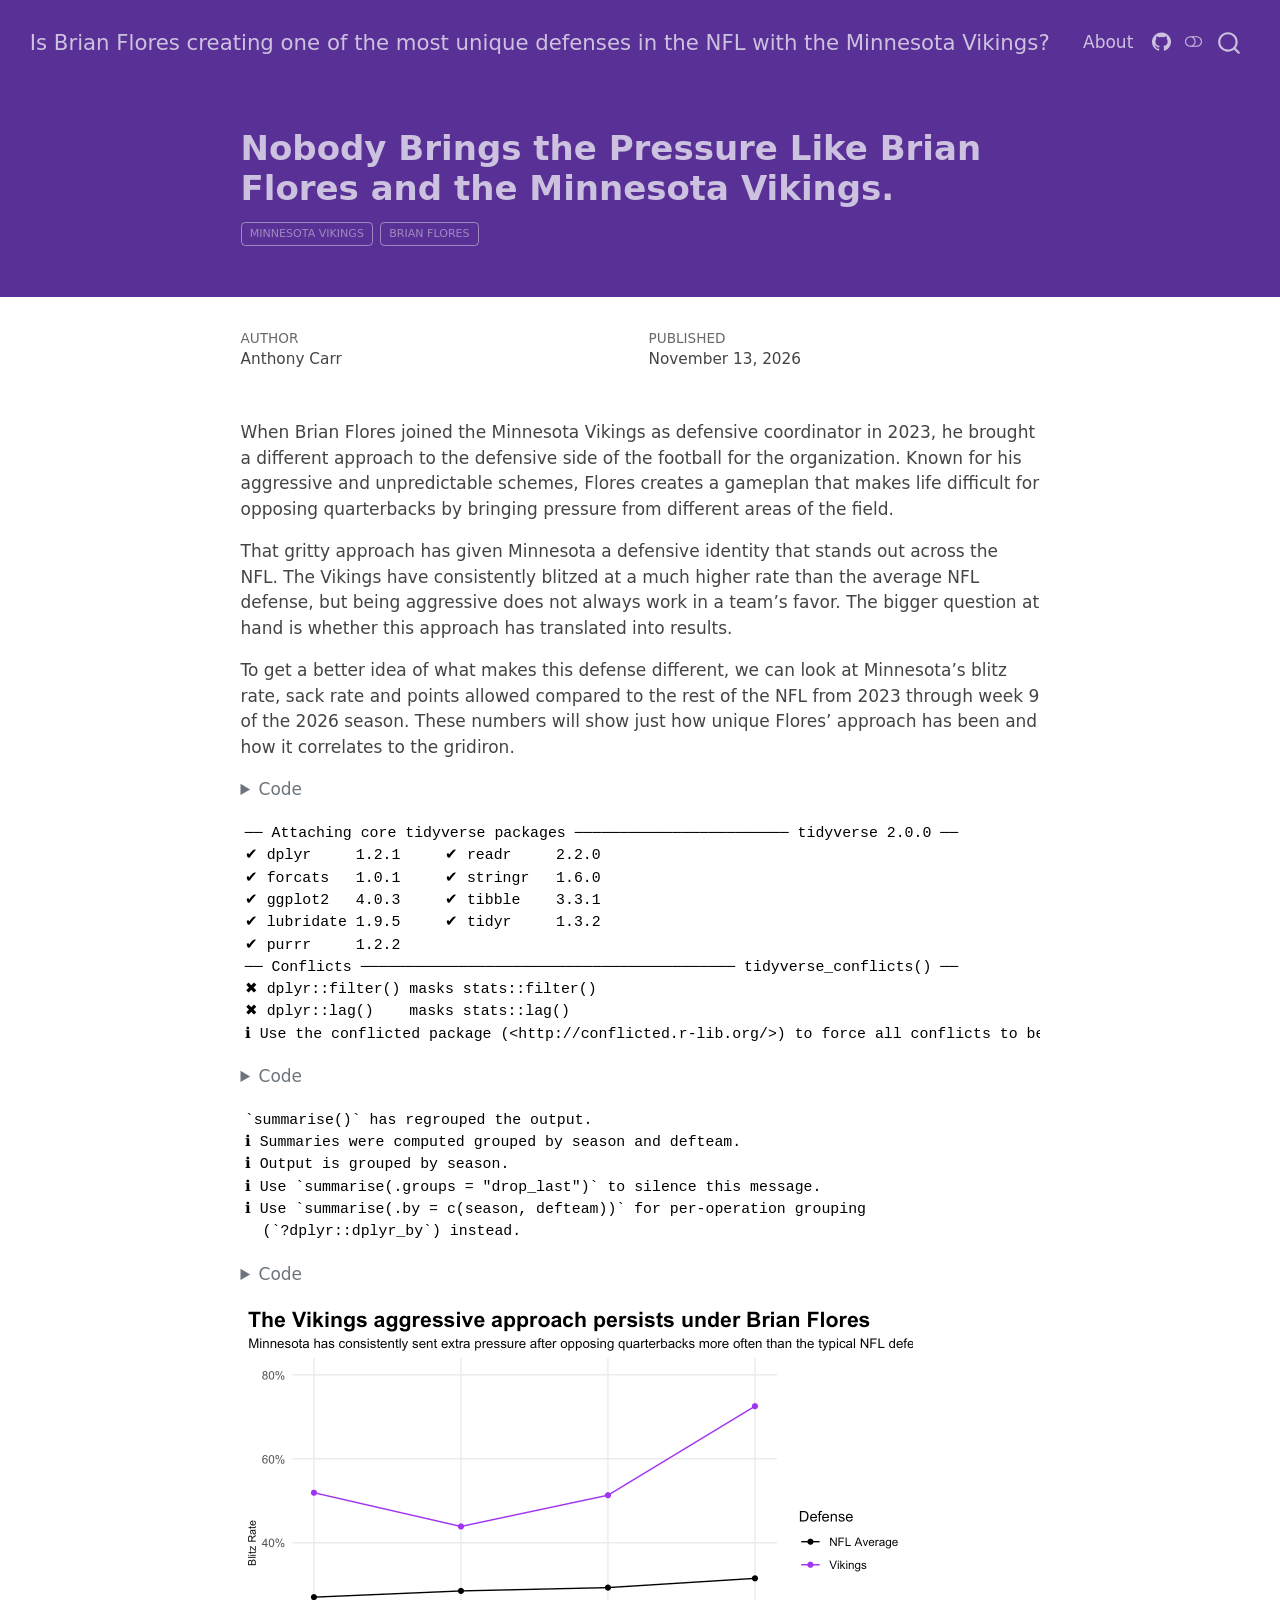
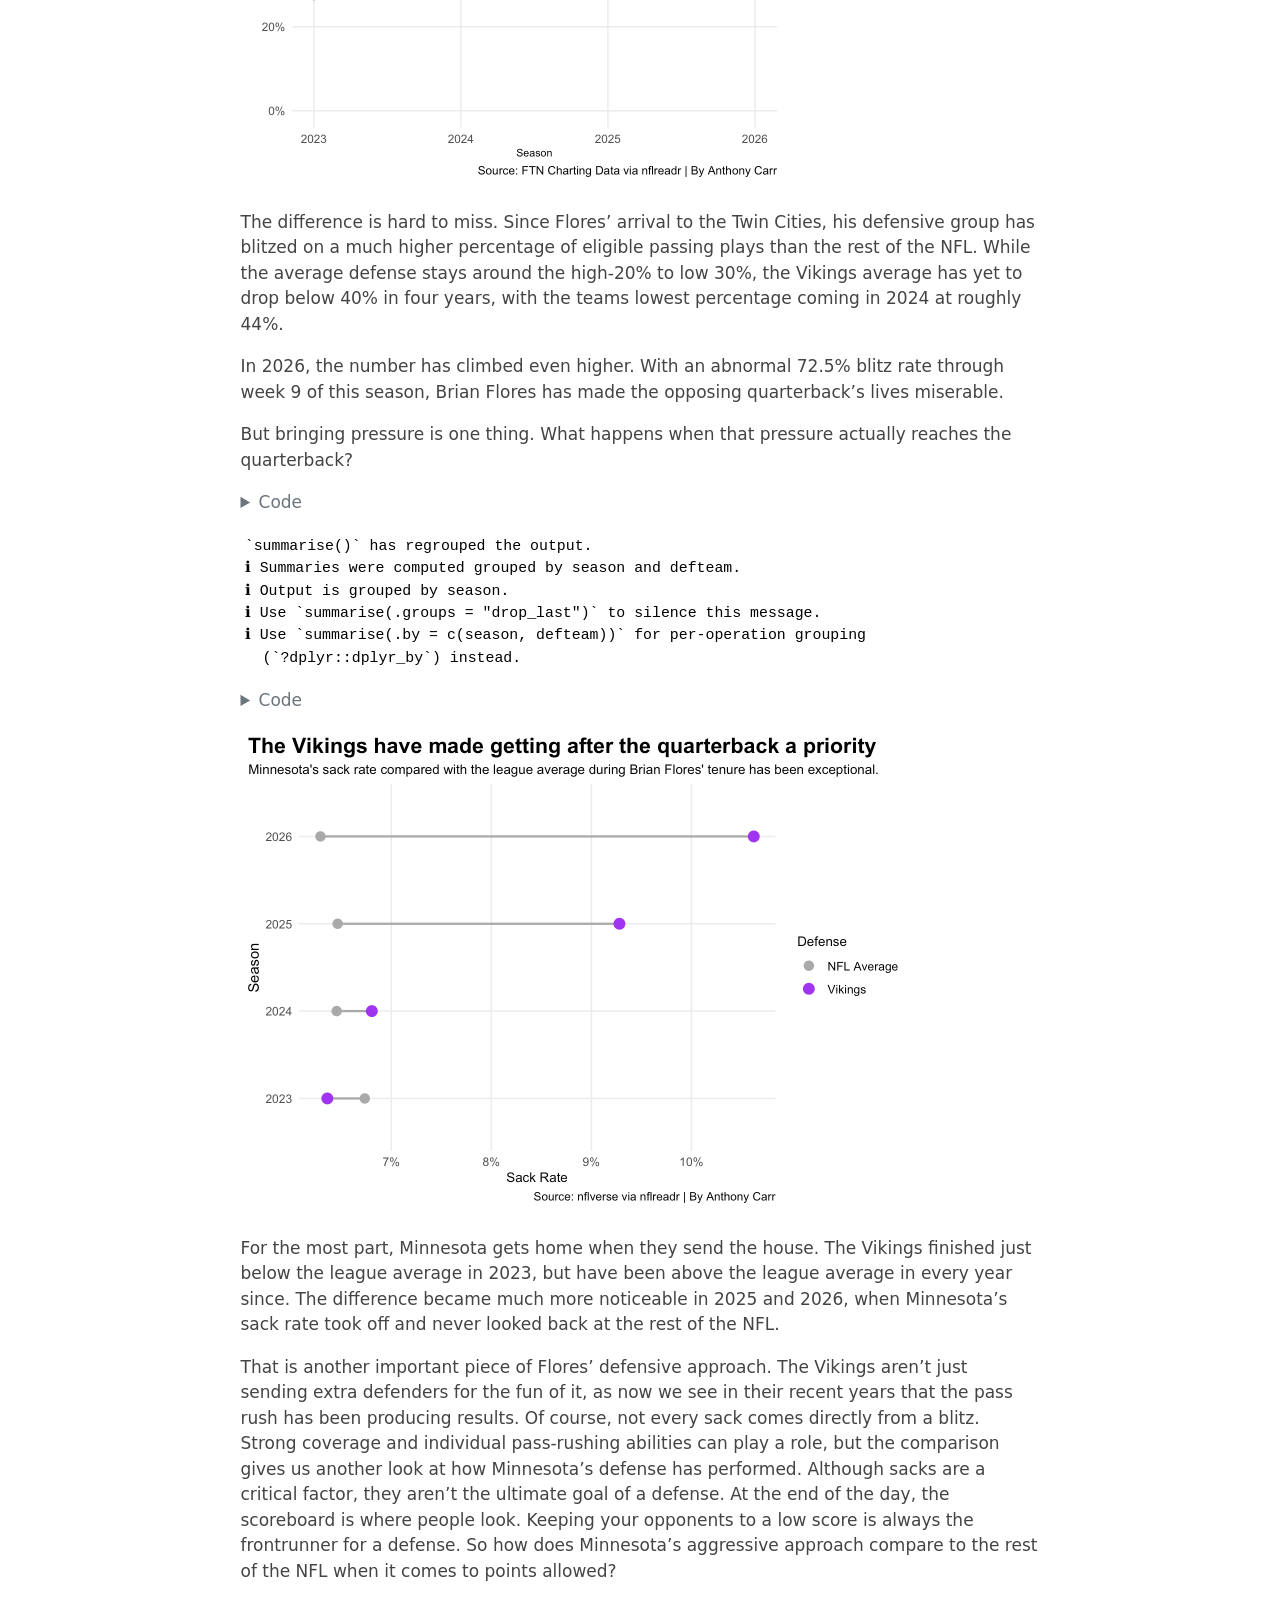
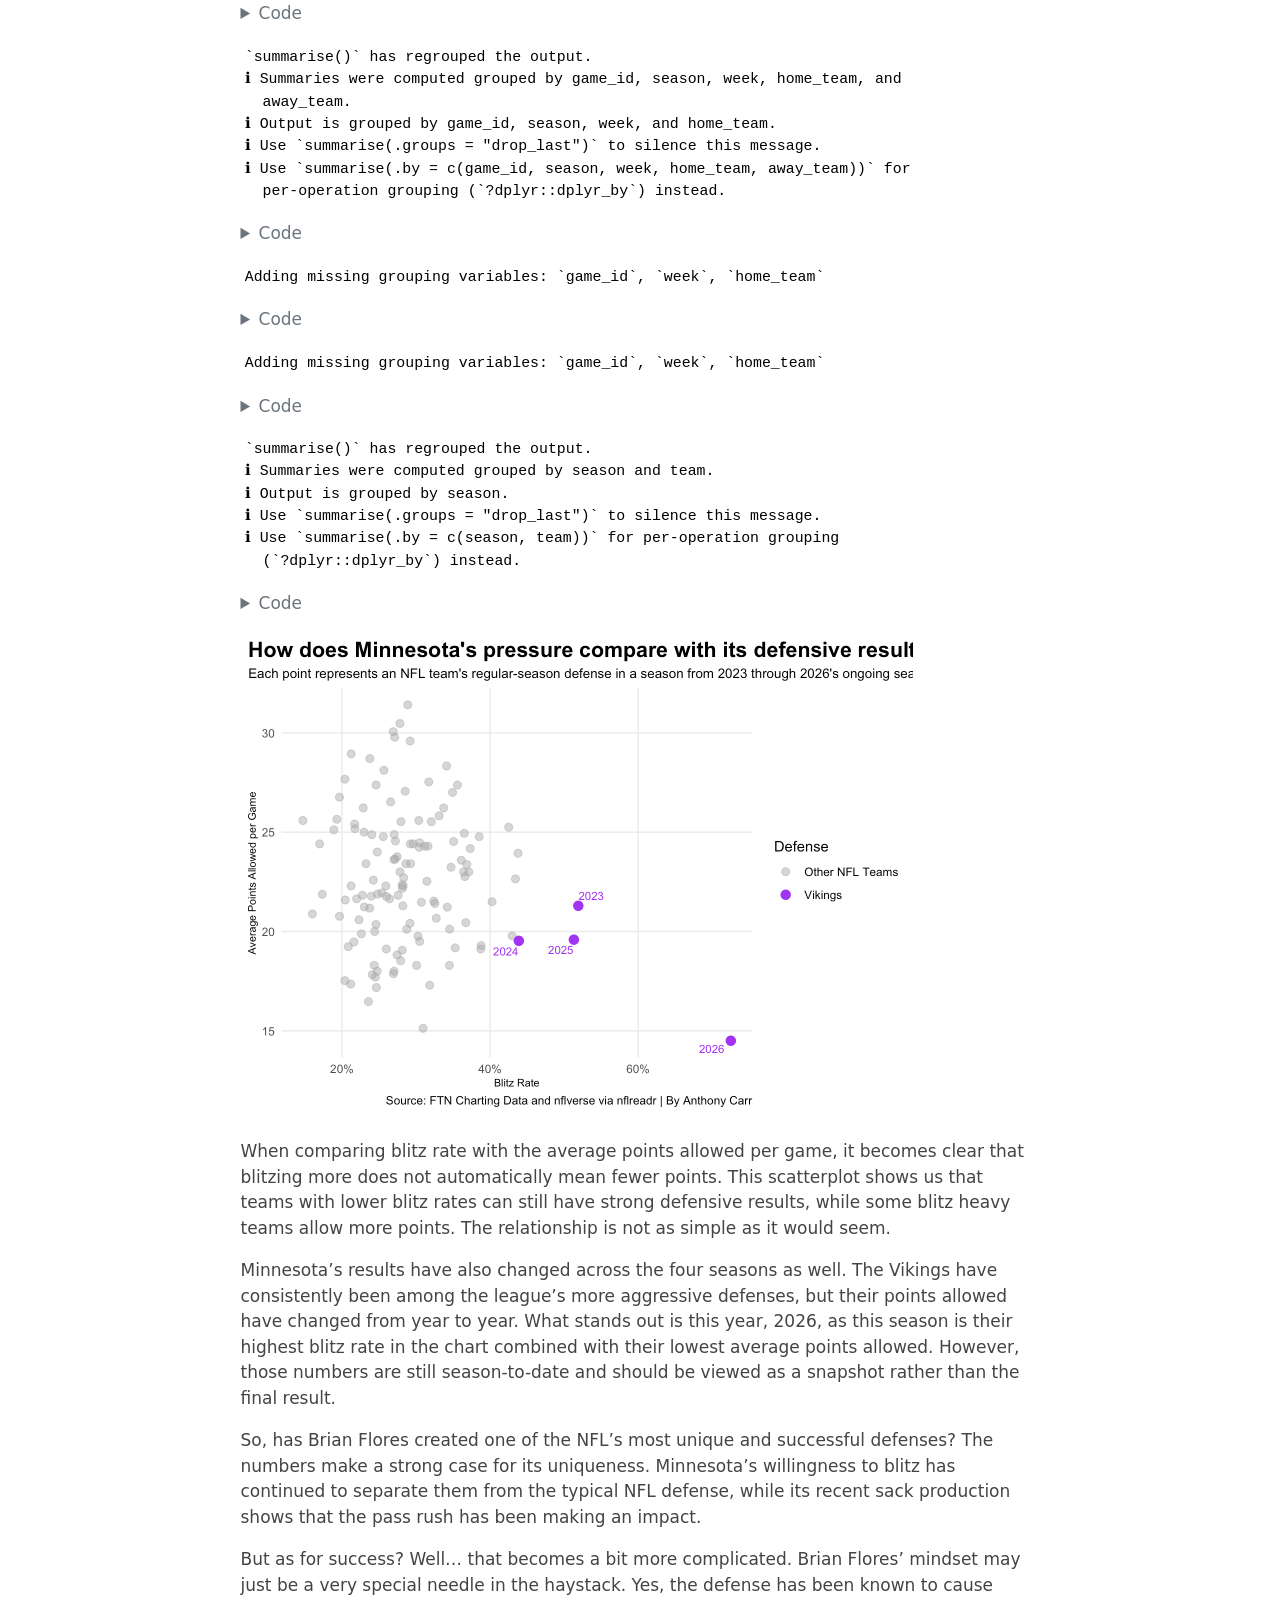
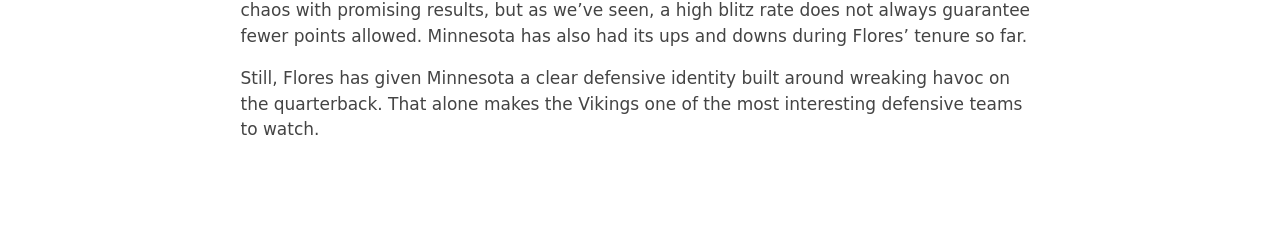
==== posts/minnesota-vikings-football-brianflores-defense-nfl/index.html @ 9becc153 "T" ====
<!DOCTYPE html>
<html xmlns="http://www.w3.org/1999/xhtml" lang="en" xml:lang="en"><head>

<meta charset="utf-8">
<meta name="generator" content="quarto-1.11.9">

<meta name="viewport" content="width=device-width, initial-scale=1.0, user-scalable=yes">

<meta name="author" content="Anthony Carr">
<meta name="dcterms.date" content="2026-11-13">

<title>Nobody Brings the Pressure Like Brian Flores and the Minnesota Vikings. – Is Brian Flores creating one of the most unique defenses in the NFL with the Minnesota Vikings?</title>
<style>
/* Default styles provided by pandoc.
** See https://pandoc.org/MANUAL.html#variables-for-html for config info.
*/
span.smallcaps{font-variant: small-caps;}
div.columns{display: flex; gap: 1.5em;}
div.column{flex: auto;}
@media screen {
div.columns{gap: min(4vw, 1.5em);}
div.column{overflow-x: auto;}
}
div.hanging-indent{margin-left: 1.5em; text-indent: -1.5em;}
ul.task-list{list-style: none;}
ul.task-list li input[type="checkbox"] {
  width: 0.8em;
  margin: 0 0.8em 0.2em -1em; /* quarto-specific, see https://github.com/quarto-dev/quarto-cli/issues/4556 */ 
  vertical-align: middle;
}
/* CSS for syntax highlighting */
html { -webkit-text-size-adjust: 100%; }
pre > code.sourceCode { white-space: pre; position: relative; }
pre > code.sourceCode > span { display: inline-block; line-height: 1.25; }
pre > code.sourceCode > span:empty { height: 1.2em; }
.sourceCode { overflow: visible; }
code.sourceCode > span { color: inherit; text-decoration: inherit; }
div.sourceCode { margin: 1em 0; }
pre.sourceCode { margin: 0; }
@media screen {
div.sourceCode { overflow: auto; }
}
@media print {
pre > code.sourceCode { white-space: pre-wrap; }
pre > code.sourceCode > span { text-indent: -5em; padding-left: 5em; }
}
pre.numberSource code
  { counter-reset: source-line 0; }
pre.numberSource code > span
  { position: relative; left: -4em; counter-increment: source-line; }
pre.numberSource code > span > a:first-child::before
  { content: counter(source-line);
    position: relative; left: -1em; text-align: right; vertical-align: baseline;
    border: none; display: inline-block;
    -webkit-touch-callout: none; -webkit-user-select: none;
    -khtml-user-select: none; -moz-user-select: none;
    -ms-user-select: none; user-select: none;
    padding: 0 4px; width: 4em;
  }
pre.numberSource { margin-left: 3em;  padding-left: 4px; }
div.sourceCode
  {   }
@media screen {
pre > code.sourceCode > span > a:first-child::before { text-decoration: underline; }
}
</style>


<script src="../../site_libs/quarto-nav/quarto-nav.js"></script>
<script src="../../site_libs/quarto-nav/headroom.min.js"></script>
<script src="../../site_libs/clipboard/clipboard.min.js"></script>
<script src="../../site_libs/quarto-search/autocomplete.umd.js"></script>
<script src="../../site_libs/quarto-search/fuse.min.js"></script>
<script src="../../site_libs/quarto-search/quarto-search.js"></script>
<meta name="quarto:offset" content="../../">
<link href="../../logo.png" rel="icon" type="image/png">
<script src="../../site_libs/quarto-html/quarto.js" type="module"></script>
<script src="../../site_libs/quarto-html/tabsets/tabsets.js" type="module"></script>
<script src="../../site_libs/quarto-html/scrollable-regions/scrollable-regions.js" type="module"></script>
<script src="../../site_libs/quarto-html/popper.min.js"></script>
<script src="../../site_libs/quarto-html/tippy.umd.min.js"></script>
<script src="../../site_libs/quarto-html/anchor.min.js"></script>
<link href="../../site_libs/quarto-html/tippy.css" rel="stylesheet">
<link href="../../site_libs/quarto-html/quarto-syntax-highlighting-63b5708e65d6cd79cd7618c58d0c21e7.css" rel="stylesheet" class="quarto-color-scheme" id="quarto-text-highlighting-styles">
<link href="../../site_libs/quarto-html/quarto-syntax-highlighting-dark-447e42e69aaa9833c0ba1b986f430b20.css" rel="stylesheet" class="quarto-color-scheme quarto-color-alternate" id="quarto-text-highlighting-styles">
<link href="../../site_libs/quarto-html/quarto-syntax-highlighting-63b5708e65d6cd79cd7618c58d0c21e7.css" rel="stylesheet" class="quarto-color-scheme-extra" id="quarto-text-highlighting-styles">
<script src="../../site_libs/bootstrap/bootstrap.min.js"></script>
<link href="../../site_libs/bootstrap/bootstrap-icons.css" rel="stylesheet">
<link href="../../site_libs/bootstrap/bootstrap-3b9237864e23fa8f787f930514107125.min.css" rel="stylesheet" append-hash="true" class="quarto-color-scheme" id="quarto-bootstrap" data-mode="light">
<link href="../../site_libs/bootstrap/bootstrap-dark-5ccaa7ef69c197bf3d6020b0048d2ced.min.css" rel="stylesheet" append-hash="true" class="quarto-color-scheme quarto-color-alternate" id="quarto-bootstrap" data-mode="light">
<link href="../../site_libs/bootstrap/bootstrap-3b9237864e23fa8f787f930514107125.min.css" rel="stylesheet" append-hash="true" class="quarto-color-scheme-extra" id="quarto-bootstrap" data-mode="light">
<script id="quarto-search-options" type="application/json">{
  "location": "navbar",
  "copy-button": false,
  "collapse-after": 3,
  "panel-placement": "end",
  "type": "overlay",
  "limit": 50,
  "keyboard-shortcut": [
    "f",
    "/",
    "s"
  ],
  "show-item-context": false,
  "language": {
    "search-no-results-text": "No results",
    "search-matching-documents-text": "matching documents",
    "search-copy-link-title": "Copy link to search",
    "search-hide-matches-text": "Hide additional matches",
    "search-more-match-text": "more match in this document",
    "search-more-matches-text": "more matches in this document",
    "search-clear-button-title": "Clear",
    "search-text-placeholder": "",
    "search-detached-cancel-button-title": "Cancel",
    "search-submit-button-title": "Submit",
    "search-label": "Search"
  }
}</script>


<link rel="stylesheet" href="../../styles.css">
</head>

<body class="nav-fixed fullcontent quarto-light"><a id="quarto-skip-link" class="visually-hidden-focusable" href="#quarto-document-content">Skip to main content</a><script id="quarto-html-before-body" type="application/javascript">
    const toggleBodyColorMode = (bsSheetEl) => {
      const mode = bsSheetEl.getAttribute("data-mode");
      const bodyEl = window.document.querySelector("body");
      if (mode === "dark") {
        bodyEl.classList.add("quarto-dark");
        bodyEl.classList.remove("quarto-light");
      } else {
        bodyEl.classList.add("quarto-light");
        bodyEl.classList.remove("quarto-dark");
      }
    }
    const toggleBodyColorPrimary = () => {
      const bsSheetEl = window.document.querySelector("link#quarto-bootstrap:not([rel=disabled-stylesheet])");
      if (bsSheetEl) {
        toggleBodyColorMode(bsSheetEl);
      }
    }
    const setColorSchemeToggle = (alternate) => {
      const toggles = window.document.querySelectorAll('.quarto-color-scheme-toggle');
      for (let i=0; i < toggles.length; i++) {
        const toggle = toggles[i];
        if (toggle) {
          toggle.setAttribute("aria-checked", alternate ? "true" : "false");
          if (alternate) {
            toggle.classList.add("alternate");
          } else {
            toggle.classList.remove("alternate");
          }
        }
      }
    };
    const toggleColorMode = (alternate) => {
      // Switch the stylesheets
      const primaryStylesheets = window.document.querySelectorAll('link.quarto-color-scheme:not(.quarto-color-alternate)');
      const alternateStylesheets = window.document.querySelectorAll('link.quarto-color-scheme.quarto-color-alternate');
      manageTransitions('#quarto-margin-sidebar .nav-link', false);
      if (alternate) {
        // note: dark is layered on light, we don't disable primary!
        enableStylesheet(alternateStylesheets);
        for (const sheetNode of alternateStylesheets) {
          if (sheetNode.id === "quarto-bootstrap") {
            toggleBodyColorMode(sheetNode);
          }
        }
      } else {
        disableStylesheet(alternateStylesheets);
        enableStylesheet(primaryStylesheets)
        toggleBodyColorPrimary();
      }
      manageTransitions('#quarto-margin-sidebar .nav-link', true);
      // Switch the toggles
      setColorSchemeToggle(alternate)
    }
    // Hack to workaround the fact that safari doesn't
    // properly recolor the scrollbar when toggling (#1455).
    // Not run on load: stylesheets are set before first paint there, and
    // scrolling would undo the scroll to a URL fragment (#14973).
    // The one pixel nudge keeps the reader where they were.
    const refreshSafariScrollbar = () => {
      if (navigator.userAgent.indexOf('Safari') > 0 && navigator.userAgent.indexOf('Chrome') == -1) {
        manageTransitions("body", false);
        const scrollY = window.scrollY;
        window.scrollTo(0, scrollY > 0 ? scrollY - 1 : 1);
        setTimeout(() => {
          window.scrollTo(0, scrollY);
          manageTransitions("body", true);
        }, 40);
      }
    }
    const disableStylesheet = (stylesheets) => {
      for (let i=0; i < stylesheets.length; i++) {
        const stylesheet = stylesheets[i];
        stylesheet.rel = 'disabled-stylesheet';
      }
    }
    const enableStylesheet = (stylesheets) => {
      for (let i=0; i < stylesheets.length; i++) {
        const stylesheet = stylesheets[i];
        if(stylesheet.rel !== 'stylesheet') { // for Chrome, which will still FOUC without this check
          stylesheet.rel = 'stylesheet';
        }
      }
    }
    const manageTransitions = (selector, allowTransitions) => {
      const els = window.document.querySelectorAll(selector);
      for (let i=0; i < els.length; i++) {
        const el = els[i];
        if (allowTransitions) {
          el.classList.remove('notransition');
        } else {
          el.classList.add('notransition');
        }
      }
    }
    const isFileUrl = () => {
      return window.location.protocol === 'file:';
    }
    const hasAlternateSentinel = () => {
      let styleSentinel = getColorSchemeSentinel();
      if (styleSentinel !== null) {
        return styleSentinel === "alternate";
      } else {
        return false;
      }
    }
    const setStyleSentinel = (alternate) => {
      const value = alternate ? "alternate" : "default";
      if (!isFileUrl()) {
        window.localStorage.setItem("quarto-color-scheme", value);
      } else {
        localAlternateSentinel = value;
      }
    }
    const getColorSchemeSentinel = () => {
      if (!isFileUrl()) {
        const storageValue = window.localStorage.getItem("quarto-color-scheme");
        return storageValue != null ? storageValue : localAlternateSentinel;
      } else {
        return localAlternateSentinel;
      }
    }
    const toggleGiscusIfUsed = (isAlternate, darkModeDefault) => {
      const baseTheme = document.querySelector('#giscus-base-theme')?.value ?? 'light';
      const alternateTheme = document.querySelector('#giscus-alt-theme')?.value ?? 'dark';
      let newTheme = '';
      if(authorPrefersDark) {
        newTheme = isAlternate ? baseTheme : alternateTheme;
      } else {
        newTheme = isAlternate ? alternateTheme : baseTheme;
      }
      const changeGiscusTheme = () => {
        // From: https://github.com/giscus/giscus/issues/336
        const sendMessage = (message) => {
          const iframe = document.querySelector('iframe.giscus-frame');
          if (!iframe) return;
          iframe.contentWindow.postMessage({ giscus: message }, 'https://giscus.app');
        }
        sendMessage({
          setConfig: {
            theme: newTheme
          }
        });
      }
      const isGiscussLoaded = window.document.querySelector('iframe.giscus-frame') !== null;
      if (isGiscussLoaded) {
        changeGiscusTheme();
      }
    };
    const authorPrefersDark = false;
    const darkModeDefault = authorPrefersDark;
      document.querySelector('link#quarto-text-highlighting-styles.quarto-color-scheme-extra').rel = 'disabled-stylesheet';
      document.querySelector('link#quarto-bootstrap.quarto-color-scheme-extra').rel = 'disabled-stylesheet';
    let localAlternateSentinel = darkModeDefault ? 'alternate' : 'default';
    // Dark / light mode switch
    window.quartoToggleColorScheme = () => {
      // Read the current dark / light value
      let toAlternate = !hasAlternateSentinel();
      toggleColorMode(toAlternate);
      refreshSafariScrollbar();
      setStyleSentinel(toAlternate);
      toggleGiscusIfUsed(toAlternate, darkModeDefault);
      window.dispatchEvent(new Event('resize'));
    };
    // Switch to dark mode if need be
    if (hasAlternateSentinel()) {
      toggleColorMode(true);
    } else {
      toggleColorMode(false);
    }
  </script>

<div id="quarto-search-results"></div>
  <header id="quarto-header" class="headroom fixed-top quarto-banner">
    <nav class="navbar navbar-expand-lg " data-bs-theme="dark" aria-label="Site">
      <div class="navbar-container container-fluid">
      <div class="navbar-brand-container mx-auto">
    <a class="navbar-brand" href="../../index.html">
    <span class="navbar-title">Is Brian Flores creating one of the most unique defenses in the NFL with the Minnesota Vikings?</span>
    </a>
  </div>
          <button class="navbar-toggler" type="button" data-bs-toggle="collapse" data-bs-target="#navbarCollapse" aria-controls="navbarCollapse" aria-expanded="false" aria-label="Toggle navigation" onclick="if (window.quartoToggleHeadroom) { window.quartoToggleHeadroom(); }">
  <span class="navbar-toggler-icon"></span>
</button>
          <div class="collapse navbar-collapse" id="navbarCollapse">
            <ul class="navbar-nav navbar-nav-scroll ms-auto">
  <li class="nav-item">
    <a class="nav-link" href="../../about.html"> 
<span class="menu-text">About</span></a>
  </li>  
  <li class="nav-item compact">
    <a class="nav-link" href="https://github.com/anthonycarr4"> <i class="bi bi-github" role="img">
</i> 
<span class="menu-text"></span></a>
  </li>  
</ul>
          </div> <!-- /navcollapse -->
            <div class="quarto-navbar-tools">
  <button type="button" role="switch" aria-checked="false" class="quarto-color-scheme-toggle quarto-navigation-tool  px-1" onclick="window.quartoToggleColorScheme(); return false;" title="Toggle dark mode" aria-label="Toggle dark mode"><i class="bi"></i></button>
</div>
            <div id="quarto-search" class="" title="Search"></div>
      </div> <!-- /container-fluid -->
    </nav>
</header>
<!-- content -->
<header id="title-block-header" class="quarto-title-block default page-columns page-full">
  <div class="quarto-title-banner page-columns page-full">
    <div class="quarto-title column-body">
      <h1 class="title">Nobody Brings the Pressure Like Brian Flores and the Minnesota Vikings.</h1>
                                <div class="quarto-categories">
                <div class="quarto-category">Minnesota Vikings</div>
                <div class="quarto-category">Brian Flores</div>
              </div>
                  </div>
  </div>
    
  
  <div class="quarto-title-meta">

      <div>
      <div class="quarto-title-meta-heading">Author</div>
      <div class="quarto-title-meta-contents">
               <p>Anthony Carr </p>
            </div>
    </div>
      
      <div>
      <div class="quarto-title-meta-heading">Published</div>
      <div class="quarto-title-meta-contents">
        <p class="date">November 13, 2026</p>
      </div>
    </div>
    
      
    </div>
    
  
  </header><div id="quarto-content" class="quarto-container page-columns page-rows-contents page-layout-article page-navbar">
<!-- sidebar -->
<!-- margin-sidebar -->
    
<!-- main -->
<main class="content quarto-banner-title-block" id="quarto-document-content" tabindex="-1">






<p>When Brian Flores joined the Minnesota Vikings as defensive coordinator in 2023, he brought a different approach to the defensive side of the football for the organization. Known for his aggressive and unpredictable schemes, Flores creates a gameplan that makes life difficult for opposing quarterbacks by bringing pressure from different areas of the field.</p>
<p>That gritty approach has given Minnesota a defensive identity that stands out across the NFL. The Vikings have consistently blitzed at a much higher rate than the average NFL defense, but being aggressive does not always work in a team’s favor. The bigger question at hand is whether this approach has translated into results.</p>
<p>To get a better idea of what makes this defense different, we can look at Minnesota’s blitz rate, sack rate and points allowed compared to the rest of the NFL from 2023 through week 9 of the 2026 season. These numbers will show just how unique Flores’ approach has been and how it correlates to the gridiron.</p>
<div class="cell">
<details class="code-fold">
<summary>Code</summary>
<div class="code-copy-outer-scaffold"><div class="sourceCode cell-code" id="cb1"><pre class="sourceCode r code-with-copy"><code class="sourceCode r"><span id="cb1-1"><a href="#cb1-1" aria-hidden="true" tabindex="-1"></a><span class="fu">library</span>(tidyverse)</span></code></pre></div><button title="Copy to Clipboard" class="code-copy-button"><i class="bi"></i></button></div>
</details>
<div class="cell-output cell-output-stderr">
<pre><code>── Attaching core tidyverse packages ──────────────────────── tidyverse 2.0.0 ──
✔ dplyr     1.2.1     ✔ readr     2.2.0
✔ forcats   1.0.1     ✔ stringr   1.6.0
✔ ggplot2   4.0.3     ✔ tibble    3.3.1
✔ lubridate 1.9.5     ✔ tidyr     1.3.2
✔ purrr     1.2.2     
── Conflicts ────────────────────────────────────────── tidyverse_conflicts() ──
✖ dplyr::filter() masks stats::filter()
✖ dplyr::lag()    masks stats::lag()
ℹ Use the conflicted package (&lt;http://conflicted.r-lib.org/&gt;) to force all conflicts to become errors</code></pre>
</div>
<details class="code-fold">
<summary>Code</summary>
<div class="code-copy-outer-scaffold"><div class="sourceCode cell-code" id="cb3"><pre class="sourceCode r code-with-copy"><code class="sourceCode r"><span id="cb3-1"><a href="#cb3-1" aria-hidden="true" tabindex="-1"></a><span class="fu">library</span>(nflreadr)</span>
<span id="cb3-2"><a href="#cb3-2" aria-hidden="true" tabindex="-1"></a><span class="fu">library</span>(ggrepel)</span>
<span id="cb3-3"><a href="#cb3-3" aria-hidden="true" tabindex="-1"></a></span>
<span id="cb3-4"><a href="#cb3-4" aria-hidden="true" tabindex="-1"></a>ftn <span class="ot">&lt;-</span> <span class="fu">load_ftn_charting</span>(<span class="at">seasons =</span> <span class="dv">2023</span><span class="sc">:</span><span class="dv">2026</span>)</span>
<span id="cb3-5"><a href="#cb3-5" aria-hidden="true" tabindex="-1"></a>pbp <span class="ot">&lt;-</span> <span class="fu">load_pbp</span>(<span class="dv">2023</span><span class="sc">:</span><span class="dv">2026</span>)</span>
<span id="cb3-6"><a href="#cb3-6" aria-hidden="true" tabindex="-1"></a></span>
<span id="cb3-7"><a href="#cb3-7" aria-hidden="true" tabindex="-1"></a>ftn_pbp <span class="ot">&lt;-</span> ftn <span class="sc">|&gt;</span></span>
<span id="cb3-8"><a href="#cb3-8" aria-hidden="true" tabindex="-1"></a>  <span class="fu">inner_join</span>(</span>
<span id="cb3-9"><a href="#cb3-9" aria-hidden="true" tabindex="-1"></a>    pbp <span class="sc">|&gt;</span></span>
<span id="cb3-10"><a href="#cb3-10" aria-hidden="true" tabindex="-1"></a>      <span class="fu">select</span>(</span>
<span id="cb3-11"><a href="#cb3-11" aria-hidden="true" tabindex="-1"></a>        game_id, play_id, season_type,</span>
<span id="cb3-12"><a href="#cb3-12" aria-hidden="true" tabindex="-1"></a>        posteam, defteam,</span>
<span id="cb3-13"><a href="#cb3-13" aria-hidden="true" tabindex="-1"></a>        pass_attempt, sack, qb_scramble</span>
<span id="cb3-14"><a href="#cb3-14" aria-hidden="true" tabindex="-1"></a>      ),</span>
<span id="cb3-15"><a href="#cb3-15" aria-hidden="true" tabindex="-1"></a>    <span class="at">by =</span> <span class="fu">c</span>(</span>
<span id="cb3-16"><a href="#cb3-16" aria-hidden="true" tabindex="-1"></a>      <span class="st">"nflverse_game_id"</span> <span class="ot">=</span> <span class="st">"game_id"</span>,</span>
<span id="cb3-17"><a href="#cb3-17" aria-hidden="true" tabindex="-1"></a>      <span class="st">"nflverse_play_id"</span> <span class="ot">=</span> <span class="st">"play_id"</span></span>
<span id="cb3-18"><a href="#cb3-18" aria-hidden="true" tabindex="-1"></a>    )</span>
<span id="cb3-19"><a href="#cb3-19" aria-hidden="true" tabindex="-1"></a>  )</span>
<span id="cb3-20"><a href="#cb3-20" aria-hidden="true" tabindex="-1"></a></span>
<span id="cb3-21"><a href="#cb3-21" aria-hidden="true" tabindex="-1"></a>eligible_plays <span class="ot">&lt;-</span> ftn_pbp <span class="sc">|&gt;</span></span>
<span id="cb3-22"><a href="#cb3-22" aria-hidden="true" tabindex="-1"></a>  <span class="fu">filter</span>(</span>
<span id="cb3-23"><a href="#cb3-23" aria-hidden="true" tabindex="-1"></a>    season_type <span class="sc">==</span> <span class="st">"REG"</span>,</span>
<span id="cb3-24"><a href="#cb3-24" aria-hidden="true" tabindex="-1"></a>    pass_attempt <span class="sc">==</span> <span class="dv">1</span> <span class="sc">|</span> sack <span class="sc">==</span> <span class="dv">1</span> <span class="sc">|</span> qb_scramble <span class="sc">==</span> <span class="dv">1</span>,</span>
<span id="cb3-25"><a href="#cb3-25" aria-hidden="true" tabindex="-1"></a>    <span class="fu">is.na</span>(n_blitzers) <span class="sc">|</span> n_blitzers <span class="sc">&lt;=</span> <span class="dv">11</span></span>
<span id="cb3-26"><a href="#cb3-26" aria-hidden="true" tabindex="-1"></a>  )</span>
<span id="cb3-27"><a href="#cb3-27" aria-hidden="true" tabindex="-1"></a></span>
<span id="cb3-28"><a href="#cb3-28" aria-hidden="true" tabindex="-1"></a>blitz_team_season <span class="ot">&lt;-</span> eligible_plays <span class="sc">|&gt;</span></span>
<span id="cb3-29"><a href="#cb3-29" aria-hidden="true" tabindex="-1"></a>  <span class="fu">group_by</span>(season, defteam) <span class="sc">|&gt;</span></span>
<span id="cb3-30"><a href="#cb3-30" aria-hidden="true" tabindex="-1"></a>  <span class="fu">summarise</span>(</span>
<span id="cb3-31"><a href="#cb3-31" aria-hidden="true" tabindex="-1"></a>    <span class="at">eligible_plays =</span> <span class="fu">n</span>(),</span>
<span id="cb3-32"><a href="#cb3-32" aria-hidden="true" tabindex="-1"></a>    <span class="at">known_blitz_plays =</span> <span class="fu">sum</span>(<span class="sc">!</span><span class="fu">is.na</span>(n_blitzers)),</span>
<span id="cb3-33"><a href="#cb3-33" aria-hidden="true" tabindex="-1"></a>    <span class="at">blitz_plays =</span> <span class="fu">sum</span>(n_blitzers <span class="sc">&gt;</span> <span class="dv">0</span>, <span class="at">na.rm =</span> <span class="cn">TRUE</span>),</span>
<span id="cb3-34"><a href="#cb3-34" aria-hidden="true" tabindex="-1"></a>    <span class="at">missing_blitz =</span> <span class="fu">sum</span>(<span class="fu">is.na</span>(n_blitzers)),</span>
<span id="cb3-35"><a href="#cb3-35" aria-hidden="true" tabindex="-1"></a>    <span class="at">blitz_rate =</span> blitz_plays <span class="sc">/</span> known_blitz_plays</span>
<span id="cb3-36"><a href="#cb3-36" aria-hidden="true" tabindex="-1"></a>  )</span></code></pre></div><button title="Copy to Clipboard" class="code-copy-button"><i class="bi"></i></button></div>
</details>
<div class="cell-output cell-output-stderr">
<pre><code>`summarise()` has regrouped the output.
ℹ Summaries were computed grouped by season and defteam.
ℹ Output is grouped by season.
ℹ Use `summarise(.groups = "drop_last")` to silence this message.
ℹ Use `summarise(.by = c(season, defteam))` for per-operation grouping
  (`?dplyr::dplyr_by`) instead.</code></pre>
</div>
<details class="code-fold">
<summary>Code</summary>
<div class="code-copy-outer-scaffold"><div class="sourceCode cell-code" id="cb5"><pre class="sourceCode r code-with-copy"><code class="sourceCode r"><span id="cb5-1"><a href="#cb5-1" aria-hidden="true" tabindex="-1"></a>blitz_comparison <span class="ot">&lt;-</span> blitz_team_season <span class="sc">|&gt;</span></span>
<span id="cb5-2"><a href="#cb5-2" aria-hidden="true" tabindex="-1"></a>  <span class="fu">group_by</span>(season) <span class="sc">|&gt;</span></span>
<span id="cb5-3"><a href="#cb5-3" aria-hidden="true" tabindex="-1"></a>  <span class="fu">summarise</span>(</span>
<span id="cb5-4"><a href="#cb5-4" aria-hidden="true" tabindex="-1"></a>    <span class="at">nfl_avg_blitz_rate =</span> <span class="fu">mean</span>(blitz_rate, <span class="at">na.rm =</span> <span class="cn">TRUE</span>),</span>
<span id="cb5-5"><a href="#cb5-5" aria-hidden="true" tabindex="-1"></a>    <span class="at">vikings_blitz_rate =</span> blitz_rate[defteam <span class="sc">==</span> <span class="st">"MIN"</span>]</span>
<span id="cb5-6"><a href="#cb5-6" aria-hidden="true" tabindex="-1"></a>  )</span>
<span id="cb5-7"><a href="#cb5-7" aria-hidden="true" tabindex="-1"></a></span>
<span id="cb5-8"><a href="#cb5-8" aria-hidden="true" tabindex="-1"></a><span class="fu">ggplot</span>() <span class="sc">+</span></span>
<span id="cb5-9"><a href="#cb5-9" aria-hidden="true" tabindex="-1"></a>  <span class="fu">geom_line</span>(</span>
<span id="cb5-10"><a href="#cb5-10" aria-hidden="true" tabindex="-1"></a>    <span class="at">data =</span> blitz_comparison,</span>
<span id="cb5-11"><a href="#cb5-11" aria-hidden="true" tabindex="-1"></a>    <span class="fu">aes</span>(</span>
<span id="cb5-12"><a href="#cb5-12" aria-hidden="true" tabindex="-1"></a>      <span class="at">x =</span> season,</span>
<span id="cb5-13"><a href="#cb5-13" aria-hidden="true" tabindex="-1"></a>      <span class="at">y =</span> nfl_avg_blitz_rate,</span>
<span id="cb5-14"><a href="#cb5-14" aria-hidden="true" tabindex="-1"></a>      <span class="at">color =</span> <span class="st">"NFL Average"</span></span>
<span id="cb5-15"><a href="#cb5-15" aria-hidden="true" tabindex="-1"></a>    )</span>
<span id="cb5-16"><a href="#cb5-16" aria-hidden="true" tabindex="-1"></a>  ) <span class="sc">+</span></span>
<span id="cb5-17"><a href="#cb5-17" aria-hidden="true" tabindex="-1"></a>  <span class="fu">geom_point</span>(</span>
<span id="cb5-18"><a href="#cb5-18" aria-hidden="true" tabindex="-1"></a>    <span class="at">data =</span> blitz_comparison,</span>
<span id="cb5-19"><a href="#cb5-19" aria-hidden="true" tabindex="-1"></a>    <span class="fu">aes</span>(</span>
<span id="cb5-20"><a href="#cb5-20" aria-hidden="true" tabindex="-1"></a>      <span class="at">x =</span> season,</span>
<span id="cb5-21"><a href="#cb5-21" aria-hidden="true" tabindex="-1"></a>      <span class="at">y =</span> nfl_avg_blitz_rate,</span>
<span id="cb5-22"><a href="#cb5-22" aria-hidden="true" tabindex="-1"></a>      <span class="at">color =</span> <span class="st">"NFL Average"</span></span>
<span id="cb5-23"><a href="#cb5-23" aria-hidden="true" tabindex="-1"></a>    )</span>
<span id="cb5-24"><a href="#cb5-24" aria-hidden="true" tabindex="-1"></a>  ) <span class="sc">+</span></span>
<span id="cb5-25"><a href="#cb5-25" aria-hidden="true" tabindex="-1"></a>  <span class="fu">geom_line</span>(</span>
<span id="cb5-26"><a href="#cb5-26" aria-hidden="true" tabindex="-1"></a>    <span class="at">data =</span> blitz_comparison,</span>
<span id="cb5-27"><a href="#cb5-27" aria-hidden="true" tabindex="-1"></a>    <span class="fu">aes</span>(</span>
<span id="cb5-28"><a href="#cb5-28" aria-hidden="true" tabindex="-1"></a>      <span class="at">x =</span> season,</span>
<span id="cb5-29"><a href="#cb5-29" aria-hidden="true" tabindex="-1"></a>      <span class="at">y =</span> vikings_blitz_rate,</span>
<span id="cb5-30"><a href="#cb5-30" aria-hidden="true" tabindex="-1"></a>      <span class="at">color =</span> <span class="st">"Vikings"</span></span>
<span id="cb5-31"><a href="#cb5-31" aria-hidden="true" tabindex="-1"></a>    )</span>
<span id="cb5-32"><a href="#cb5-32" aria-hidden="true" tabindex="-1"></a>  ) <span class="sc">+</span></span>
<span id="cb5-33"><a href="#cb5-33" aria-hidden="true" tabindex="-1"></a>  <span class="fu">geom_point</span>(</span>
<span id="cb5-34"><a href="#cb5-34" aria-hidden="true" tabindex="-1"></a>    <span class="at">data =</span> blitz_comparison,</span>
<span id="cb5-35"><a href="#cb5-35" aria-hidden="true" tabindex="-1"></a>    <span class="fu">aes</span>(</span>
<span id="cb5-36"><a href="#cb5-36" aria-hidden="true" tabindex="-1"></a>      <span class="at">x =</span> season,</span>
<span id="cb5-37"><a href="#cb5-37" aria-hidden="true" tabindex="-1"></a>      <span class="at">y =</span> vikings_blitz_rate,</span>
<span id="cb5-38"><a href="#cb5-38" aria-hidden="true" tabindex="-1"></a>      <span class="at">color =</span> <span class="st">"Vikings"</span></span>
<span id="cb5-39"><a href="#cb5-39" aria-hidden="true" tabindex="-1"></a>    )</span>
<span id="cb5-40"><a href="#cb5-40" aria-hidden="true" tabindex="-1"></a>  ) <span class="sc">+</span></span>
<span id="cb5-41"><a href="#cb5-41" aria-hidden="true" tabindex="-1"></a>  <span class="fu">scale_color_manual</span>(</span>
<span id="cb5-42"><a href="#cb5-42" aria-hidden="true" tabindex="-1"></a>    <span class="at">name =</span> <span class="st">"Defense"</span>,</span>
<span id="cb5-43"><a href="#cb5-43" aria-hidden="true" tabindex="-1"></a>    <span class="at">values =</span> <span class="fu">c</span>(</span>
<span id="cb5-44"><a href="#cb5-44" aria-hidden="true" tabindex="-1"></a>      <span class="st">"NFL Average"</span> <span class="ot">=</span> <span class="st">"black"</span>,</span>
<span id="cb5-45"><a href="#cb5-45" aria-hidden="true" tabindex="-1"></a>      <span class="st">"Vikings"</span> <span class="ot">=</span> <span class="st">"purple"</span></span>
<span id="cb5-46"><a href="#cb5-46" aria-hidden="true" tabindex="-1"></a>    )</span>
<span id="cb5-47"><a href="#cb5-47" aria-hidden="true" tabindex="-1"></a>  ) <span class="sc">+</span></span>
<span id="cb5-48"><a href="#cb5-48" aria-hidden="true" tabindex="-1"></a>  <span class="fu">scale_y_continuous</span>(</span>
<span id="cb5-49"><a href="#cb5-49" aria-hidden="true" tabindex="-1"></a>    <span class="at">limits =</span> <span class="fu">c</span>(<span class="dv">0</span>, .<span class="dv">8</span>),</span>
<span id="cb5-50"><a href="#cb5-50" aria-hidden="true" tabindex="-1"></a>    <span class="at">labels =</span> scales<span class="sc">::</span>percent</span>
<span id="cb5-51"><a href="#cb5-51" aria-hidden="true" tabindex="-1"></a>  ) <span class="sc">+</span></span>
<span id="cb5-52"><a href="#cb5-52" aria-hidden="true" tabindex="-1"></a>  <span class="fu">labs</span>(</span>
<span id="cb5-53"><a href="#cb5-53" aria-hidden="true" tabindex="-1"></a>    <span class="at">x =</span> <span class="st">"Season"</span>,</span>
<span id="cb5-54"><a href="#cb5-54" aria-hidden="true" tabindex="-1"></a>    <span class="at">y =</span> <span class="st">"Blitz Rate"</span>,</span>
<span id="cb5-55"><a href="#cb5-55" aria-hidden="true" tabindex="-1"></a>    <span class="at">title =</span> <span class="st">"The Vikings aggressive approach persists under Brian Flores"</span>,</span>
<span id="cb5-56"><a href="#cb5-56" aria-hidden="true" tabindex="-1"></a>    <span class="at">subtitle =</span> <span class="st">"Minnesota has consistently sent extra pressure after opposing quarterbacks more often than the typical NFL defense."</span>,</span>
<span id="cb5-57"><a href="#cb5-57" aria-hidden="true" tabindex="-1"></a>    <span class="at">caption =</span> <span class="st">"Source: FTN Charting Data via nflreadr | By Anthony Carr"</span></span>
<span id="cb5-58"><a href="#cb5-58" aria-hidden="true" tabindex="-1"></a>  ) <span class="sc">+</span></span>
<span id="cb5-59"><a href="#cb5-59" aria-hidden="true" tabindex="-1"></a>  <span class="fu">theme_minimal</span>() <span class="sc">+</span></span>
<span id="cb5-60"><a href="#cb5-60" aria-hidden="true" tabindex="-1"></a>  <span class="fu">theme</span>(</span>
<span id="cb5-61"><a href="#cb5-61" aria-hidden="true" tabindex="-1"></a>    <span class="at">plot.title =</span> <span class="fu">element_text</span>(<span class="at">size =</span> <span class="dv">16</span>, <span class="at">face =</span> <span class="st">"bold"</span>),</span>
<span id="cb5-62"><a href="#cb5-62" aria-hidden="true" tabindex="-1"></a>    <span class="at">axis.title =</span> <span class="fu">element_text</span>(<span class="at">size =</span> <span class="dv">8</span>),</span>
<span id="cb5-63"><a href="#cb5-63" aria-hidden="true" tabindex="-1"></a>    <span class="at">plot.subtitle =</span> <span class="fu">element_text</span>(<span class="at">size =</span> <span class="dv">10</span>),</span>
<span id="cb5-64"><a href="#cb5-64" aria-hidden="true" tabindex="-1"></a>    <span class="at">panel.grid.minor =</span> <span class="fu">element_blank</span>(),</span>
<span id="cb5-65"><a href="#cb5-65" aria-hidden="true" tabindex="-1"></a>    <span class="at">plot.title.position =</span> <span class="st">"plot"</span></span>
<span id="cb5-66"><a href="#cb5-66" aria-hidden="true" tabindex="-1"></a>  )</span></code></pre></div><button title="Copy to Clipboard" class="code-copy-button"><i class="bi"></i></button></div>
</details>
<div class="cell-output-display">
<div>
<figure class="figure">
<p><img src="index_files/figure-html/unnamed-chunk-1-1.png" class="img-fluid figure-img" width="672"></p>
</figure>
</div>
</div>
</div>
<p>The difference is hard to miss. Since Flores’ arrival to the Twin Cities, his defensive group has blitzed on a much higher percentage of eligible passing plays than the rest of the NFL. While the average defense stays around the high-20% to low 30%, the Vikings average has yet to drop below 40% in four years, with the teams lowest percentage coming in 2024 at roughly 44%.</p>
<p>In 2026, the number has climbed even higher. With an abnormal 72.5% blitz rate through week 9 of this season, Brian Flores has made the opposing quarterback’s lives miserable.</p>
<p>But bringing pressure is one thing. What happens when that pressure actually reaches the quarterback?</p>
<div class="cell">
<details class="code-fold">
<summary>Code</summary>
<div class="code-copy-outer-scaffold"><div class="sourceCode cell-code" id="cb6"><pre class="sourceCode r code-with-copy"><code class="sourceCode r"><span id="cb6-1"><a href="#cb6-1" aria-hidden="true" tabindex="-1"></a>blitz_sack_data <span class="ot">&lt;-</span> eligible_plays <span class="sc">|&gt;</span></span>
<span id="cb6-2"><a href="#cb6-2" aria-hidden="true" tabindex="-1"></a>  <span class="fu">group_by</span>(season, defteam) <span class="sc">|&gt;</span></span>
<span id="cb6-3"><a href="#cb6-3" aria-hidden="true" tabindex="-1"></a>  <span class="fu">summarise</span>(</span>
<span id="cb6-4"><a href="#cb6-4" aria-hidden="true" tabindex="-1"></a>    <span class="at">eligible_plays =</span> <span class="fu">n</span>(),</span>
<span id="cb6-5"><a href="#cb6-5" aria-hidden="true" tabindex="-1"></a>    <span class="at">dropbacks =</span> <span class="fu">n</span>(),</span>
<span id="cb6-6"><a href="#cb6-6" aria-hidden="true" tabindex="-1"></a>    <span class="at">sacks =</span> <span class="fu">sum</span>(sack <span class="sc">==</span> <span class="dv">1</span>, <span class="at">na.rm =</span> <span class="cn">TRUE</span>),</span>
<span id="cb6-7"><a href="#cb6-7" aria-hidden="true" tabindex="-1"></a>    <span class="at">sack_rate =</span> sacks <span class="sc">/</span> dropbacks</span>
<span id="cb6-8"><a href="#cb6-8" aria-hidden="true" tabindex="-1"></a>  )</span></code></pre></div><button title="Copy to Clipboard" class="code-copy-button"><i class="bi"></i></button></div>
</details>
<div class="cell-output cell-output-stderr">
<pre><code>`summarise()` has regrouped the output.
ℹ Summaries were computed grouped by season and defteam.
ℹ Output is grouped by season.
ℹ Use `summarise(.groups = "drop_last")` to silence this message.
ℹ Use `summarise(.by = c(season, defteam))` for per-operation grouping
  (`?dplyr::dplyr_by`) instead.</code></pre>
</div>
<details class="code-fold">
<summary>Code</summary>
<div class="code-copy-outer-scaffold"><div class="sourceCode cell-code" id="cb8"><pre class="sourceCode r code-with-copy"><code class="sourceCode r"><span id="cb8-1"><a href="#cb8-1" aria-hidden="true" tabindex="-1"></a>sack_comparison <span class="ot">&lt;-</span> blitz_sack_data <span class="sc">|&gt;</span></span>
<span id="cb8-2"><a href="#cb8-2" aria-hidden="true" tabindex="-1"></a>  <span class="fu">group_by</span>(season) <span class="sc">|&gt;</span></span>
<span id="cb8-3"><a href="#cb8-3" aria-hidden="true" tabindex="-1"></a>  <span class="fu">summarise</span>(</span>
<span id="cb8-4"><a href="#cb8-4" aria-hidden="true" tabindex="-1"></a>    <span class="at">nfl_avg_sack_rate =</span> <span class="fu">mean</span>(sack_rate, <span class="at">na.rm =</span> <span class="cn">TRUE</span>),</span>
<span id="cb8-5"><a href="#cb8-5" aria-hidden="true" tabindex="-1"></a>    <span class="at">vikings_sack_rate =</span> sack_rate[defteam <span class="sc">==</span> <span class="st">"MIN"</span>]</span>
<span id="cb8-6"><a href="#cb8-6" aria-hidden="true" tabindex="-1"></a>  )</span>
<span id="cb8-7"><a href="#cb8-7" aria-hidden="true" tabindex="-1"></a></span>
<span id="cb8-8"><a href="#cb8-8" aria-hidden="true" tabindex="-1"></a><span class="fu">ggplot</span>() <span class="sc">+</span></span>
<span id="cb8-9"><a href="#cb8-9" aria-hidden="true" tabindex="-1"></a>  <span class="fu">geom_segment</span>(</span>
<span id="cb8-10"><a href="#cb8-10" aria-hidden="true" tabindex="-1"></a>    <span class="at">data =</span> sack_comparison,</span>
<span id="cb8-11"><a href="#cb8-11" aria-hidden="true" tabindex="-1"></a>    <span class="fu">aes</span>(</span>
<span id="cb8-12"><a href="#cb8-12" aria-hidden="true" tabindex="-1"></a>      <span class="at">x =</span> nfl_avg_sack_rate,</span>
<span id="cb8-13"><a href="#cb8-13" aria-hidden="true" tabindex="-1"></a>      <span class="at">xend =</span> vikings_sack_rate,</span>
<span id="cb8-14"><a href="#cb8-14" aria-hidden="true" tabindex="-1"></a>      <span class="at">y =</span> <span class="fu">factor</span>(season),</span>
<span id="cb8-15"><a href="#cb8-15" aria-hidden="true" tabindex="-1"></a>      <span class="at">yend =</span> <span class="fu">factor</span>(season)</span>
<span id="cb8-16"><a href="#cb8-16" aria-hidden="true" tabindex="-1"></a>    ),</span>
<span id="cb8-17"><a href="#cb8-17" aria-hidden="true" tabindex="-1"></a>    <span class="at">color =</span> <span class="st">"darkgrey"</span>,</span>
<span id="cb8-18"><a href="#cb8-18" aria-hidden="true" tabindex="-1"></a>    <span class="at">linewidth =</span> .<span class="dv">8</span></span>
<span id="cb8-19"><a href="#cb8-19" aria-hidden="true" tabindex="-1"></a>  ) <span class="sc">+</span></span>
<span id="cb8-20"><a href="#cb8-20" aria-hidden="true" tabindex="-1"></a>  <span class="fu">geom_point</span>(</span>
<span id="cb8-21"><a href="#cb8-21" aria-hidden="true" tabindex="-1"></a>    <span class="at">data =</span> sack_comparison,</span>
<span id="cb8-22"><a href="#cb8-22" aria-hidden="true" tabindex="-1"></a>    <span class="fu">aes</span>(</span>
<span id="cb8-23"><a href="#cb8-23" aria-hidden="true" tabindex="-1"></a>      <span class="at">x =</span> nfl_avg_sack_rate,</span>
<span id="cb8-24"><a href="#cb8-24" aria-hidden="true" tabindex="-1"></a>      <span class="at">y =</span> <span class="fu">factor</span>(season),</span>
<span id="cb8-25"><a href="#cb8-25" aria-hidden="true" tabindex="-1"></a>      <span class="at">color =</span> <span class="st">"NFL Average"</span></span>
<span id="cb8-26"><a href="#cb8-26" aria-hidden="true" tabindex="-1"></a>    ),</span>
<span id="cb8-27"><a href="#cb8-27" aria-hidden="true" tabindex="-1"></a>    <span class="at">size =</span> <span class="dv">3</span></span>
<span id="cb8-28"><a href="#cb8-28" aria-hidden="true" tabindex="-1"></a>  ) <span class="sc">+</span></span>
<span id="cb8-29"><a href="#cb8-29" aria-hidden="true" tabindex="-1"></a>  <span class="fu">geom_point</span>(</span>
<span id="cb8-30"><a href="#cb8-30" aria-hidden="true" tabindex="-1"></a>    <span class="at">data =</span> sack_comparison,</span>
<span id="cb8-31"><a href="#cb8-31" aria-hidden="true" tabindex="-1"></a>    <span class="fu">aes</span>(</span>
<span id="cb8-32"><a href="#cb8-32" aria-hidden="true" tabindex="-1"></a>      <span class="at">x =</span> vikings_sack_rate,</span>
<span id="cb8-33"><a href="#cb8-33" aria-hidden="true" tabindex="-1"></a>      <span class="at">y =</span> <span class="fu">factor</span>(season),</span>
<span id="cb8-34"><a href="#cb8-34" aria-hidden="true" tabindex="-1"></a>      <span class="at">color =</span> <span class="st">"Vikings"</span></span>
<span id="cb8-35"><a href="#cb8-35" aria-hidden="true" tabindex="-1"></a>    ),</span>
<span id="cb8-36"><a href="#cb8-36" aria-hidden="true" tabindex="-1"></a>    <span class="at">size =</span> <span class="fl">3.5</span></span>
<span id="cb8-37"><a href="#cb8-37" aria-hidden="true" tabindex="-1"></a>  ) <span class="sc">+</span></span>
<span id="cb8-38"><a href="#cb8-38" aria-hidden="true" tabindex="-1"></a>  <span class="fu">scale_color_manual</span>(</span>
<span id="cb8-39"><a href="#cb8-39" aria-hidden="true" tabindex="-1"></a>    <span class="at">name =</span> <span class="st">"Defense"</span>,</span>
<span id="cb8-40"><a href="#cb8-40" aria-hidden="true" tabindex="-1"></a>    <span class="at">values =</span> <span class="fu">c</span>(</span>
<span id="cb8-41"><a href="#cb8-41" aria-hidden="true" tabindex="-1"></a>      <span class="st">"NFL Average"</span> <span class="ot">=</span> <span class="st">"darkgrey"</span>,</span>
<span id="cb8-42"><a href="#cb8-42" aria-hidden="true" tabindex="-1"></a>      <span class="st">"Vikings"</span> <span class="ot">=</span> <span class="st">"purple"</span></span>
<span id="cb8-43"><a href="#cb8-43" aria-hidden="true" tabindex="-1"></a>    )</span>
<span id="cb8-44"><a href="#cb8-44" aria-hidden="true" tabindex="-1"></a>  ) <span class="sc">+</span></span>
<span id="cb8-45"><a href="#cb8-45" aria-hidden="true" tabindex="-1"></a>  <span class="fu">scale_x_continuous</span>(</span>
<span id="cb8-46"><a href="#cb8-46" aria-hidden="true" tabindex="-1"></a>    <span class="at">labels =</span> scales<span class="sc">::</span>percent</span>
<span id="cb8-47"><a href="#cb8-47" aria-hidden="true" tabindex="-1"></a>  ) <span class="sc">+</span></span>
<span id="cb8-48"><a href="#cb8-48" aria-hidden="true" tabindex="-1"></a>  <span class="fu">labs</span>(</span>
<span id="cb8-49"><a href="#cb8-49" aria-hidden="true" tabindex="-1"></a>    <span class="at">x =</span> <span class="st">"Sack Rate"</span>,</span>
<span id="cb8-50"><a href="#cb8-50" aria-hidden="true" tabindex="-1"></a>    <span class="at">y =</span> <span class="st">"Season"</span>,</span>
<span id="cb8-51"><a href="#cb8-51" aria-hidden="true" tabindex="-1"></a>    <span class="at">title =</span> <span class="st">"The Vikings have made getting after the quarterback a priority"</span>,</span>
<span id="cb8-52"><a href="#cb8-52" aria-hidden="true" tabindex="-1"></a>    <span class="at">subtitle =</span> <span class="st">"Minnesota's sack rate compared with the league average during Brian Flores' tenure has been exceptional."</span>,</span>
<span id="cb8-53"><a href="#cb8-53" aria-hidden="true" tabindex="-1"></a>    <span class="at">caption =</span> <span class="st">"Source: nflverse via nflreadr | By Anthony Carr"</span></span>
<span id="cb8-54"><a href="#cb8-54" aria-hidden="true" tabindex="-1"></a>  ) <span class="sc">+</span></span>
<span id="cb8-55"><a href="#cb8-55" aria-hidden="true" tabindex="-1"></a>  <span class="fu">theme_minimal</span>() <span class="sc">+</span></span>
<span id="cb8-56"><a href="#cb8-56" aria-hidden="true" tabindex="-1"></a>  <span class="fu">theme</span>(</span>
<span id="cb8-57"><a href="#cb8-57" aria-hidden="true" tabindex="-1"></a>    <span class="at">plot.title =</span> <span class="fu">element_text</span>(<span class="at">size =</span> <span class="dv">16</span>, <span class="at">face =</span> <span class="st">"bold"</span>),</span>
<span id="cb8-58"><a href="#cb8-58" aria-hidden="true" tabindex="-1"></a>    <span class="at">axis.title.x =</span> <span class="fu">element_text</span>(<span class="at">size =</span> <span class="dv">10</span>),</span>
<span id="cb8-59"><a href="#cb8-59" aria-hidden="true" tabindex="-1"></a>    <span class="at">axis.text =</span> <span class="fu">element_text</span>(<span class="at">size =</span> <span class="dv">9</span>),</span>
<span id="cb8-60"><a href="#cb8-60" aria-hidden="true" tabindex="-1"></a>    <span class="at">plot.subtitle =</span> <span class="fu">element_text</span>(<span class="at">size =</span> <span class="dv">10</span>),</span>
<span id="cb8-61"><a href="#cb8-61" aria-hidden="true" tabindex="-1"></a>    <span class="at">legend.title =</span> <span class="fu">element_text</span>(<span class="at">size =</span> <span class="dv">10</span>),</span>
<span id="cb8-62"><a href="#cb8-62" aria-hidden="true" tabindex="-1"></a>    <span class="at">legend.text =</span> <span class="fu">element_text</span>(<span class="at">size =</span> <span class="dv">9</span>),</span>
<span id="cb8-63"><a href="#cb8-63" aria-hidden="true" tabindex="-1"></a>    <span class="at">panel.grid.minor =</span> <span class="fu">element_blank</span>(),</span>
<span id="cb8-64"><a href="#cb8-64" aria-hidden="true" tabindex="-1"></a>    <span class="at">plot.title.position =</span> <span class="st">"plot"</span></span>
<span id="cb8-65"><a href="#cb8-65" aria-hidden="true" tabindex="-1"></a>  )</span></code></pre></div><button title="Copy to Clipboard" class="code-copy-button"><i class="bi"></i></button></div>
</details>
<div class="cell-output-display">
<div>
<figure class="figure">
<p><img src="index_files/figure-html/unnamed-chunk-2-1.png" class="img-fluid figure-img" width="672"></p>
</figure>
</div>
</div>
</div>
<p>For the most part, Minnesota gets home when they send the house. The Vikings finished just below the league average in 2023, but have been above the league average in every year since. The difference became much more noticeable in 2025 and 2026, when Minnesota’s sack rate took off and never looked back at the rest of the NFL.</p>
<p>That is another important piece of Flores’ defensive approach. The Vikings aren’t just sending extra defenders for the fun of it, as now we see in their recent years that the pass rush has been producing results. Of course, not every sack comes directly from a blitz. Strong coverage and individual pass-rushing abilities can play a role, but the comparison gives us another look at how Minnesota’s defense has performed. Although sacks are a critical factor, they aren’t the ultimate goal of a defense. At the end of the day, the scoreboard is where people look. Keeping your opponents to a low score is always the frontrunner for a defense. So how does Minnesota’s aggressive approach compare to the rest of the NFL when it comes to points allowed?</p>
<div class="cell">
<details class="code-fold">
<summary>Code</summary>
<div class="code-copy-outer-scaffold"><div class="sourceCode cell-code" id="cb9"><pre class="sourceCode r code-with-copy"><code class="sourceCode r"><span id="cb9-1"><a href="#cb9-1" aria-hidden="true" tabindex="-1"></a>game_scores <span class="ot">&lt;-</span> pbp <span class="sc">|&gt;</span></span>
<span id="cb9-2"><a href="#cb9-2" aria-hidden="true" tabindex="-1"></a>  <span class="fu">filter</span>(season_type <span class="sc">==</span> <span class="st">"REG"</span>) <span class="sc">|&gt;</span></span>
<span id="cb9-3"><a href="#cb9-3" aria-hidden="true" tabindex="-1"></a>  <span class="fu">group_by</span>(game_id, season, week, home_team, away_team) <span class="sc">|&gt;</span></span>
<span id="cb9-4"><a href="#cb9-4" aria-hidden="true" tabindex="-1"></a>  <span class="fu">summarise</span>(</span>
<span id="cb9-5"><a href="#cb9-5" aria-hidden="true" tabindex="-1"></a>    <span class="at">total_home_score =</span> <span class="fu">max</span>(total_home_score, <span class="at">na.rm =</span> <span class="cn">TRUE</span>),</span>
<span id="cb9-6"><a href="#cb9-6" aria-hidden="true" tabindex="-1"></a>    <span class="at">total_away_score =</span> <span class="fu">max</span>(total_away_score, <span class="at">na.rm =</span> <span class="cn">TRUE</span>)</span>
<span id="cb9-7"><a href="#cb9-7" aria-hidden="true" tabindex="-1"></a>  )</span></code></pre></div><button title="Copy to Clipboard" class="code-copy-button"><i class="bi"></i></button></div>
</details>
<div class="cell-output cell-output-stderr">
<pre><code>`summarise()` has regrouped the output.
ℹ Summaries were computed grouped by game_id, season, week, home_team, and
  away_team.
ℹ Output is grouped by game_id, season, week, and home_team.
ℹ Use `summarise(.groups = "drop_last")` to silence this message.
ℹ Use `summarise(.by = c(game_id, season, week, home_team, away_team))` for
  per-operation grouping (`?dplyr::dplyr_by`) instead.</code></pre>
</div>
<details class="code-fold">
<summary>Code</summary>
<div class="code-copy-outer-scaffold"><div class="sourceCode cell-code" id="cb11"><pre class="sourceCode r code-with-copy"><code class="sourceCode r"><span id="cb11-1"><a href="#cb11-1" aria-hidden="true" tabindex="-1"></a>home_points <span class="ot">&lt;-</span> game_scores <span class="sc">|&gt;</span></span>
<span id="cb11-2"><a href="#cb11-2" aria-hidden="true" tabindex="-1"></a>  <span class="fu">mutate</span>(</span>
<span id="cb11-3"><a href="#cb11-3" aria-hidden="true" tabindex="-1"></a>    <span class="at">team =</span> home_team,</span>
<span id="cb11-4"><a href="#cb11-4" aria-hidden="true" tabindex="-1"></a>    <span class="at">points_allowed =</span> total_away_score</span>
<span id="cb11-5"><a href="#cb11-5" aria-hidden="true" tabindex="-1"></a>  ) <span class="sc">|&gt;</span></span>
<span id="cb11-6"><a href="#cb11-6" aria-hidden="true" tabindex="-1"></a>  <span class="fu">select</span>(season, team, points_allowed)</span></code></pre></div><button title="Copy to Clipboard" class="code-copy-button"><i class="bi"></i></button></div>
</details>
<div class="cell-output cell-output-stderr">
<pre><code>Adding missing grouping variables: `game_id`, `week`, `home_team`</code></pre>
</div>
<details class="code-fold">
<summary>Code</summary>
<div class="code-copy-outer-scaffold"><div class="sourceCode cell-code" id="cb13"><pre class="sourceCode r code-with-copy"><code class="sourceCode r"><span id="cb13-1"><a href="#cb13-1" aria-hidden="true" tabindex="-1"></a>away_points <span class="ot">&lt;-</span> game_scores <span class="sc">|&gt;</span></span>
<span id="cb13-2"><a href="#cb13-2" aria-hidden="true" tabindex="-1"></a>  <span class="fu">mutate</span>(</span>
<span id="cb13-3"><a href="#cb13-3" aria-hidden="true" tabindex="-1"></a>    <span class="at">team =</span> away_team,</span>
<span id="cb13-4"><a href="#cb13-4" aria-hidden="true" tabindex="-1"></a>    <span class="at">points_allowed =</span> total_home_score</span>
<span id="cb13-5"><a href="#cb13-5" aria-hidden="true" tabindex="-1"></a>  ) <span class="sc">|&gt;</span></span>
<span id="cb13-6"><a href="#cb13-6" aria-hidden="true" tabindex="-1"></a>  <span class="fu">select</span>(season, team, points_allowed)</span></code></pre></div><button title="Copy to Clipboard" class="code-copy-button"><i class="bi"></i></button></div>
</details>
<div class="cell-output cell-output-stderr">
<pre><code>Adding missing grouping variables: `game_id`, `week`, `home_team`</code></pre>
</div>
<details class="code-fold">
<summary>Code</summary>
<div class="code-copy-outer-scaffold"><div class="sourceCode cell-code" id="cb15"><pre class="sourceCode r code-with-copy"><code class="sourceCode r"><span id="cb15-1"><a href="#cb15-1" aria-hidden="true" tabindex="-1"></a>game_scores_long <span class="ot">&lt;-</span> <span class="fu">bind_rows</span>(home_points, away_points)</span>
<span id="cb15-2"><a href="#cb15-2" aria-hidden="true" tabindex="-1"></a></span>
<span id="cb15-3"><a href="#cb15-3" aria-hidden="true" tabindex="-1"></a>points_allowed <span class="ot">&lt;-</span> game_scores_long <span class="sc">|&gt;</span></span>
<span id="cb15-4"><a href="#cb15-4" aria-hidden="true" tabindex="-1"></a>  <span class="fu">group_by</span>(season, team) <span class="sc">|&gt;</span></span>
<span id="cb15-5"><a href="#cb15-5" aria-hidden="true" tabindex="-1"></a>  <span class="fu">summarise</span>(</span>
<span id="cb15-6"><a href="#cb15-6" aria-hidden="true" tabindex="-1"></a>    <span class="at">games =</span> <span class="fu">n</span>(),</span>
<span id="cb15-7"><a href="#cb15-7" aria-hidden="true" tabindex="-1"></a>    <span class="at">avg_points_allowed =</span> <span class="fu">mean</span>(points_allowed, <span class="at">na.rm =</span> <span class="cn">TRUE</span>)</span>
<span id="cb15-8"><a href="#cb15-8" aria-hidden="true" tabindex="-1"></a>  )</span></code></pre></div><button title="Copy to Clipboard" class="code-copy-button"><i class="bi"></i></button></div>
</details>
<div class="cell-output cell-output-stderr">
<pre><code>`summarise()` has regrouped the output.
ℹ Summaries were computed grouped by season and team.
ℹ Output is grouped by season.
ℹ Use `summarise(.groups = "drop_last")` to silence this message.
ℹ Use `summarise(.by = c(season, team))` for per-operation grouping
  (`?dplyr::dplyr_by`) instead.</code></pre>
</div>
<details class="code-fold">
<summary>Code</summary>
<div class="code-copy-outer-scaffold"><div class="sourceCode cell-code" id="cb17"><pre class="sourceCode r code-with-copy"><code class="sourceCode r"><span id="cb17-1"><a href="#cb17-1" aria-hidden="true" tabindex="-1"></a>vikings_defense_data <span class="ot">&lt;-</span> blitz_team_season <span class="sc">|&gt;</span></span>
<span id="cb17-2"><a href="#cb17-2" aria-hidden="true" tabindex="-1"></a>  <span class="fu">left_join</span>(</span>
<span id="cb17-3"><a href="#cb17-3" aria-hidden="true" tabindex="-1"></a>    points_allowed,</span>
<span id="cb17-4"><a href="#cb17-4" aria-hidden="true" tabindex="-1"></a>    <span class="at">by =</span> <span class="fu">c</span>(<span class="st">"season"</span>, <span class="st">"defteam"</span> <span class="ot">=</span> <span class="st">"team"</span>)</span>
<span id="cb17-5"><a href="#cb17-5" aria-hidden="true" tabindex="-1"></a>  )</span>
<span id="cb17-6"><a href="#cb17-6" aria-hidden="true" tabindex="-1"></a></span>
<span id="cb17-7"><a href="#cb17-7" aria-hidden="true" tabindex="-1"></a><span class="fu">ggplot</span>() <span class="sc">+</span></span>
<span id="cb17-8"><a href="#cb17-8" aria-hidden="true" tabindex="-1"></a>  <span class="fu">geom_point</span>(</span>
<span id="cb17-9"><a href="#cb17-9" aria-hidden="true" tabindex="-1"></a>    <span class="at">data =</span> vikings_defense_data <span class="sc">|&gt;</span> <span class="fu">filter</span>(defteam <span class="sc">!=</span> <span class="st">"MIN"</span>),</span>
<span id="cb17-10"><a href="#cb17-10" aria-hidden="true" tabindex="-1"></a>    <span class="fu">aes</span>(</span>
<span id="cb17-11"><a href="#cb17-11" aria-hidden="true" tabindex="-1"></a>      <span class="at">x =</span> blitz_rate,</span>
<span id="cb17-12"><a href="#cb17-12" aria-hidden="true" tabindex="-1"></a>      <span class="at">y =</span> avg_points_allowed,</span>
<span id="cb17-13"><a href="#cb17-13" aria-hidden="true" tabindex="-1"></a>      <span class="at">color =</span> <span class="st">"Other NFL Teams"</span></span>
<span id="cb17-14"><a href="#cb17-14" aria-hidden="true" tabindex="-1"></a>    ),</span>
<span id="cb17-15"><a href="#cb17-15" aria-hidden="true" tabindex="-1"></a>    <span class="at">size =</span> <span class="fl">2.5</span>,</span>
<span id="cb17-16"><a href="#cb17-16" aria-hidden="true" tabindex="-1"></a>    <span class="at">alpha =</span> .<span class="dv">5</span></span>
<span id="cb17-17"><a href="#cb17-17" aria-hidden="true" tabindex="-1"></a>  ) <span class="sc">+</span></span>
<span id="cb17-18"><a href="#cb17-18" aria-hidden="true" tabindex="-1"></a>  <span class="fu">geom_point</span>(</span>
<span id="cb17-19"><a href="#cb17-19" aria-hidden="true" tabindex="-1"></a>    <span class="at">data =</span> vikings_defense_data <span class="sc">|&gt;</span> <span class="fu">filter</span>(defteam <span class="sc">==</span> <span class="st">"MIN"</span>),</span>
<span id="cb17-20"><a href="#cb17-20" aria-hidden="true" tabindex="-1"></a>    <span class="fu">aes</span>(</span>
<span id="cb17-21"><a href="#cb17-21" aria-hidden="true" tabindex="-1"></a>      <span class="at">x =</span> blitz_rate,</span>
<span id="cb17-22"><a href="#cb17-22" aria-hidden="true" tabindex="-1"></a>      <span class="at">y =</span> avg_points_allowed,</span>
<span id="cb17-23"><a href="#cb17-23" aria-hidden="true" tabindex="-1"></a>      <span class="at">color =</span> <span class="st">"Vikings"</span></span>
<span id="cb17-24"><a href="#cb17-24" aria-hidden="true" tabindex="-1"></a>    ),</span>
<span id="cb17-25"><a href="#cb17-25" aria-hidden="true" tabindex="-1"></a>    <span class="at">size =</span> <span class="dv">3</span>,</span>
<span id="cb17-26"><a href="#cb17-26" aria-hidden="true" tabindex="-1"></a>    <span class="at">alpha =</span> <span class="dv">1</span></span>
<span id="cb17-27"><a href="#cb17-27" aria-hidden="true" tabindex="-1"></a>  ) <span class="sc">+</span></span>
<span id="cb17-28"><a href="#cb17-28" aria-hidden="true" tabindex="-1"></a>  <span class="fu">geom_text_repel</span>(</span>
<span id="cb17-29"><a href="#cb17-29" aria-hidden="true" tabindex="-1"></a>    <span class="at">data =</span> vikings_defense_data <span class="sc">|&gt;</span> <span class="fu">filter</span>(defteam <span class="sc">==</span> <span class="st">"MIN"</span>),</span>
<span id="cb17-30"><a href="#cb17-30" aria-hidden="true" tabindex="-1"></a>    <span class="fu">aes</span>(</span>
<span id="cb17-31"><a href="#cb17-31" aria-hidden="true" tabindex="-1"></a>      <span class="at">x =</span> blitz_rate,</span>
<span id="cb17-32"><a href="#cb17-32" aria-hidden="true" tabindex="-1"></a>      <span class="at">y =</span> avg_points_allowed,</span>
<span id="cb17-33"><a href="#cb17-33" aria-hidden="true" tabindex="-1"></a>      <span class="at">label =</span> season</span>
<span id="cb17-34"><a href="#cb17-34" aria-hidden="true" tabindex="-1"></a>    ),</span>
<span id="cb17-35"><a href="#cb17-35" aria-hidden="true" tabindex="-1"></a>    <span class="at">color =</span> <span class="st">"purple"</span>,</span>
<span id="cb17-36"><a href="#cb17-36" aria-hidden="true" tabindex="-1"></a>    <span class="at">size =</span> <span class="dv">3</span></span>
<span id="cb17-37"><a href="#cb17-37" aria-hidden="true" tabindex="-1"></a>  ) <span class="sc">+</span></span>
<span id="cb17-38"><a href="#cb17-38" aria-hidden="true" tabindex="-1"></a>  <span class="fu">scale_color_manual</span>(</span>
<span id="cb17-39"><a href="#cb17-39" aria-hidden="true" tabindex="-1"></a>    <span class="at">name =</span> <span class="st">"Defense"</span>,</span>
<span id="cb17-40"><a href="#cb17-40" aria-hidden="true" tabindex="-1"></a>    <span class="at">values =</span> <span class="fu">c</span>(</span>
<span id="cb17-41"><a href="#cb17-41" aria-hidden="true" tabindex="-1"></a>      <span class="st">"Other NFL Teams"</span> <span class="ot">=</span> <span class="st">"darkgrey"</span>,</span>
<span id="cb17-42"><a href="#cb17-42" aria-hidden="true" tabindex="-1"></a>      <span class="st">"Vikings"</span> <span class="ot">=</span> <span class="st">"purple"</span></span>
<span id="cb17-43"><a href="#cb17-43" aria-hidden="true" tabindex="-1"></a>    )</span>
<span id="cb17-44"><a href="#cb17-44" aria-hidden="true" tabindex="-1"></a>  ) <span class="sc">+</span></span>
<span id="cb17-45"><a href="#cb17-45" aria-hidden="true" tabindex="-1"></a>  <span class="fu">scale_x_continuous</span>(</span>
<span id="cb17-46"><a href="#cb17-46" aria-hidden="true" tabindex="-1"></a>    <span class="at">labels =</span> scales<span class="sc">::</span>percent</span>
<span id="cb17-47"><a href="#cb17-47" aria-hidden="true" tabindex="-1"></a>  ) <span class="sc">+</span></span>
<span id="cb17-48"><a href="#cb17-48" aria-hidden="true" tabindex="-1"></a>  <span class="fu">labs</span>(</span>
<span id="cb17-49"><a href="#cb17-49" aria-hidden="true" tabindex="-1"></a>    <span class="at">x =</span> <span class="st">"Blitz Rate"</span>,</span>
<span id="cb17-50"><a href="#cb17-50" aria-hidden="true" tabindex="-1"></a>    <span class="at">y =</span> <span class="st">"Average Points Allowed per Game"</span>,</span>
<span id="cb17-51"><a href="#cb17-51" aria-hidden="true" tabindex="-1"></a>    <span class="at">title =</span> <span class="st">"How does Minnesota's pressure compare with its defensive results?"</span>,</span>
<span id="cb17-52"><a href="#cb17-52" aria-hidden="true" tabindex="-1"></a>    <span class="at">subtitle =</span> <span class="st">"Each point represents an NFL team's regular-season defense in a season from 2023 through 2026's ongoing season."</span>,</span>
<span id="cb17-53"><a href="#cb17-53" aria-hidden="true" tabindex="-1"></a>    <span class="at">caption =</span> <span class="st">"Source: FTN Charting Data and nflverse via nflreadr | By Anthony Carr"</span></span>
<span id="cb17-54"><a href="#cb17-54" aria-hidden="true" tabindex="-1"></a>  ) <span class="sc">+</span></span>
<span id="cb17-55"><a href="#cb17-55" aria-hidden="true" tabindex="-1"></a>  <span class="fu">theme_minimal</span>() <span class="sc">+</span></span>
<span id="cb17-56"><a href="#cb17-56" aria-hidden="true" tabindex="-1"></a>  <span class="fu">theme</span>(</span>
<span id="cb17-57"><a href="#cb17-57" aria-hidden="true" tabindex="-1"></a>    <span class="at">plot.title =</span> <span class="fu">element_text</span>(<span class="at">size =</span> <span class="dv">16</span>, <span class="at">face =</span> <span class="st">"bold"</span>),</span>
<span id="cb17-58"><a href="#cb17-58" aria-hidden="true" tabindex="-1"></a>    <span class="at">axis.title =</span> <span class="fu">element_text</span>(<span class="at">size =</span> <span class="dv">8</span>),</span>
<span id="cb17-59"><a href="#cb17-59" aria-hidden="true" tabindex="-1"></a>    <span class="at">plot.subtitle =</span> <span class="fu">element_text</span>(<span class="at">size =</span> <span class="dv">10</span>),</span>
<span id="cb17-60"><a href="#cb17-60" aria-hidden="true" tabindex="-1"></a>    <span class="at">panel.grid.minor =</span> <span class="fu">element_blank</span>(),</span>
<span id="cb17-61"><a href="#cb17-61" aria-hidden="true" tabindex="-1"></a>    <span class="at">plot.title.position =</span> <span class="st">"plot"</span></span>
<span id="cb17-62"><a href="#cb17-62" aria-hidden="true" tabindex="-1"></a>  )</span></code></pre></div><button title="Copy to Clipboard" class="code-copy-button"><i class="bi"></i></button></div>
</details>
<div class="cell-output-display">
<div>
<figure class="figure">
<p><img src="index_files/figure-html/unnamed-chunk-3-1.png" class="img-fluid figure-img" width="672"></p>
</figure>
</div>
</div>
</div>
<p>When comparing blitz rate with the average points allowed per game, it becomes clear that blitzing more does not automatically mean fewer points. This scatterplot shows us that teams with lower blitz rates can still have strong defensive results, while some blitz heavy teams allow more points. The relationship is not as simple as it would seem.</p>
<p>Minnesota’s results have also changed across the four seasons as well. The Vikings have consistently been among the league’s more aggressive defenses, but their points allowed have changed from year to year. What stands out is this year, 2026, as this season is their highest blitz rate in the chart combined with their lowest average points allowed. However, those numbers are still season-to-date and should be viewed as a snapshot rather than the final result.</p>
<p>So, has Brian Flores created one of the NFL’s most unique and successful defenses? The numbers make a strong case for its uniqueness. Minnesota’s willingness to blitz has continued to separate them from the typical NFL defense, while its recent sack production shows that the pass rush has been making an impact.</p>
<p>But as for success? Well… that becomes a bit more complicated. Brian Flores’ mindset may just be a very special needle in the haystack. Yes, the defense has been known to cause chaos with promising results, but as we’ve seen, a high blitz rate does not always guarantee fewer points allowed. Minnesota has also had its ups and downs during Flores’ tenure so far.</p>
<p>Still, Flores has given Minnesota a clear defensive identity built around wreaking havoc on the quarterback. That alone makes the Vikings one of the most interesting defensive teams to watch.</p>



</main> <!-- /main -->
<script id="quarto-html-after-body" type="application/javascript">
  window.document.addEventListener("DOMContentLoaded", function (event) {
    // Ensure there is a toggle, if there isn't float one in the top right
    if (window.document.querySelector('.quarto-color-scheme-toggle') === null) {
      const toggle = window.document.createElement('button');
      toggle.type = "button";
      toggle.setAttribute("role", "switch");
      toggle.setAttribute("aria-checked", "false");
      toggle.classList.add('top-right');
      toggle.classList.add('quarto-color-scheme-toggle');
      toggle.setAttribute("aria-label", "Toggle dark mode");
      toggle.onclick = function() { try { window.quartoToggleColorScheme(); } catch {} return false; };
      const i = window.document.createElement("i");
      i.classList.add('bi');
      toggle.appendChild(i);
      // Put the toggle in a landmark of its own, so that landmark navigation
      // can reach it.
      //
      // The container is always a fresh direct child of body, and the toggle is
      // never moved into page furniture that the theme or the author controls.
      // The toggle is positioned against the page, so any ancestor that
      // establishes a containing block captures it: a positioned element or a
      // grid for position: absolute, and transform, filter, will-change or
      // contain for position: fixed. A direct child of body has none of these
      // to inherit, and the shift when one appears is silent and visual.
      //
      // ARIA says a document should have at most one banner, and axe reports a
      // duplicate whether or not the banners carry distinct labels. So use a
      // header when the page has no banner yet, and a named region otherwise.
      //
      // A header is a banner wherever it sits, unless it is inside sectioning
      // content, so this cannot just look at the children of body: a custom
      // page layout wraps the title block header in a plain div. An explicit
      // role="banner" always counts.
      const sectioning = 'article, aside, main, nav, section, [role="article"], [role="complementary"], [role="main"], [role="navigation"], [role="region"]';
      const hasBanner = Array.from(
        window.document.querySelectorAll('header:not([role]), [role="banner"]')
      ).some(function(el) {
        return el.hasAttribute("role") || el.closest(sectioning) === null;
      });
      const container = window.document.createElement(hasBanner ? "div" : "header");
      if (hasBanner) {
        container.setAttribute("role", "region");
        container.setAttribute("aria-label", "Toggle dark mode");
      }
      container.classList.add('quarto-color-scheme-toggle-container');
      container.appendChild(toggle);
      window.document.body.appendChild(container);
    }
    setColorSchemeToggle(hasAlternateSentinel())
    const icon = "";
    const anchorJS = new window.AnchorJS();
    anchorJS.options = {
      placement: 'right',
      icon: icon
    };
    anchorJS.add('.anchored');
    const isCodeAnnotation = (el) => {
      for (const clz of el.classList) {
        if (clz.startsWith('code-annotation-')) {                     
          return true;
        }
      }
      return false;
    }
    const onCopySuccess = function(e) {
      // button target
      const button = e.trigger;
      // don't keep focus
      button.blur();
      // flash "checked"
      button.classList.add('code-copy-button-checked');
      var currentTitle = button.getAttribute("title");
      button.setAttribute("title", "Copied!");
      let tooltip;
      if (window.bootstrap) {
        button.setAttribute("data-bs-toggle", "tooltip");
        button.setAttribute("data-bs-placement", "left");
        button.setAttribute("data-bs-title", "Copied!");
        tooltip = new bootstrap.Tooltip(button, 
          { trigger: "manual", 
            customClass: "code-copy-button-tooltip",
            offset: [0, -8]});
        tooltip.show();    
      }
      setTimeout(function() {
        if (tooltip) {
          tooltip.hide();
          button.removeAttribute("data-bs-title");
          button.removeAttribute("data-bs-toggle");
          button.removeAttribute("data-bs-placement");
        }
        button.setAttribute("title", currentTitle);
        button.classList.remove('code-copy-button-checked');
      }, 1000);
      // clear code selection
      e.clearSelection();
    }
    const getTextToCopy = function(trigger) {
      const outerScaffold = trigger.parentElement.cloneNode(true);
      const codeEl = outerScaffold.querySelector('code');
      for (const childEl of codeEl.children) {
        if (isCodeAnnotation(childEl)) {
          childEl.remove();
        }
      }
      return codeEl.innerText;
    }
    const clipboard = new window.ClipboardJS('.code-copy-button:not([data-in-quarto-modal])', {
      text: getTextToCopy
    });
    clipboard.on('success', onCopySuccess);
    if (window.document.getElementById('quarto-embedded-source-code-modal')) {
      const clipboardModal = new window.ClipboardJS('.code-copy-button[data-in-quarto-modal]', {
        text: getTextToCopy,
        container: window.document.getElementById('quarto-embedded-source-code-modal')
      });
      clipboardModal.on('success', onCopySuccess);
    }
      var localhostRegex = new RegExp(/^(?:http|https):\/\/localhost\:?[0-9]*\//);
      var mailtoRegex = new RegExp(/^mailto:/);
        var filterRegex = new RegExp('/' + window.location.host + '/');
      var isInternal = (href) => {
          return filterRegex.test(href) || localhostRegex.test(href) || mailtoRegex.test(href);
      }
      // Inspect non-navigation links and adorn them if external
      window.quartoDecorateExternalLinks = function (root) {
     var links = (root || window.document).querySelectorAll('a[href]:not(.nav-link):not(.navbar-brand):not(.toc-action):not(.sidebar-link):not(.sidebar-item-toggle):not(.pagination-link):not(.no-external):not([aria-hidden]):not(.dropdown-item):not(.quarto-navigation-tool):not(.about-link)');
      for (var i=0; i<links.length; i++) {
        const link = links[i];
        if (!isInternal(link.href)) {
          // undo the damage that might have been done by quarto-nav.js in the case of
          // links that we want to consider external
          if (link.dataset.originalHref !== undefined) {
            link.href = link.dataset.originalHref;
          }
          if (!link.classList.contains('no-external-icon')) {
          }
        }
      }
      };
      window.quartoDecorateExternalLinks(window.document);
    // Esc closes the popup (WCAG 1.4.13) and focus leaving both trigger and
    // popup closes it (WCAG 2.4.11); tippy handles neither for interactive popups.
    const hideOnEscAndFocusOut = {
      name: 'hideOnEscAndFocusOut',
      defaultValue: true,
      fn(instance) {
        const dismiss = () => {
          // A show scheduled by the trigger delay would otherwise reopen it
          instance.clearDelayTimeouts();
          instance.hide();
        };
        const onKeyDown = (event) => {
          if (event.key !== 'Escape') {
            return;
          }
          // Keep Esc from also reaching page handlers (e.g. reveal.js overview),
          // except an open reveal.js slide menu, which Esc should close too.
          // The menu handles keys only when its keyboard option is on.
          const menuHandlesEsc = window.Reveal?.getPlugin?.('menu')?.isOpen() &&
            window.Reveal.getConfig().menu?.keyboard !== false;
          if (!menuHandlesEsc) {
            event.stopPropagation();
          }
          if (instance.popper.contains(window.document.activeElement)) {
            // Disabled while refocusing so the focus trigger does not reopen it
            instance.disable();
            instance.reference.focus();
            instance.enable();
          }
          dismiss();
        };
        const onFocusOut = (event) => {
          const target = event.relatedTarget;
          if (target && !instance.reference.contains(target) &&
              !instance.popper.contains(target)) {
            dismiss();
          }
        };
        // On the trigger too: a click trigger (code-annotations: select) has no
        // blur handling. Attached for the instance's lifetime so leaving the
        // trigger also cancels a show still pending on the trigger delay.
        instance.reference.addEventListener('focusout', onFocusOut);
        return {
          onShow() {
            window.document.addEventListener('keydown', onKeyDown, true);
            instance.popper.addEventListener('focusout', onFocusOut);
          },
          onHide() {
            window.document.removeEventListener('keydown', onKeyDown, true);
            instance.popper.removeEventListener('focusout', onFocusOut);
          },
          onDestroy() {
            instance.reference.removeEventListener('focusout', onFocusOut);
          },
        };
      },
    };
    function tippyHover(el, contentFn, onTriggerFn, onUntriggerFn) {
      const config = {
        allowHTML: true,
        maxWidth: 500,
        delay: 100,
        arrow: false,
        appendTo: function(el) {
            return el.parentElement;
        },
        interactive: true,
        interactiveBorder: 10,
        theme: 'quarto',
        placement: 'bottom-start',
        plugins: [hideOnEscAndFocusOut],
      };
      if (contentFn) {
        config.content = contentFn;
      }
      if (onTriggerFn) {
        config.onTrigger = onTriggerFn;
      }
      if (onUntriggerFn) {
        config.onUntrigger = onUntriggerFn;
      }
      window.tippy(el, config); 
    }
    const noterefs = window.document.querySelectorAll('a[role="doc-noteref"]');
    for (var i=0; i<noterefs.length; i++) {
      const ref = noterefs[i];
      tippyHover(ref, function() {
        // use id or data attribute instead here
        let href = ref.getAttribute('data-footnote-href') || ref.getAttribute('href');
        try { href = new URL(href).hash; } catch {}
        const id = href.replace(/^#\/?/, "");
        const note = window.document.getElementById(id);
        if (note) {
          return note.innerHTML;
        } else {
          return "";
        }
      });
    }
    const xrefs = window.document.querySelectorAll('a.quarto-xref');
    const processXRef = (id, note) => {
      // Strip column container classes
      const stripColumnClz = (el) => {
        el.classList.remove("page-full", "page-columns");
        if (el.children) {
          for (const child of el.children) {
            stripColumnClz(child);
          }
        }
      }
      stripColumnClz(note)
      if (id === null || id.startsWith('sec-')) {
        // Special case sections, only their first couple elements
        const container = document.createElement("div");
        if (note.children && note.children.length > 2) {
          container.appendChild(note.children[0].cloneNode(true));
          for (let i = 1; i < note.children.length; i++) {
            const child = note.children[i];
            if (child.tagName === "P" && child.innerText === "") {
              continue;
            } else {
              container.appendChild(child.cloneNode(true));
              break;
            }
          }
          if (window.Quarto?.typesetMath) {
            window.Quarto.typesetMath(container);
          }
          return container.innerHTML
        } else {
          if (window.Quarto?.typesetMath) {
            window.Quarto.typesetMath(note);
          }
          return note.innerHTML;
        }
      } else {
        // Remove any anchor links if they are present
        const anchorLink = note.querySelector('a.anchorjs-link');
        if (anchorLink) {
          anchorLink.remove();
        }
        if (window.Quarto?.typesetMath) {
          window.Quarto.typesetMath(note);
        }
        if (note.classList.contains("callout")) {
          return note.outerHTML;
        } else {
          return note.innerHTML;
        }
      }
    }
    for (var i=0; i<xrefs.length; i++) {
      const xref = xrefs[i];
      tippyHover(xref, undefined, function(instance) {
        instance.disable();
        let url = xref.getAttribute('href');
        let hash = undefined; 
        if (url.startsWith('#')) {
          hash = url;
        } else {
          try { hash = new URL(url).hash; } catch {}
        }
        if (hash) {
          const id = hash.replace(/^#\/?/, "");
          const note = window.document.getElementById(id);
          if (note !== null) {
            try {
              const html = processXRef(id, note.cloneNode(true));
              instance.setContent(html);
            } finally {
              instance.enable();
              instance.show();
            }
          } else {
            // See if we can fetch this
            fetch(url.split('#')[0])
            .then(res => res.text())
            .then(html => {
              const parser = new DOMParser();
              const htmlDoc = parser.parseFromString(html, "text/html");
              const note = htmlDoc.getElementById(id);
              if (note !== null) {
                const html = processXRef(id, note);
                instance.setContent(html);
              } 
            }).finally(() => {
              instance.enable();
              instance.show();
            });
          }
        } else {
          // See if we can fetch a full url (with no hash to target)
          // This is a special case and we should probably do some content thinning / targeting
          fetch(url)
          .then(res => res.text())
          .then(html => {
            const parser = new DOMParser();
            const htmlDoc = parser.parseFromString(html, "text/html");
            const note = htmlDoc.querySelector('main.content');
            if (note !== null) {
              // This should only happen for chapter cross references
              // (since there is no id in the URL)
              // remove the first header
              if (note.children.length > 0 && note.children[0].tagName === "HEADER") {
                note.children[0].remove();
              }
              const html = processXRef(null, note);
              instance.setContent(html);
            } 
          }).finally(() => {
            instance.enable();
            instance.show();
          });
        }
      }, function(instance) {
      });
    }
        let selectedAnnoteEl;
        const selectorForAnnotation = ( cell, annotation) => {
          let cellAttr = 'data-code-cell="' + cell + '"';
          let lineAttr = 'data-code-annotation="' +  annotation + '"';
          const selector = 'span[' + cellAttr + '][' + lineAttr + ']';
          return selector;
        }
        const selectCodeLines = (annoteEl) => {
          const doc = window.document;
          const targetCell = annoteEl.getAttribute("data-target-cell");
          const targetAnnotation = annoteEl.getAttribute("data-target-annotation");
          const annoteSpan = window.document.querySelector(selectorForAnnotation(targetCell, targetAnnotation));
          const lines = annoteSpan.getAttribute("data-code-lines").split(",");
          const lineIds = lines.map((line) => {
            return targetCell + "-" + line;
          })
          // Each band is positioned against its own containing block, which is
          // not the offsetParent of the lines, so place it from client rects.
          const placeBand = (band, firstEl, lastEl, codeBlock) => {
            const container = band.offsetParent;
            if (container === null) {
              return;
            }
            const containerRect = container.getBoundingClientRect();
            // Reveal.js scales slides with a transform, so convert client
            // pixels back to the CSS pixels of the container.
            const scale = containerRect.height / container.offsetHeight || 1;
            const firstRect = firstEl.getBoundingClientRect();
            const lastRect = lastEl.getBoundingClientRect();
            const top = (firstRect.top - containerRect.top) / scale - container.clientTop + container.scrollTop;
            const height = (lastRect.bottom - firstRect.top) / scale;
            band.style.top = top - 2 + "px";
            band.style.height = height + 4 + "px";
            if (codeBlock) {
              // Without the copy button wrapper, the containing block is wider
              // than the code block, so span the code block explicitly.
              const blockRect = codeBlock.getBoundingClientRect();
              band.style.left = (blockRect.left - containerRect.left) / scale - container.clientLeft + container.scrollLeft + "px";
              band.style.width = blockRect.width / scale + "px";
            }
          };
          if (lineIds.length > 0) {
            const el = window.document.getElementById(lineIds[0]);
            const lastEl = window.document.getElementById(lineIds[lineIds.length - 1]);
            const parent = el.parentElement.parentElement;
            // cook up a div (if necessary) and position it
            let div = window.document.getElementById("code-annotation-line-highlight");
            if (div === null) {
              div = window.document.createElement("div");
              div.setAttribute("id", "code-annotation-line-highlight");
              div.style.position = 'absolute';
              parent.appendChild(div);
            }
            placeBand(div, el, lastEl, parent.closest("div.sourceCode") || parent);
            let gutterDiv = window.document.getElementById("code-annotation-line-highlight-gutter");
            if (gutterDiv === null) {
              gutterDiv = window.document.createElement("div");
              gutterDiv.setAttribute("id", "code-annotation-line-highlight-gutter");
              gutterDiv.style.position = 'absolute';
              const codeCell = window.document.getElementById(targetCell);
              const gutter = codeCell.querySelector('.code-annotation-gutter');
              gutter.appendChild(gutterDiv);
            }
            placeBand(gutterDiv, el, lastEl);
            selectedAnnoteEl = annoteEl;
          }
        };
        const unselectCodeLines = () => {
          const elementsIds = ["code-annotation-line-highlight", "code-annotation-line-highlight-gutter"];
          elementsIds.forEach((elId) => {
            const div = window.document.getElementById(elId);
            if (div) {
              div.remove();
            }
          });
          selectedAnnoteEl = undefined;
        };
          // Handle positioning of the toggle
      window.addEventListener(
        "resize",
        throttle(() => {
          elRect = undefined;
          if (selectedAnnoteEl) {
            selectCodeLines(selectedAnnoteEl);
          }
        }, 10)
      );
      function throttle(fn, ms) {
      let throttle = false;
      let timer;
        return (...args) => {
          if(!throttle) { // first call gets through
              fn.apply(this, args);
              throttle = true;
          } else { // all the others get throttled
              if(timer) clearTimeout(timer); // cancel #2
              timer = setTimeout(() => {
                fn.apply(this, args);
                timer = throttle = false;
              }, ms);
          }
        };
      }
        // Attach click handler to the DT
        const annoteDls = window.document.querySelectorAll('dt[data-target-cell]');
        for (const annoteDlNode of annoteDls) {
          annoteDlNode.addEventListener('click', (event) => {
            const clickedEl = event.target;
            if (clickedEl !== selectedAnnoteEl) {
              unselectCodeLines();
              const activeEl = window.document.querySelector('dt[data-target-cell].code-annotation-active');
              if (activeEl) {
                activeEl.classList.remove('code-annotation-active');
              }
              selectCodeLines(clickedEl);
              clickedEl.classList.add('code-annotation-active');
            } else {
              // Unselect the line
              unselectCodeLines();
              clickedEl.classList.remove('code-annotation-active');
            }
          });
        }
    const findCites = (el) => {
      const parentEl = el.parentElement;
      if (parentEl) {
        const cites = parentEl.dataset.cites;
        if (cites) {
          return {
            el,
            cites: cites.split(' ')
          };
        } else {
          return findCites(el.parentElement)
        }
      } else {
        return undefined;
      }
    };
    var bibliorefs = window.document.querySelectorAll('a[role="doc-biblioref"]');
    for (var i=0; i<bibliorefs.length; i++) {
      const ref = bibliorefs[i];
      const citeInfo = findCites(ref);
      if (citeInfo) {
        tippyHover(citeInfo.el, function() {
          var popup = window.document.createElement('div');
          citeInfo.cites.forEach(function(cite) {
            var citeDiv = window.document.createElement('div');
            citeDiv.classList.add('hanging-indent');
            citeDiv.classList.add('csl-entry');
            var biblioDiv = window.document.getElementById('ref-' + cite);
            if (biblioDiv) {
              citeDiv.innerHTML = biblioDiv.innerHTML;
            }
            popup.appendChild(citeDiv);
          });
          return popup.innerHTML;
        });
      }
    }
  });
  </script>
  <script type="application/javascript">
  window.quartoScrollableRegionsLabels = {"code":"Scrollable code","output":"Scrollable output"};
  </script>
</div> <!-- /content -->




</body></html>
---- site_libs/quarto-html/tippy.css ----
.tippy-box[data-animation=fade][data-state=hidden]{opacity:0}[data-tippy-root]{max-width:calc(100vw - 10px)}.tippy-box{position:relative;background-color:#333;color:#fff;border-radius:4px;font-size:14px;line-height:1.4;white-space:normal;outline:0;transition-property:transform,visibility,opacity}.tippy-box[data-placement^=top]>.tippy-arrow{bottom:0}.tippy-box[data-placement^=top]>.tippy-arrow:before{bottom:-7px;left:0;border-width:8px 8px 0;border-top-color:initial;transform-origin:center top}.tippy-box[data-placement^=bottom]>.tippy-arrow{top:0}.tippy-box[data-placement^=bottom]>.tippy-arrow:before{top:-7px;left:0;border-width:0 8px 8px;border-bottom-color:initial;transform-origin:center bottom}.tippy-box[data-placement^=left]>.tippy-arrow{right:0}.tippy-box[data-placement^=left]>.tippy-arrow:before{border-width:8px 0 8px 8px;border-left-color:initial;right:-7px;transform-origin:center left}.tippy-box[data-placement^=right]>.tippy-arrow{left:0}.tippy-box[data-placement^=right]>.tippy-arrow:before{left:-7px;border-width:8px 8px 8px 0;border-right-color:initial;transform-origin:center right}.tippy-box[data-inertia][data-state=visible]{transition-timing-function:cubic-bezier(.54,1.5,.38,1.11)}.tippy-arrow{width:16px;height:16px;color:#333}.tippy-arrow:before{content:"";position:absolute;border-color:transparent;border-style:solid}.tippy-content{position:relative;padding:5px 9px;z-index:1}
---- site_libs/quarto-html/quarto-syntax-highlighting-63b5708e65d6cd79cd7618c58d0c21e7.css ----
/* quarto syntax highlight colors */
:root {
  --quarto-hl-ot-color: #003B4F;
  --quarto-hl-at-color: #657422;
  --quarto-hl-ss-color: #20794D;
  --quarto-hl-an-color: #5E5E5E;
  --quarto-hl-fu-color: #4758AB;
  --quarto-hl-st-color: #20794D;
  --quarto-hl-cf-color: #003B4F;
  --quarto-hl-op-color: #5E5E5E;
  --quarto-hl-er-color: #AD0000;
  --quarto-hl-bn-color: #AD0000;
  --quarto-hl-al-color: #AD0000;
  --quarto-hl-va-color: #111111;
  --quarto-hl-bu-color: inherit;
  --quarto-hl-ex-color: inherit;
  --quarto-hl-pp-color: #AD0000;
  --quarto-hl-in-color: #5E5E5E;
  --quarto-hl-vs-color: #20794D;
  --quarto-hl-wa-color: #5E5E5E;
  --quarto-hl-do-color: #5E5E5E;
  --quarto-hl-im-color: #00769E;
  --quarto-hl-ch-color: #20794D;
  --quarto-hl-dt-color: #AD0000;
  --quarto-hl-fl-color: #AD0000;
  --quarto-hl-co-color: #5E5E5E;
  --quarto-hl-cv-color: #5E5E5E;
  --quarto-hl-cn-color: #8f5902;
  --quarto-hl-sc-color: #5E5E5E;
  --quarto-hl-dv-color: #AD0000;
  --quarto-hl-kw-color: #003B4F;
}

/* other quarto variables */
:root {
  --quarto-font-monospace: SFMono-Regular, Menlo, Monaco, Consolas, "Liberation Mono", "Courier New", monospace;
}

/* syntax highlight based on Pandoc's rules */
pre > code.sourceCode > span {
  color: #003B4F;
}

code.sourceCode > span {
  color: #003B4F;
}

div.sourceCode,
div.sourceCode pre.sourceCode {
  color: #003B4F;
}

/* Normal */
code span {
  color: #003B4F;
}

/* Alert */
code span.al {
  color: #AD0000;
  font-style: inherit;
}

/* Annotation */
code span.an {
  color: #5E5E5E;
  font-style: inherit;
}

/* Attribute */
code span.at {
  color: #657422;
  font-style: inherit;
}

/* BaseN */
code span.bn {
  color: #AD0000;
  font-style: inherit;
}

/* BuiltIn */
code span.bu {
  font-style: inherit;
}

/* ControlFlow */
code span.cf {
  color: #003B4F;
  font-weight: bold;
  font-style: inherit;
}

/* Char */
code span.ch {
  color: #20794D;
  font-style: inherit;
}

/* Constant */
code span.cn {
  color: #8f5902;
  font-style: inherit;
}

/* Comment */
code span.co {
  color: #5E5E5E;
  font-style: inherit;
}

/* CommentVar */
code span.cv {
  color: #5E5E5E;
  font-style: italic;
}

/* Documentation */
code span.do {
  color: #5E5E5E;
  font-style: italic;
}

/* DataType */
code span.dt {
  color: #AD0000;
  font-style: inherit;
}

/* DecVal */
code span.dv {
  color: #AD0000;
  font-style: inherit;
}

/* Error */
code span.er {
  color: #AD0000;
  font-style: inherit;
}

/* Extension */
code span.ex {
  font-style: inherit;
}

/* Float */
code span.fl {
  color: #AD0000;
  font-style: inherit;
}

/* Function */
code span.fu {
  color: #4758AB;
  font-style: inherit;
}

/* Import */
code span.im {
  color: #00769E;
  font-style: inherit;
}

/* Information */
code span.in {
  color: #5E5E5E;
  font-style: inherit;
}

/* Keyword */
code span.kw {
  color: #003B4F;
  font-weight: bold;
  font-style: inherit;
}

/* Operator */
code span.op {
  color: #5E5E5E;
  font-style: inherit;
}

/* Other */
code span.ot {
  color: #003B4F;
  font-style: inherit;
}

/* Preprocessor */
code span.pp {
  color: #AD0000;
  font-style: inherit;
}

/* SpecialChar */
code span.sc {
  color: #5E5E5E;
  font-style: inherit;
}

/* SpecialString */
code span.ss {
  color: #20794D;
  font-style: inherit;
}

/* String */
code span.st {
  color: #20794D;
  font-style: inherit;
}

/* Variable */
code span.va {
  color: #111111;
  font-style: inherit;
}

/* VerbatimString */
code span.vs {
  color: #20794D;
  font-style: inherit;
}

/* Warning */
code span.wa {
  color: #5E5E5E;
  font-style: italic;
}

.prevent-inlining {
  content: "</";
}

/*# sourceMappingURL=054cc16b9e9817627be6994582d2ffb5.css.map */
---- site_libs/quarto-html/quarto-syntax-highlighting-dark-447e42e69aaa9833c0ba1b986f430b20.css ----
/* quarto syntax highlight colors */
:root {
  --quarto-hl-al-color: #f07178;
  --quarto-hl-an-color: #d4d0ab;
  --quarto-hl-at-color: #00e0e0;
  --quarto-hl-bn-color: #d4d0ab;
  --quarto-hl-bu-color: #abe338;
  --quarto-hl-ch-color: #abe338;
  --quarto-hl-co-color: #f8f8f2;
  --quarto-hl-cv-color: #ffd700;
  --quarto-hl-cn-color: #ffd700;
  --quarto-hl-cf-color: #ffa07a;
  --quarto-hl-dt-color: #ffa07a;
  --quarto-hl-dv-color: #d4d0ab;
  --quarto-hl-do-color: #f8f8f2;
  --quarto-hl-er-color: #f07178;
  --quarto-hl-ex-color: #00e0e0;
  --quarto-hl-fl-color: #d4d0ab;
  --quarto-hl-fu-color: #ffa07a;
  --quarto-hl-im-color: #abe338;
  --quarto-hl-in-color: #d4d0ab;
  --quarto-hl-kw-color: #ffa07a;
  --quarto-hl-op-color: #ffa07a;
  --quarto-hl-ot-color: #00e0e0;
  --quarto-hl-pp-color: #dcc6e0;
  --quarto-hl-re-color: #00e0e0;
  --quarto-hl-sc-color: #abe338;
  --quarto-hl-ss-color: #abe338;
  --quarto-hl-st-color: #abe338;
  --quarto-hl-va-color: #00e0e0;
  --quarto-hl-vs-color: #abe338;
  --quarto-hl-wa-color: #dcc6e0;
}

/* other quarto variables */
:root {
  --quarto-font-monospace: SFMono-Regular, Menlo, Monaco, Consolas, "Liberation Mono", "Courier New", monospace;
}

/* syntax highlight based on Pandoc's rules */
pre > code.sourceCode > span {
  color: #f8f8f2;
}

code.sourceCode > span {
  color: #f8f8f2;
}

div.sourceCode,
div.sourceCode pre.sourceCode {
  color: #f8f8f2;
}

/* Normal */
code span {
  color: #f8f8f2;
}

/* Alert */
code span.al {
  color: #f07178;
}

/* Annotation */
code span.an {
  color: #d4d0ab;
}

/* Attribute */
code span.at {
  color: #00e0e0;
}

/* BaseN */
code span.bn {
  color: #d4d0ab;
}

/* BuiltIn */
code span.bu {
  color: #abe338;
}

/* ControlFlow */
code span.cf {
  font-weight: bold;
  color: #ffa07a;
}

/* Char */
code span.ch {
  color: #abe338;
}

/* Constant */
code span.cn {
  color: #ffd700;
}

/* Comment */
code span.co {
  font-style: italic;
  color: #f8f8f2;
}

/* CommentVar */
code span.cv {
  color: #ffd700;
}

/* Documentation */
code span.do {
  color: #f8f8f2;
}

/* DataType */
code span.dt {
  color: #ffa07a;
}

/* DecVal */
code span.dv {
  color: #d4d0ab;
}

/* Error */
code span.er {
  color: #f07178;
  text-decoration: underline;
}

/* Extension */
code span.ex {
  font-weight: bold;
  color: #00e0e0;
}

/* Float */
code span.fl {
  color: #d4d0ab;
}

/* Function */
code span.fu {
  color: #ffa07a;
}

/* Import */
code span.im {
  color: #abe338;
}

/* Information */
code span.in {
  color: #d4d0ab;
}

/* Keyword */
code span.kw {
  font-weight: bold;
  color: #ffa07a;
}

/* Operator */
code span.op {
  color: #ffa07a;
}

/* Other */
code span.ot {
  color: #00e0e0;
}

/* Preprocessor */
code span.pp {
  color: #dcc6e0;
}

/* RegionMarker */
code span.re {
  background-color: #f8f8f2;
  color: #00e0e0;
}

/* SpecialChar */
code span.sc {
  color: #abe338;
}

/* SpecialString */
code span.ss {
  color: #abe338;
}

/* String */
code span.st {
  color: #abe338;
}

/* Variable */
code span.va {
  color: #00e0e0;
}

/* VerbatimString */
code span.vs {
  color: #abe338;
}

/* Warning */
code span.wa {
  color: #dcc6e0;
}

.prevent-inlining {
  content: "</";
}

/*# sourceMappingURL=be8e1111c2b710f7c3a4926ffa2967aa.css.map */
---- site_libs/quarto-html/quarto-syntax-highlighting-63b5708e65d6cd79cd7618c58d0c21e7.css ----
/* quarto syntax highlight colors */
:root {
  --quarto-hl-ot-color: #003B4F;
  --quarto-hl-at-color: #657422;
  --quarto-hl-ss-color: #20794D;
  --quarto-hl-an-color: #5E5E5E;
  --quarto-hl-fu-color: #4758AB;
  --quarto-hl-st-color: #20794D;
  --quarto-hl-cf-color: #003B4F;
  --quarto-hl-op-color: #5E5E5E;
  --quarto-hl-er-color: #AD0000;
  --quarto-hl-bn-color: #AD0000;
  --quarto-hl-al-color: #AD0000;
  --quarto-hl-va-color: #111111;
  --quarto-hl-bu-color: inherit;
  --quarto-hl-ex-color: inherit;
  --quarto-hl-pp-color: #AD0000;
  --quarto-hl-in-color: #5E5E5E;
  --quarto-hl-vs-color: #20794D;
  --quarto-hl-wa-color: #5E5E5E;
  --quarto-hl-do-color: #5E5E5E;
  --quarto-hl-im-color: #00769E;
  --quarto-hl-ch-color: #20794D;
  --quarto-hl-dt-color: #AD0000;
  --quarto-hl-fl-color: #AD0000;
  --quarto-hl-co-color: #5E5E5E;
  --quarto-hl-cv-color: #5E5E5E;
  --quarto-hl-cn-color: #8f5902;
  --quarto-hl-sc-color: #5E5E5E;
  --quarto-hl-dv-color: #AD0000;
  --quarto-hl-kw-color: #003B4F;
}

/* other quarto variables */
:root {
  --quarto-font-monospace: SFMono-Regular, Menlo, Monaco, Consolas, "Liberation Mono", "Courier New", monospace;
}

/* syntax highlight based on Pandoc's rules */
pre > code.sourceCode > span {
  color: #003B4F;
}

code.sourceCode > span {
  color: #003B4F;
}

div.sourceCode,
div.sourceCode pre.sourceCode {
  color: #003B4F;
}

/* Normal */
code span {
  color: #003B4F;
}

/* Alert */
code span.al {
  color: #AD0000;
  font-style: inherit;
}

/* Annotation */
code span.an {
  color: #5E5E5E;
  font-style: inherit;
}

/* Attribute */
code span.at {
  color: #657422;
  font-style: inherit;
}

/* BaseN */
code span.bn {
  color: #AD0000;
  font-style: inherit;
}

/* BuiltIn */
code span.bu {
  font-style: inherit;
}

/* ControlFlow */
code span.cf {
  color: #003B4F;
  font-weight: bold;
  font-style: inherit;
}

/* Char */
code span.ch {
  color: #20794D;
  font-style: inherit;
}

/* Constant */
code span.cn {
  color: #8f5902;
  font-style: inherit;
}

/* Comment */
code span.co {
  color: #5E5E5E;
  font-style: inherit;
}

/* CommentVar */
code span.cv {
  color: #5E5E5E;
  font-style: italic;
}

/* Documentation */
code span.do {
  color: #5E5E5E;
  font-style: italic;
}

/* DataType */
code span.dt {
  color: #AD0000;
  font-style: inherit;
}

/* DecVal */
code span.dv {
  color: #AD0000;
  font-style: inherit;
}

/* Error */
code span.er {
  color: #AD0000;
  font-style: inherit;
}

/* Extension */
code span.ex {
  font-style: inherit;
}

/* Float */
code span.fl {
  color: #AD0000;
  font-style: inherit;
}

/* Function */
code span.fu {
  color: #4758AB;
  font-style: inherit;
}

/* Import */
code span.im {
  color: #00769E;
  font-style: inherit;
}

/* Information */
code span.in {
  color: #5E5E5E;
  font-style: inherit;
}

/* Keyword */
code span.kw {
  color: #003B4F;
  font-weight: bold;
  font-style: inherit;
}

/* Operator */
code span.op {
  color: #5E5E5E;
  font-style: inherit;
}

/* Other */
code span.ot {
  color: #003B4F;
  font-style: inherit;
}

/* Preprocessor */
code span.pp {
  color: #AD0000;
  font-style: inherit;
}

/* SpecialChar */
code span.sc {
  color: #5E5E5E;
  font-style: inherit;
}

/* SpecialString */
code span.ss {
  color: #20794D;
  font-style: inherit;
}

/* String */
code span.st {
  color: #20794D;
  font-style: inherit;
}

/* Variable */
code span.va {
  color: #111111;
  font-style: inherit;
}

/* VerbatimString */
code span.vs {
  color: #20794D;
  font-style: inherit;
}

/* Warning */
code span.wa {
  color: #5E5E5E;
  font-style: italic;
}

.prevent-inlining {
  content: "</";
}

/*# sourceMappingURL=054cc16b9e9817627be6994582d2ffb5.css.map */
---- styles.css ----
/* css styles */
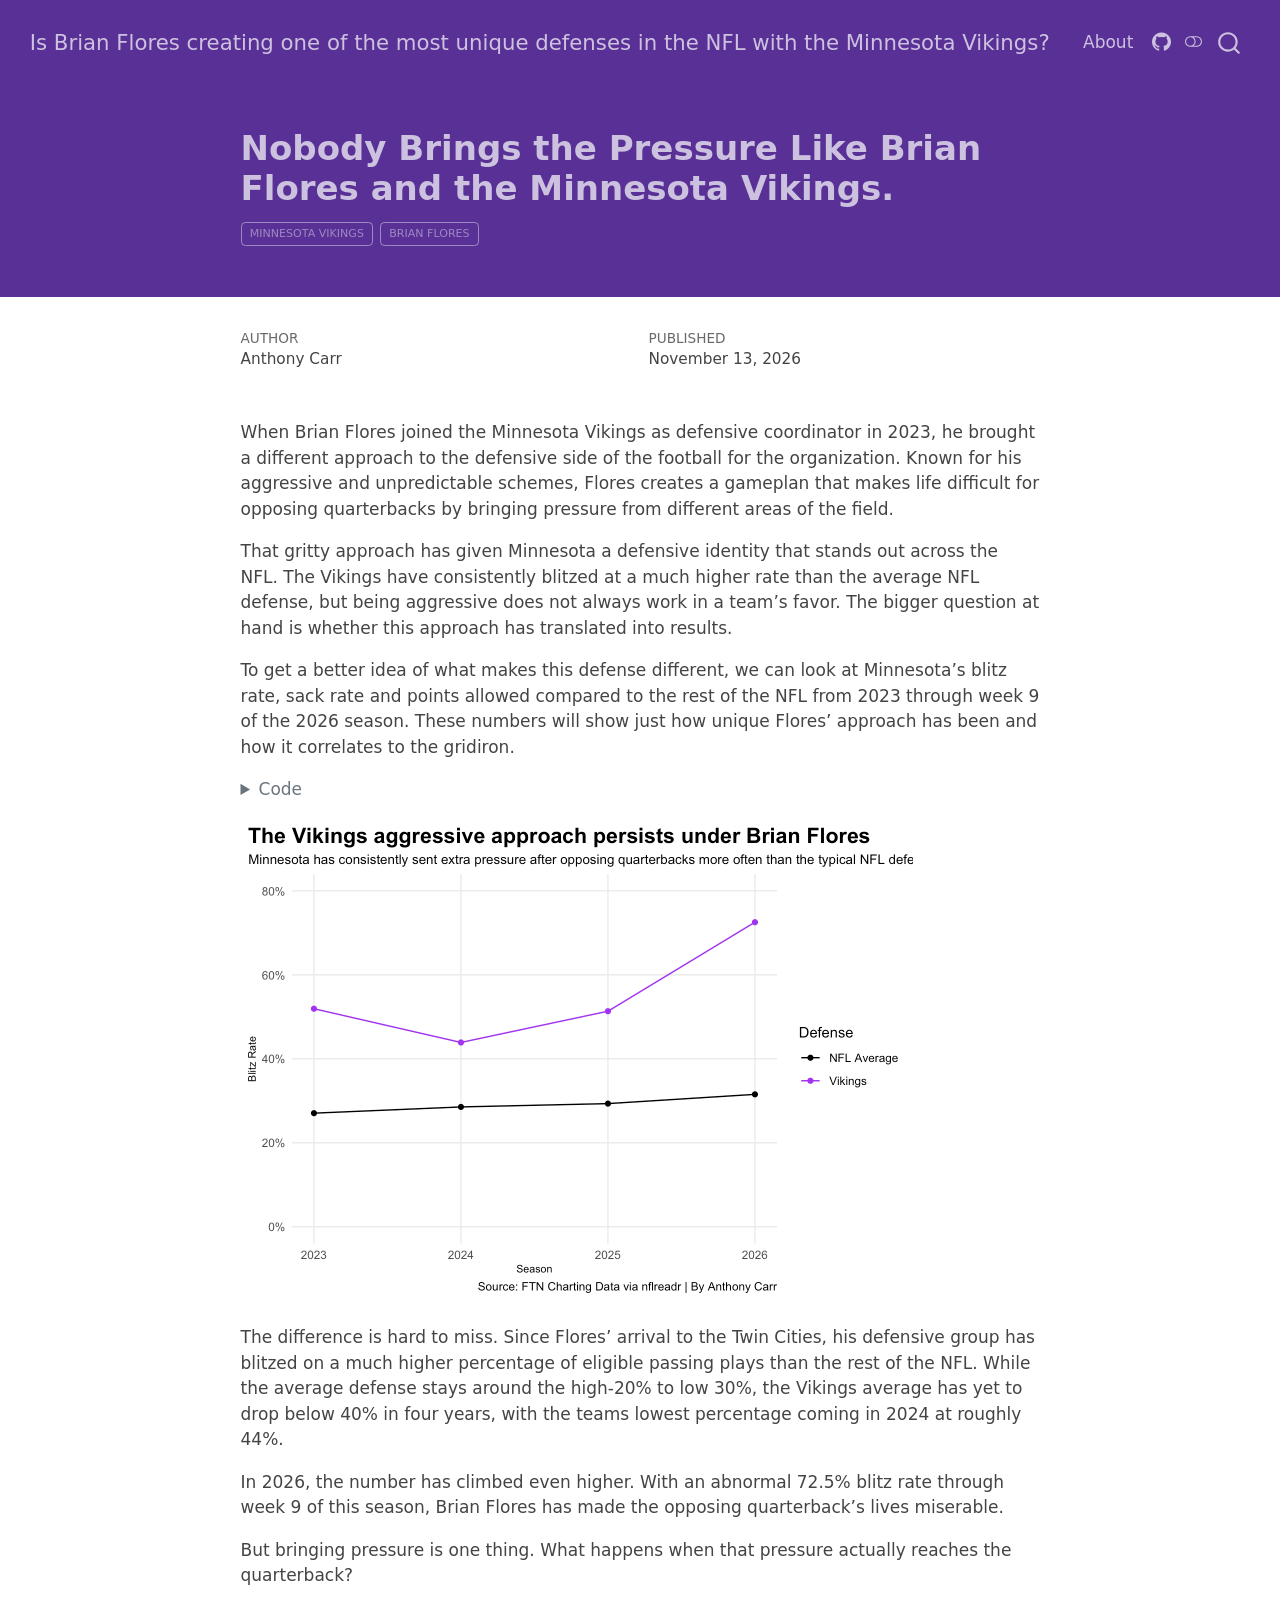
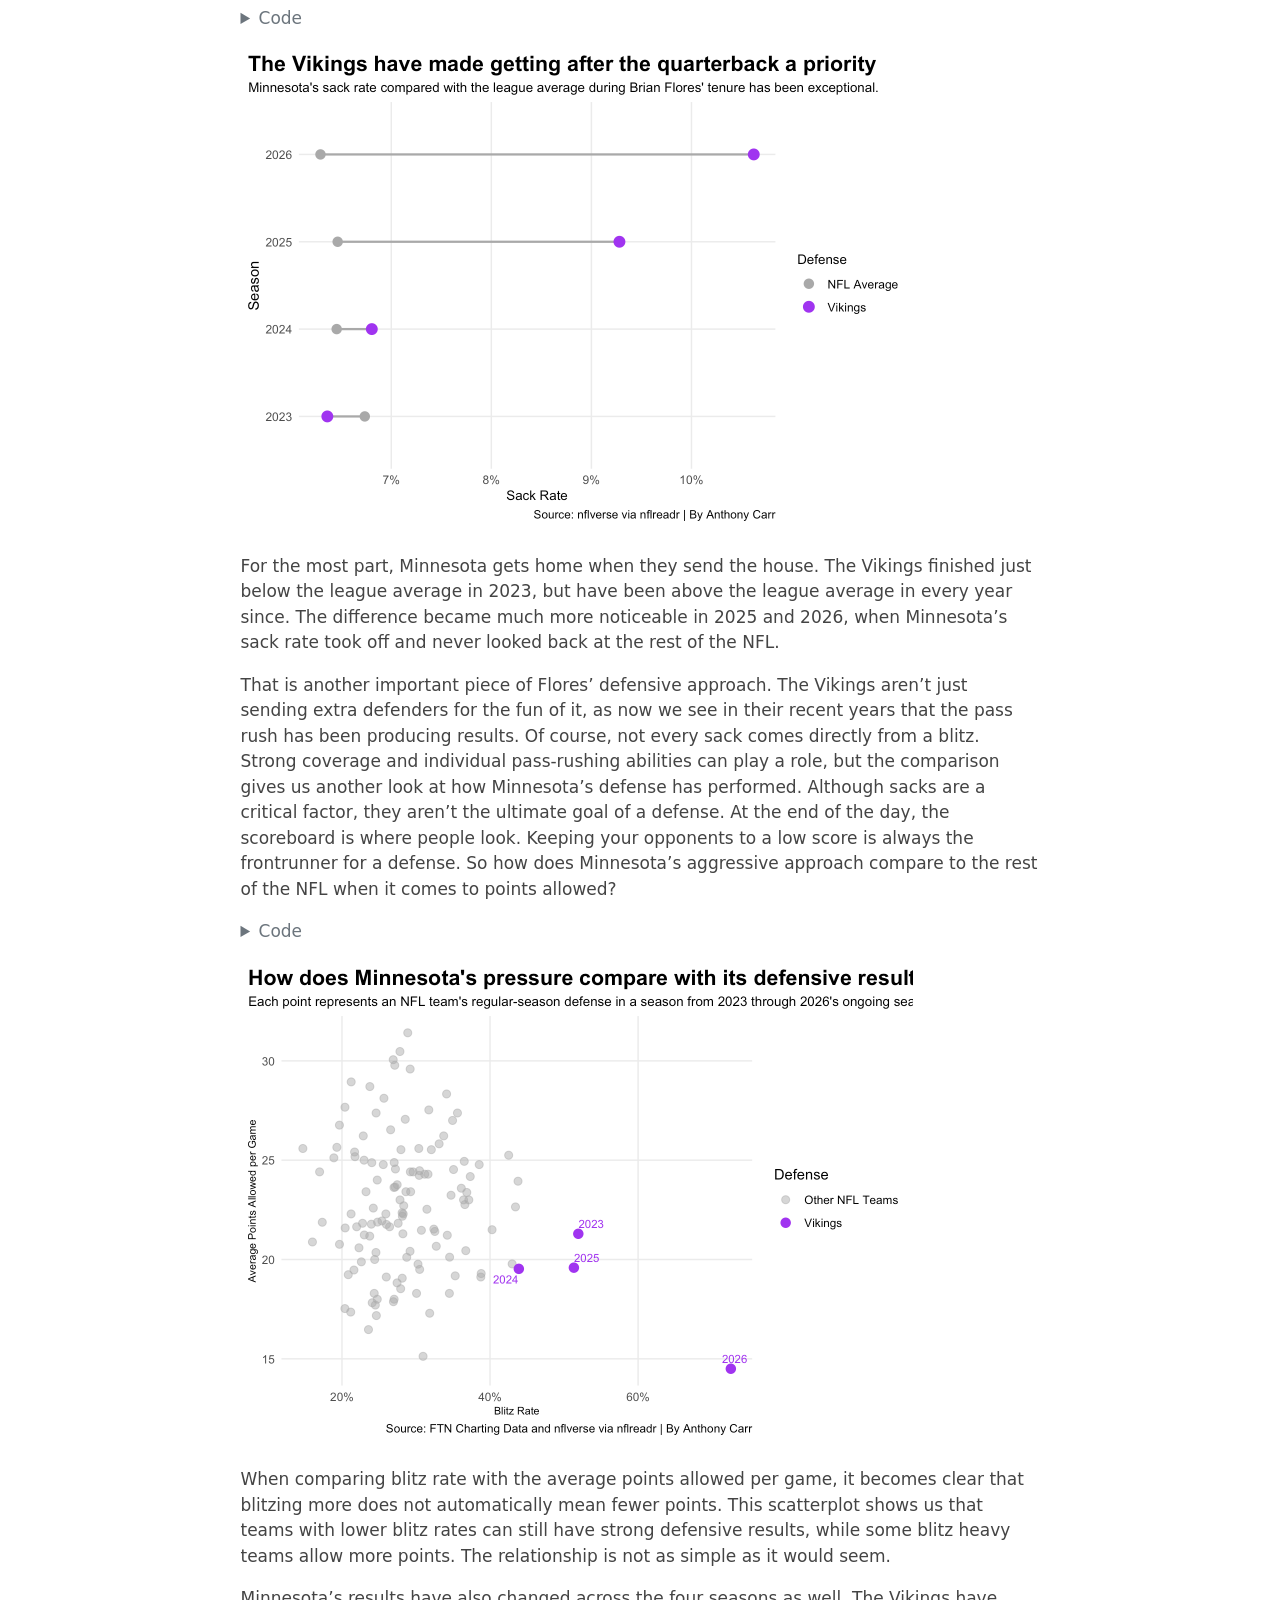
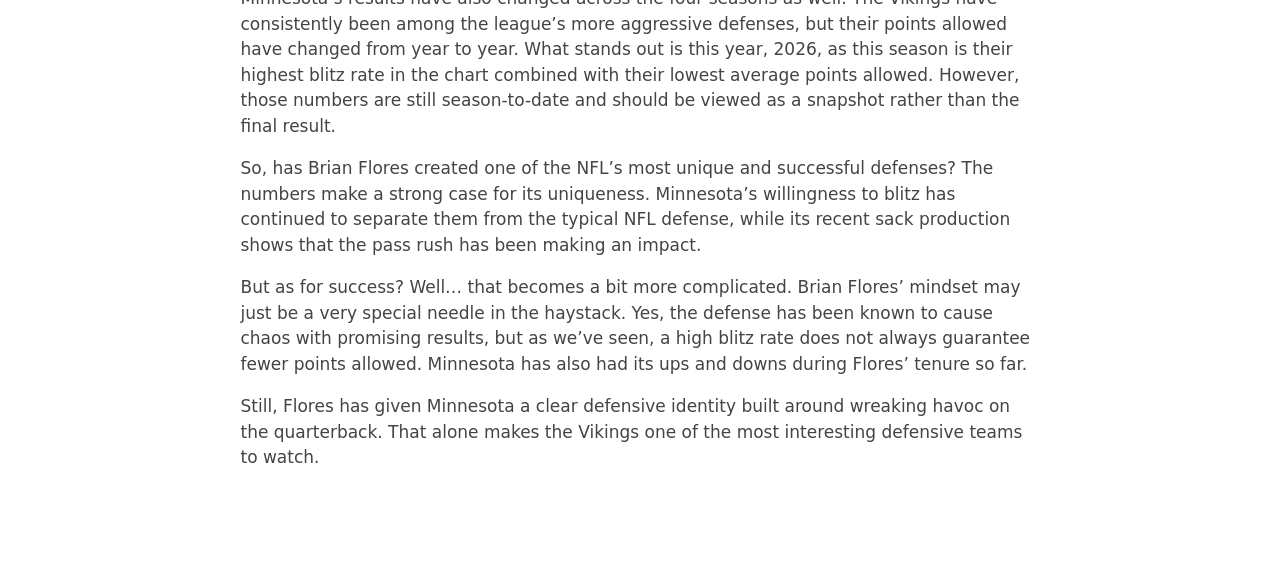
==== commit 50119aac: "tn3" ====
--- a/posts/minnesota-vikings-football-brianflores-defense-nfl/index.html
+++ b/posts/minnesota-vikings-football-brianflores-defense-nfl/index.html
@@ -376,135 +376,110 @@
 <div class="cell">
 <details class="code-fold">
 <summary>Code</summary>
-<div class="code-copy-outer-scaffold"><div class="sourceCode cell-code" id="cb1"><pre class="sourceCode r code-with-copy"><code class="sourceCode r"><span id="cb1-1"><a href="#cb1-1" aria-hidden="true" tabindex="-1"></a><span class="fu">library</span>(tidyverse)</span></code></pre></div><button title="Copy to Clipboard" class="code-copy-button"><i class="bi"></i></button></div>
-</details>
-<div class="cell-output cell-output-stderr">
-<pre><code>── Attaching core tidyverse packages ──────────────────────── tidyverse 2.0.0 ──
-✔ dplyr     1.2.1     ✔ readr     2.2.0
-✔ forcats   1.0.1     ✔ stringr   1.6.0
-✔ ggplot2   4.0.3     ✔ tibble    3.3.1
-✔ lubridate 1.9.5     ✔ tidyr     1.3.2
-✔ purrr     1.2.2     
-── Conflicts ────────────────────────────────────────── tidyverse_conflicts() ──
-✖ dplyr::filter() masks stats::filter()
-✖ dplyr::lag()    masks stats::lag()
-ℹ Use the conflicted package (&lt;http://conflicted.r-lib.org/&gt;) to force all conflicts to become errors</code></pre>
-</div>
-<details class="code-fold">
-<summary>Code</summary>
-<div class="code-copy-outer-scaffold"><div class="sourceCode cell-code" id="cb3"><pre class="sourceCode r code-with-copy"><code class="sourceCode r"><span id="cb3-1"><a href="#cb3-1" aria-hidden="true" tabindex="-1"></a><span class="fu">library</span>(nflreadr)</span>
-<span id="cb3-2"><a href="#cb3-2" aria-hidden="true" tabindex="-1"></a><span class="fu">library</span>(ggrepel)</span>
-<span id="cb3-3"><a href="#cb3-3" aria-hidden="true" tabindex="-1"></a></span>
-<span id="cb3-4"><a href="#cb3-4" aria-hidden="true" tabindex="-1"></a>ftn <span class="ot">&lt;-</span> <span class="fu">load_ftn_charting</span>(<span class="at">seasons =</span> <span class="dv">2023</span><span class="sc">:</span><span class="dv">2026</span>)</span>
-<span id="cb3-5"><a href="#cb3-5" aria-hidden="true" tabindex="-1"></a>pbp <span class="ot">&lt;-</span> <span class="fu">load_pbp</span>(<span class="dv">2023</span><span class="sc">:</span><span class="dv">2026</span>)</span>
-<span id="cb3-6"><a href="#cb3-6" aria-hidden="true" tabindex="-1"></a></span>
-<span id="cb3-7"><a href="#cb3-7" aria-hidden="true" tabindex="-1"></a>ftn_pbp <span class="ot">&lt;-</span> ftn <span class="sc">|&gt;</span></span>
-<span id="cb3-8"><a href="#cb3-8" aria-hidden="true" tabindex="-1"></a>  <span class="fu">inner_join</span>(</span>
-<span id="cb3-9"><a href="#cb3-9" aria-hidden="true" tabindex="-1"></a>    pbp <span class="sc">|&gt;</span></span>
-<span id="cb3-10"><a href="#cb3-10" aria-hidden="true" tabindex="-1"></a>      <span class="fu">select</span>(</span>
-<span id="cb3-11"><a href="#cb3-11" aria-hidden="true" tabindex="-1"></a>        game_id, play_id, season_type,</span>
-<span id="cb3-12"><a href="#cb3-12" aria-hidden="true" tabindex="-1"></a>        posteam, defteam,</span>
-<span id="cb3-13"><a href="#cb3-13" aria-hidden="true" tabindex="-1"></a>        pass_attempt, sack, qb_scramble</span>
-<span id="cb3-14"><a href="#cb3-14" aria-hidden="true" tabindex="-1"></a>      ),</span>
-<span id="cb3-15"><a href="#cb3-15" aria-hidden="true" tabindex="-1"></a>    <span class="at">by =</span> <span class="fu">c</span>(</span>
-<span id="cb3-16"><a href="#cb3-16" aria-hidden="true" tabindex="-1"></a>      <span class="st">"nflverse_game_id"</span> <span class="ot">=</span> <span class="st">"game_id"</span>,</span>
-<span id="cb3-17"><a href="#cb3-17" aria-hidden="true" tabindex="-1"></a>      <span class="st">"nflverse_play_id"</span> <span class="ot">=</span> <span class="st">"play_id"</span></span>
-<span id="cb3-18"><a href="#cb3-18" aria-hidden="true" tabindex="-1"></a>    )</span>
-<span id="cb3-19"><a href="#cb3-19" aria-hidden="true" tabindex="-1"></a>  )</span>
-<span id="cb3-20"><a href="#cb3-20" aria-hidden="true" tabindex="-1"></a></span>
-<span id="cb3-21"><a href="#cb3-21" aria-hidden="true" tabindex="-1"></a>eligible_plays <span class="ot">&lt;-</span> ftn_pbp <span class="sc">|&gt;</span></span>
-<span id="cb3-22"><a href="#cb3-22" aria-hidden="true" tabindex="-1"></a>  <span class="fu">filter</span>(</span>
-<span id="cb3-23"><a href="#cb3-23" aria-hidden="true" tabindex="-1"></a>    season_type <span class="sc">==</span> <span class="st">"REG"</span>,</span>
-<span id="cb3-24"><a href="#cb3-24" aria-hidden="true" tabindex="-1"></a>    pass_attempt <span class="sc">==</span> <span class="dv">1</span> <span class="sc">|</span> sack <span class="sc">==</span> <span class="dv">1</span> <span class="sc">|</span> qb_scramble <span class="sc">==</span> <span class="dv">1</span>,</span>
-<span id="cb3-25"><a href="#cb3-25" aria-hidden="true" tabindex="-1"></a>    <span class="fu">is.na</span>(n_blitzers) <span class="sc">|</span> n_blitzers <span class="sc">&lt;=</span> <span class="dv">11</span></span>
-<span id="cb3-26"><a href="#cb3-26" aria-hidden="true" tabindex="-1"></a>  )</span>
-<span id="cb3-27"><a href="#cb3-27" aria-hidden="true" tabindex="-1"></a></span>
-<span id="cb3-28"><a href="#cb3-28" aria-hidden="true" tabindex="-1"></a>blitz_team_season <span class="ot">&lt;-</span> eligible_plays <span class="sc">|&gt;</span></span>
-<span id="cb3-29"><a href="#cb3-29" aria-hidden="true" tabindex="-1"></a>  <span class="fu">group_by</span>(season, defteam) <span class="sc">|&gt;</span></span>
-<span id="cb3-30"><a href="#cb3-30" aria-hidden="true" tabindex="-1"></a>  <span class="fu">summarise</span>(</span>
-<span id="cb3-31"><a href="#cb3-31" aria-hidden="true" tabindex="-1"></a>    <span class="at">eligible_plays =</span> <span class="fu">n</span>(),</span>
-<span id="cb3-32"><a href="#cb3-32" aria-hidden="true" tabindex="-1"></a>    <span class="at">known_blitz_plays =</span> <span class="fu">sum</span>(<span class="sc">!</span><span class="fu">is.na</span>(n_blitzers)),</span>
-<span id="cb3-33"><a href="#cb3-33" aria-hidden="true" tabindex="-1"></a>    <span class="at">blitz_plays =</span> <span class="fu">sum</span>(n_blitzers <span class="sc">&gt;</span> <span class="dv">0</span>, <span class="at">na.rm =</span> <span class="cn">TRUE</span>),</span>
-<span id="cb3-34"><a href="#cb3-34" aria-hidden="true" tabindex="-1"></a>    <span class="at">missing_blitz =</span> <span class="fu">sum</span>(<span class="fu">is.na</span>(n_blitzers)),</span>
-<span id="cb3-35"><a href="#cb3-35" aria-hidden="true" tabindex="-1"></a>    <span class="at">blitz_rate =</span> blitz_plays <span class="sc">/</span> known_blitz_plays</span>
-<span id="cb3-36"><a href="#cb3-36" aria-hidden="true" tabindex="-1"></a>  )</span></code></pre></div><button title="Copy to Clipboard" class="code-copy-button"><i class="bi"></i></button></div>
-</details>
-<div class="cell-output cell-output-stderr">
-<pre><code>`summarise()` has regrouped the output.
-ℹ Summaries were computed grouped by season and defteam.
-ℹ Output is grouped by season.
-ℹ Use `summarise(.groups = "drop_last")` to silence this message.
-ℹ Use `summarise(.by = c(season, defteam))` for per-operation grouping
-  (`?dplyr::dplyr_by`) instead.</code></pre>
-</div>
-<details class="code-fold">
-<summary>Code</summary>
-<div class="code-copy-outer-scaffold"><div class="sourceCode cell-code" id="cb5"><pre class="sourceCode r code-with-copy"><code class="sourceCode r"><span id="cb5-1"><a href="#cb5-1" aria-hidden="true" tabindex="-1"></a>blitz_comparison <span class="ot">&lt;-</span> blitz_team_season <span class="sc">|&gt;</span></span>
-<span id="cb5-2"><a href="#cb5-2" aria-hidden="true" tabindex="-1"></a>  <span class="fu">group_by</span>(season) <span class="sc">|&gt;</span></span>
-<span id="cb5-3"><a href="#cb5-3" aria-hidden="true" tabindex="-1"></a>  <span class="fu">summarise</span>(</span>
-<span id="cb5-4"><a href="#cb5-4" aria-hidden="true" tabindex="-1"></a>    <span class="at">nfl_avg_blitz_rate =</span> <span class="fu">mean</span>(blitz_rate, <span class="at">na.rm =</span> <span class="cn">TRUE</span>),</span>
-<span id="cb5-5"><a href="#cb5-5" aria-hidden="true" tabindex="-1"></a>    <span class="at">vikings_blitz_rate =</span> blitz_rate[defteam <span class="sc">==</span> <span class="st">"MIN"</span>]</span>
-<span id="cb5-6"><a href="#cb5-6" aria-hidden="true" tabindex="-1"></a>  )</span>
-<span id="cb5-7"><a href="#cb5-7" aria-hidden="true" tabindex="-1"></a></span>
-<span id="cb5-8"><a href="#cb5-8" aria-hidden="true" tabindex="-1"></a><span class="fu">ggplot</span>() <span class="sc">+</span></span>
-<span id="cb5-9"><a href="#cb5-9" aria-hidden="true" tabindex="-1"></a>  <span class="fu">geom_line</span>(</span>
-<span id="cb5-10"><a href="#cb5-10" aria-hidden="true" tabindex="-1"></a>    <span class="at">data =</span> blitz_comparison,</span>
-<span id="cb5-11"><a href="#cb5-11" aria-hidden="true" tabindex="-1"></a>    <span class="fu">aes</span>(</span>
-<span id="cb5-12"><a href="#cb5-12" aria-hidden="true" tabindex="-1"></a>      <span class="at">x =</span> season,</span>
-<span id="cb5-13"><a href="#cb5-13" aria-hidden="true" tabindex="-1"></a>      <span class="at">y =</span> nfl_avg_blitz_rate,</span>
-<span id="cb5-14"><a href="#cb5-14" aria-hidden="true" tabindex="-1"></a>      <span class="at">color =</span> <span class="st">"NFL Average"</span></span>
-<span id="cb5-15"><a href="#cb5-15" aria-hidden="true" tabindex="-1"></a>    )</span>
-<span id="cb5-16"><a href="#cb5-16" aria-hidden="true" tabindex="-1"></a>  ) <span class="sc">+</span></span>
-<span id="cb5-17"><a href="#cb5-17" aria-hidden="true" tabindex="-1"></a>  <span class="fu">geom_point</span>(</span>
-<span id="cb5-18"><a href="#cb5-18" aria-hidden="true" tabindex="-1"></a>    <span class="at">data =</span> blitz_comparison,</span>
-<span id="cb5-19"><a href="#cb5-19" aria-hidden="true" tabindex="-1"></a>    <span class="fu">aes</span>(</span>
-<span id="cb5-20"><a href="#cb5-20" aria-hidden="true" tabindex="-1"></a>      <span class="at">x =</span> season,</span>
-<span id="cb5-21"><a href="#cb5-21" aria-hidden="true" tabindex="-1"></a>      <span class="at">y =</span> nfl_avg_blitz_rate,</span>
-<span id="cb5-22"><a href="#cb5-22" aria-hidden="true" tabindex="-1"></a>      <span class="at">color =</span> <span class="st">"NFL Average"</span></span>
-<span id="cb5-23"><a href="#cb5-23" aria-hidden="true" tabindex="-1"></a>    )</span>
-<span id="cb5-24"><a href="#cb5-24" aria-hidden="true" tabindex="-1"></a>  ) <span class="sc">+</span></span>
-<span id="cb5-25"><a href="#cb5-25" aria-hidden="true" tabindex="-1"></a>  <span class="fu">geom_line</span>(</span>
-<span id="cb5-26"><a href="#cb5-26" aria-hidden="true" tabindex="-1"></a>    <span class="at">data =</span> blitz_comparison,</span>
-<span id="cb5-27"><a href="#cb5-27" aria-hidden="true" tabindex="-1"></a>    <span class="fu">aes</span>(</span>
-<span id="cb5-28"><a href="#cb5-28" aria-hidden="true" tabindex="-1"></a>      <span class="at">x =</span> season,</span>
-<span id="cb5-29"><a href="#cb5-29" aria-hidden="true" tabindex="-1"></a>      <span class="at">y =</span> vikings_blitz_rate,</span>
-<span id="cb5-30"><a href="#cb5-30" aria-hidden="true" tabindex="-1"></a>      <span class="at">color =</span> <span class="st">"Vikings"</span></span>
-<span id="cb5-31"><a href="#cb5-31" aria-hidden="true" tabindex="-1"></a>    )</span>
-<span id="cb5-32"><a href="#cb5-32" aria-hidden="true" tabindex="-1"></a>  ) <span class="sc">+</span></span>
-<span id="cb5-33"><a href="#cb5-33" aria-hidden="true" tabindex="-1"></a>  <span class="fu">geom_point</span>(</span>
-<span id="cb5-34"><a href="#cb5-34" aria-hidden="true" tabindex="-1"></a>    <span class="at">data =</span> blitz_comparison,</span>
-<span id="cb5-35"><a href="#cb5-35" aria-hidden="true" tabindex="-1"></a>    <span class="fu">aes</span>(</span>
-<span id="cb5-36"><a href="#cb5-36" aria-hidden="true" tabindex="-1"></a>      <span class="at">x =</span> season,</span>
-<span id="cb5-37"><a href="#cb5-37" aria-hidden="true" tabindex="-1"></a>      <span class="at">y =</span> vikings_blitz_rate,</span>
-<span id="cb5-38"><a href="#cb5-38" aria-hidden="true" tabindex="-1"></a>      <span class="at">color =</span> <span class="st">"Vikings"</span></span>
-<span id="cb5-39"><a href="#cb5-39" aria-hidden="true" tabindex="-1"></a>    )</span>
-<span id="cb5-40"><a href="#cb5-40" aria-hidden="true" tabindex="-1"></a>  ) <span class="sc">+</span></span>
-<span id="cb5-41"><a href="#cb5-41" aria-hidden="true" tabindex="-1"></a>  <span class="fu">scale_color_manual</span>(</span>
-<span id="cb5-42"><a href="#cb5-42" aria-hidden="true" tabindex="-1"></a>    <span class="at">name =</span> <span class="st">"Defense"</span>,</span>
-<span id="cb5-43"><a href="#cb5-43" aria-hidden="true" tabindex="-1"></a>    <span class="at">values =</span> <span class="fu">c</span>(</span>
-<span id="cb5-44"><a href="#cb5-44" aria-hidden="true" tabindex="-1"></a>      <span class="st">"NFL Average"</span> <span class="ot">=</span> <span class="st">"black"</span>,</span>
-<span id="cb5-45"><a href="#cb5-45" aria-hidden="true" tabindex="-1"></a>      <span class="st">"Vikings"</span> <span class="ot">=</span> <span class="st">"purple"</span></span>
-<span id="cb5-46"><a href="#cb5-46" aria-hidden="true" tabindex="-1"></a>    )</span>
-<span id="cb5-47"><a href="#cb5-47" aria-hidden="true" tabindex="-1"></a>  ) <span class="sc">+</span></span>
-<span id="cb5-48"><a href="#cb5-48" aria-hidden="true" tabindex="-1"></a>  <span class="fu">scale_y_continuous</span>(</span>
-<span id="cb5-49"><a href="#cb5-49" aria-hidden="true" tabindex="-1"></a>    <span class="at">limits =</span> <span class="fu">c</span>(<span class="dv">0</span>, .<span class="dv">8</span>),</span>
-<span id="cb5-50"><a href="#cb5-50" aria-hidden="true" tabindex="-1"></a>    <span class="at">labels =</span> scales<span class="sc">::</span>percent</span>
-<span id="cb5-51"><a href="#cb5-51" aria-hidden="true" tabindex="-1"></a>  ) <span class="sc">+</span></span>
-<span id="cb5-52"><a href="#cb5-52" aria-hidden="true" tabindex="-1"></a>  <span class="fu">labs</span>(</span>
-<span id="cb5-53"><a href="#cb5-53" aria-hidden="true" tabindex="-1"></a>    <span class="at">x =</span> <span class="st">"Season"</span>,</span>
-<span id="cb5-54"><a href="#cb5-54" aria-hidden="true" tabindex="-1"></a>    <span class="at">y =</span> <span class="st">"Blitz Rate"</span>,</span>
-<span id="cb5-55"><a href="#cb5-55" aria-hidden="true" tabindex="-1"></a>    <span class="at">title =</span> <span class="st">"The Vikings aggressive approach persists under Brian Flores"</span>,</span>
-<span id="cb5-56"><a href="#cb5-56" aria-hidden="true" tabindex="-1"></a>    <span class="at">subtitle =</span> <span class="st">"Minnesota has consistently sent extra pressure after opposing quarterbacks more often than the typical NFL defense."</span>,</span>
-<span id="cb5-57"><a href="#cb5-57" aria-hidden="true" tabindex="-1"></a>    <span class="at">caption =</span> <span class="st">"Source: FTN Charting Data via nflreadr | By Anthony Carr"</span></span>
-<span id="cb5-58"><a href="#cb5-58" aria-hidden="true" tabindex="-1"></a>  ) <span class="sc">+</span></span>
-<span id="cb5-59"><a href="#cb5-59" aria-hidden="true" tabindex="-1"></a>  <span class="fu">theme_minimal</span>() <span class="sc">+</span></span>
-<span id="cb5-60"><a href="#cb5-60" aria-hidden="true" tabindex="-1"></a>  <span class="fu">theme</span>(</span>
-<span id="cb5-61"><a href="#cb5-61" aria-hidden="true" tabindex="-1"></a>    <span class="at">plot.title =</span> <span class="fu">element_text</span>(<span class="at">size =</span> <span class="dv">16</span>, <span class="at">face =</span> <span class="st">"bold"</span>),</span>
-<span id="cb5-62"><a href="#cb5-62" aria-hidden="true" tabindex="-1"></a>    <span class="at">axis.title =</span> <span class="fu">element_text</span>(<span class="at">size =</span> <span class="dv">8</span>),</span>
-<span id="cb5-63"><a href="#cb5-63" aria-hidden="true" tabindex="-1"></a>    <span class="at">plot.subtitle =</span> <span class="fu">element_text</span>(<span class="at">size =</span> <span class="dv">10</span>),</span>
-<span id="cb5-64"><a href="#cb5-64" aria-hidden="true" tabindex="-1"></a>    <span class="at">panel.grid.minor =</span> <span class="fu">element_blank</span>(),</span>
-<span id="cb5-65"><a href="#cb5-65" aria-hidden="true" tabindex="-1"></a>    <span class="at">plot.title.position =</span> <span class="st">"plot"</span></span>
-<span id="cb5-66"><a href="#cb5-66" aria-hidden="true" tabindex="-1"></a>  )</span></code></pre></div><button title="Copy to Clipboard" class="code-copy-button"><i class="bi"></i></button></div>
+<div class="code-copy-outer-scaffold"><div class="sourceCode cell-code" id="cb1"><pre class="sourceCode r code-with-copy"><code class="sourceCode r"><span id="cb1-1"><a href="#cb1-1" aria-hidden="true" tabindex="-1"></a><span class="fu">library</span>(tidyverse)</span>
+<span id="cb1-2"><a href="#cb1-2" aria-hidden="true" tabindex="-1"></a><span class="fu">library</span>(nflreadr)</span>
+<span id="cb1-3"><a href="#cb1-3" aria-hidden="true" tabindex="-1"></a><span class="fu">library</span>(ggrepel)</span>
+<span id="cb1-4"><a href="#cb1-4" aria-hidden="true" tabindex="-1"></a></span>
+<span id="cb1-5"><a href="#cb1-5" aria-hidden="true" tabindex="-1"></a>ftn <span class="ot">&lt;-</span> <span class="fu">load_ftn_charting</span>(<span class="at">seasons =</span> <span class="dv">2023</span><span class="sc">:</span><span class="dv">2026</span>)</span>
+<span id="cb1-6"><a href="#cb1-6" aria-hidden="true" tabindex="-1"></a>pbp <span class="ot">&lt;-</span> <span class="fu">load_pbp</span>(<span class="dv">2023</span><span class="sc">:</span><span class="dv">2026</span>)</span>
+<span id="cb1-7"><a href="#cb1-7" aria-hidden="true" tabindex="-1"></a></span>
+<span id="cb1-8"><a href="#cb1-8" aria-hidden="true" tabindex="-1"></a>ftn_pbp <span class="ot">&lt;-</span> ftn <span class="sc">|&gt;</span></span>
+<span id="cb1-9"><a href="#cb1-9" aria-hidden="true" tabindex="-1"></a>  <span class="fu">inner_join</span>(</span>
+<span id="cb1-10"><a href="#cb1-10" aria-hidden="true" tabindex="-1"></a>    pbp <span class="sc">|&gt;</span></span>
+<span id="cb1-11"><a href="#cb1-11" aria-hidden="true" tabindex="-1"></a>      <span class="fu">select</span>(</span>
+<span id="cb1-12"><a href="#cb1-12" aria-hidden="true" tabindex="-1"></a>        game_id, play_id, season_type,</span>
+<span id="cb1-13"><a href="#cb1-13" aria-hidden="true" tabindex="-1"></a>        posteam, defteam,</span>
+<span id="cb1-14"><a href="#cb1-14" aria-hidden="true" tabindex="-1"></a>        pass_attempt, sack, qb_scramble</span>
+<span id="cb1-15"><a href="#cb1-15" aria-hidden="true" tabindex="-1"></a>      ),</span>
+<span id="cb1-16"><a href="#cb1-16" aria-hidden="true" tabindex="-1"></a>    <span class="at">by =</span> <span class="fu">c</span>(</span>
+<span id="cb1-17"><a href="#cb1-17" aria-hidden="true" tabindex="-1"></a>      <span class="st">"nflverse_game_id"</span> <span class="ot">=</span> <span class="st">"game_id"</span>,</span>
+<span id="cb1-18"><a href="#cb1-18" aria-hidden="true" tabindex="-1"></a>      <span class="st">"nflverse_play_id"</span> <span class="ot">=</span> <span class="st">"play_id"</span></span>
+<span id="cb1-19"><a href="#cb1-19" aria-hidden="true" tabindex="-1"></a>    )</span>
+<span id="cb1-20"><a href="#cb1-20" aria-hidden="true" tabindex="-1"></a>  )</span>
+<span id="cb1-21"><a href="#cb1-21" aria-hidden="true" tabindex="-1"></a></span>
+<span id="cb1-22"><a href="#cb1-22" aria-hidden="true" tabindex="-1"></a>eligible_plays <span class="ot">&lt;-</span> ftn_pbp <span class="sc">|&gt;</span></span>
+<span id="cb1-23"><a href="#cb1-23" aria-hidden="true" tabindex="-1"></a>  <span class="fu">filter</span>(</span>
+<span id="cb1-24"><a href="#cb1-24" aria-hidden="true" tabindex="-1"></a>    season_type <span class="sc">==</span> <span class="st">"REG"</span>,</span>
+<span id="cb1-25"><a href="#cb1-25" aria-hidden="true" tabindex="-1"></a>    pass_attempt <span class="sc">==</span> <span class="dv">1</span> <span class="sc">|</span> sack <span class="sc">==</span> <span class="dv">1</span> <span class="sc">|</span> qb_scramble <span class="sc">==</span> <span class="dv">1</span>,</span>
+<span id="cb1-26"><a href="#cb1-26" aria-hidden="true" tabindex="-1"></a>    <span class="fu">is.na</span>(n_blitzers) <span class="sc">|</span> n_blitzers <span class="sc">&lt;=</span> <span class="dv">11</span></span>
+<span id="cb1-27"><a href="#cb1-27" aria-hidden="true" tabindex="-1"></a>  )</span>
+<span id="cb1-28"><a href="#cb1-28" aria-hidden="true" tabindex="-1"></a></span>
+<span id="cb1-29"><a href="#cb1-29" aria-hidden="true" tabindex="-1"></a>blitz_team_season <span class="ot">&lt;-</span> eligible_plays <span class="sc">|&gt;</span></span>
+<span id="cb1-30"><a href="#cb1-30" aria-hidden="true" tabindex="-1"></a>  <span class="fu">group_by</span>(season, defteam) <span class="sc">|&gt;</span></span>
+<span id="cb1-31"><a href="#cb1-31" aria-hidden="true" tabindex="-1"></a>  <span class="fu">summarise</span>(</span>
+<span id="cb1-32"><a href="#cb1-32" aria-hidden="true" tabindex="-1"></a>    <span class="at">eligible_plays =</span> <span class="fu">n</span>(),</span>
+<span id="cb1-33"><a href="#cb1-33" aria-hidden="true" tabindex="-1"></a>    <span class="at">known_blitz_plays =</span> <span class="fu">sum</span>(<span class="sc">!</span><span class="fu">is.na</span>(n_blitzers)),</span>
+<span id="cb1-34"><a href="#cb1-34" aria-hidden="true" tabindex="-1"></a>    <span class="at">blitz_plays =</span> <span class="fu">sum</span>(n_blitzers <span class="sc">&gt;</span> <span class="dv">0</span>, <span class="at">na.rm =</span> <span class="cn">TRUE</span>),</span>
+<span id="cb1-35"><a href="#cb1-35" aria-hidden="true" tabindex="-1"></a>    <span class="at">missing_blitz =</span> <span class="fu">sum</span>(<span class="fu">is.na</span>(n_blitzers)),</span>
+<span id="cb1-36"><a href="#cb1-36" aria-hidden="true" tabindex="-1"></a>    <span class="at">blitz_rate =</span> blitz_plays <span class="sc">/</span> known_blitz_plays</span>
+<span id="cb1-37"><a href="#cb1-37" aria-hidden="true" tabindex="-1"></a>  )</span>
+<span id="cb1-38"><a href="#cb1-38" aria-hidden="true" tabindex="-1"></a></span>
+<span id="cb1-39"><a href="#cb1-39" aria-hidden="true" tabindex="-1"></a>blitz_comparison <span class="ot">&lt;-</span> blitz_team_season <span class="sc">|&gt;</span></span>
+<span id="cb1-40"><a href="#cb1-40" aria-hidden="true" tabindex="-1"></a>  <span class="fu">group_by</span>(season) <span class="sc">|&gt;</span></span>
+<span id="cb1-41"><a href="#cb1-41" aria-hidden="true" tabindex="-1"></a>  <span class="fu">summarise</span>(</span>
+<span id="cb1-42"><a href="#cb1-42" aria-hidden="true" tabindex="-1"></a>    <span class="at">nfl_avg_blitz_rate =</span> <span class="fu">mean</span>(blitz_rate, <span class="at">na.rm =</span> <span class="cn">TRUE</span>),</span>
+<span id="cb1-43"><a href="#cb1-43" aria-hidden="true" tabindex="-1"></a>    <span class="at">vikings_blitz_rate =</span> blitz_rate[defteam <span class="sc">==</span> <span class="st">"MIN"</span>]</span>
+<span id="cb1-44"><a href="#cb1-44" aria-hidden="true" tabindex="-1"></a>  )</span>
+<span id="cb1-45"><a href="#cb1-45" aria-hidden="true" tabindex="-1"></a></span>
+<span id="cb1-46"><a href="#cb1-46" aria-hidden="true" tabindex="-1"></a><span class="fu">ggplot</span>() <span class="sc">+</span></span>
+<span id="cb1-47"><a href="#cb1-47" aria-hidden="true" tabindex="-1"></a>  <span class="fu">geom_line</span>(</span>
+<span id="cb1-48"><a href="#cb1-48" aria-hidden="true" tabindex="-1"></a>    <span class="at">data =</span> blitz_comparison,</span>
+<span id="cb1-49"><a href="#cb1-49" aria-hidden="true" tabindex="-1"></a>    <span class="fu">aes</span>(</span>
+<span id="cb1-50"><a href="#cb1-50" aria-hidden="true" tabindex="-1"></a>      <span class="at">x =</span> season,</span>
+<span id="cb1-51"><a href="#cb1-51" aria-hidden="true" tabindex="-1"></a>      <span class="at">y =</span> nfl_avg_blitz_rate,</span>
+<span id="cb1-52"><a href="#cb1-52" aria-hidden="true" tabindex="-1"></a>      <span class="at">color =</span> <span class="st">"NFL Average"</span></span>
+<span id="cb1-53"><a href="#cb1-53" aria-hidden="true" tabindex="-1"></a>    )</span>
+<span id="cb1-54"><a href="#cb1-54" aria-hidden="true" tabindex="-1"></a>  ) <span class="sc">+</span></span>
+<span id="cb1-55"><a href="#cb1-55" aria-hidden="true" tabindex="-1"></a>  <span class="fu">geom_point</span>(</span>
+<span id="cb1-56"><a href="#cb1-56" aria-hidden="true" tabindex="-1"></a>    <span class="at">data =</span> blitz_comparison,</span>
+<span id="cb1-57"><a href="#cb1-57" aria-hidden="true" tabindex="-1"></a>    <span class="fu">aes</span>(</span>
+<span id="cb1-58"><a href="#cb1-58" aria-hidden="true" tabindex="-1"></a>      <span class="at">x =</span> season,</span>
+<span id="cb1-59"><a href="#cb1-59" aria-hidden="true" tabindex="-1"></a>      <span class="at">y =</span> nfl_avg_blitz_rate,</span>
+<span id="cb1-60"><a href="#cb1-60" aria-hidden="true" tabindex="-1"></a>      <span class="at">color =</span> <span class="st">"NFL Average"</span></span>
+<span id="cb1-61"><a href="#cb1-61" aria-hidden="true" tabindex="-1"></a>    )</span>
+<span id="cb1-62"><a href="#cb1-62" aria-hidden="true" tabindex="-1"></a>  ) <span class="sc">+</span></span>
+<span id="cb1-63"><a href="#cb1-63" aria-hidden="true" tabindex="-1"></a>  <span class="fu">geom_line</span>(</span>
+<span id="cb1-64"><a href="#cb1-64" aria-hidden="true" tabindex="-1"></a>    <span class="at">data =</span> blitz_comparison,</span>
+<span id="cb1-65"><a href="#cb1-65" aria-hidden="true" tabindex="-1"></a>    <span class="fu">aes</span>(</span>
+<span id="cb1-66"><a href="#cb1-66" aria-hidden="true" tabindex="-1"></a>      <span class="at">x =</span> season,</span>
+<span id="cb1-67"><a href="#cb1-67" aria-hidden="true" tabindex="-1"></a>      <span class="at">y =</span> vikings_blitz_rate,</span>
+<span id="cb1-68"><a href="#cb1-68" aria-hidden="true" tabindex="-1"></a>      <span class="at">color =</span> <span class="st">"Vikings"</span></span>
+<span id="cb1-69"><a href="#cb1-69" aria-hidden="true" tabindex="-1"></a>    )</span>
+<span id="cb1-70"><a href="#cb1-70" aria-hidden="true" tabindex="-1"></a>  ) <span class="sc">+</span></span>
+<span id="cb1-71"><a href="#cb1-71" aria-hidden="true" tabindex="-1"></a>  <span class="fu">geom_point</span>(</span>
+<span id="cb1-72"><a href="#cb1-72" aria-hidden="true" tabindex="-1"></a>    <span class="at">data =</span> blitz_comparison,</span>
+<span id="cb1-73"><a href="#cb1-73" aria-hidden="true" tabindex="-1"></a>    <span class="fu">aes</span>(</span>
+<span id="cb1-74"><a href="#cb1-74" aria-hidden="true" tabindex="-1"></a>      <span class="at">x =</span> season,</span>
+<span id="cb1-75"><a href="#cb1-75" aria-hidden="true" tabindex="-1"></a>      <span class="at">y =</span> vikings_blitz_rate,</span>
+<span id="cb1-76"><a href="#cb1-76" aria-hidden="true" tabindex="-1"></a>      <span class="at">color =</span> <span class="st">"Vikings"</span></span>
+<span id="cb1-77"><a href="#cb1-77" aria-hidden="true" tabindex="-1"></a>    )</span>
+<span id="cb1-78"><a href="#cb1-78" aria-hidden="true" tabindex="-1"></a>  ) <span class="sc">+</span></span>
+<span id="cb1-79"><a href="#cb1-79" aria-hidden="true" tabindex="-1"></a>  <span class="fu">scale_color_manual</span>(</span>
+<span id="cb1-80"><a href="#cb1-80" aria-hidden="true" tabindex="-1"></a>    <span class="at">name =</span> <span class="st">"Defense"</span>,</span>
+<span id="cb1-81"><a href="#cb1-81" aria-hidden="true" tabindex="-1"></a>    <span class="at">values =</span> <span class="fu">c</span>(</span>
+<span id="cb1-82"><a href="#cb1-82" aria-hidden="true" tabindex="-1"></a>      <span class="st">"NFL Average"</span> <span class="ot">=</span> <span class="st">"black"</span>,</span>
+<span id="cb1-83"><a href="#cb1-83" aria-hidden="true" tabindex="-1"></a>      <span class="st">"Vikings"</span> <span class="ot">=</span> <span class="st">"purple"</span></span>
+<span id="cb1-84"><a href="#cb1-84" aria-hidden="true" tabindex="-1"></a>    )</span>
+<span id="cb1-85"><a href="#cb1-85" aria-hidden="true" tabindex="-1"></a>  ) <span class="sc">+</span></span>
+<span id="cb1-86"><a href="#cb1-86" aria-hidden="true" tabindex="-1"></a>  <span class="fu">scale_y_continuous</span>(</span>
+<span id="cb1-87"><a href="#cb1-87" aria-hidden="true" tabindex="-1"></a>    <span class="at">limits =</span> <span class="fu">c</span>(<span class="dv">0</span>, .<span class="dv">8</span>),</span>
+<span id="cb1-88"><a href="#cb1-88" aria-hidden="true" tabindex="-1"></a>    <span class="at">labels =</span> scales<span class="sc">::</span>percent</span>
+<span id="cb1-89"><a href="#cb1-89" aria-hidden="true" tabindex="-1"></a>  ) <span class="sc">+</span></span>
+<span id="cb1-90"><a href="#cb1-90" aria-hidden="true" tabindex="-1"></a>  <span class="fu">labs</span>(</span>
+<span id="cb1-91"><a href="#cb1-91" aria-hidden="true" tabindex="-1"></a>    <span class="at">x =</span> <span class="st">"Season"</span>,</span>
+<span id="cb1-92"><a href="#cb1-92" aria-hidden="true" tabindex="-1"></a>    <span class="at">y =</span> <span class="st">"Blitz Rate"</span>,</span>
+<span id="cb1-93"><a href="#cb1-93" aria-hidden="true" tabindex="-1"></a>    <span class="at">title =</span> <span class="st">"The Vikings aggressive approach persists under Brian Flores"</span>,</span>
+<span id="cb1-94"><a href="#cb1-94" aria-hidden="true" tabindex="-1"></a>    <span class="at">subtitle =</span> <span class="st">"Minnesota has consistently sent extra pressure after opposing quarterbacks more often than the typical NFL defense."</span>,</span>
+<span id="cb1-95"><a href="#cb1-95" aria-hidden="true" tabindex="-1"></a>    <span class="at">caption =</span> <span class="st">"Source: FTN Charting Data via nflreadr | By Anthony Carr"</span></span>
+<span id="cb1-96"><a href="#cb1-96" aria-hidden="true" tabindex="-1"></a>  ) <span class="sc">+</span></span>
+<span id="cb1-97"><a href="#cb1-97" aria-hidden="true" tabindex="-1"></a>  <span class="fu">theme_minimal</span>() <span class="sc">+</span></span>
+<span id="cb1-98"><a href="#cb1-98" aria-hidden="true" tabindex="-1"></a>  <span class="fu">theme</span>(</span>
+<span id="cb1-99"><a href="#cb1-99" aria-hidden="true" tabindex="-1"></a>    <span class="at">plot.title =</span> <span class="fu">element_text</span>(<span class="at">size =</span> <span class="dv">16</span>, <span class="at">face =</span> <span class="st">"bold"</span>),</span>
+<span id="cb1-100"><a href="#cb1-100" aria-hidden="true" tabindex="-1"></a>    <span class="at">axis.title =</span> <span class="fu">element_text</span>(<span class="at">size =</span> <span class="dv">8</span>),</span>
+<span id="cb1-101"><a href="#cb1-101" aria-hidden="true" tabindex="-1"></a>    <span class="at">plot.subtitle =</span> <span class="fu">element_text</span>(<span class="at">size =</span> <span class="dv">10</span>),</span>
+<span id="cb1-102"><a href="#cb1-102" aria-hidden="true" tabindex="-1"></a>    <span class="at">panel.grid.minor =</span> <span class="fu">element_blank</span>(),</span>
+<span id="cb1-103"><a href="#cb1-103" aria-hidden="true" tabindex="-1"></a>    <span class="at">plot.title.position =</span> <span class="st">"plot"</span></span>
+<span id="cb1-104"><a href="#cb1-104" aria-hidden="true" tabindex="-1"></a>  )</span></code></pre></div><button title="Copy to Clipboard" class="code-copy-button"><i class="bi"></i></button></div>
 </details>
 <div class="cell-output-display">
 <div>
@@ -520,90 +495,80 @@
 <div class="cell">
 <details class="code-fold">
 <summary>Code</summary>
-<div class="code-copy-outer-scaffold"><div class="sourceCode cell-code" id="cb6"><pre class="sourceCode r code-with-copy"><code class="sourceCode r"><span id="cb6-1"><a href="#cb6-1" aria-hidden="true" tabindex="-1"></a>blitz_sack_data <span class="ot">&lt;-</span> eligible_plays <span class="sc">|&gt;</span></span>
-<span id="cb6-2"><a href="#cb6-2" aria-hidden="true" tabindex="-1"></a>  <span class="fu">group_by</span>(season, defteam) <span class="sc">|&gt;</span></span>
-<span id="cb6-3"><a href="#cb6-3" aria-hidden="true" tabindex="-1"></a>  <span class="fu">summarise</span>(</span>
-<span id="cb6-4"><a href="#cb6-4" aria-hidden="true" tabindex="-1"></a>    <span class="at">eligible_plays =</span> <span class="fu">n</span>(),</span>
-<span id="cb6-5"><a href="#cb6-5" aria-hidden="true" tabindex="-1"></a>    <span class="at">dropbacks =</span> <span class="fu">n</span>(),</span>
-<span id="cb6-6"><a href="#cb6-6" aria-hidden="true" tabindex="-1"></a>    <span class="at">sacks =</span> <span class="fu">sum</span>(sack <span class="sc">==</span> <span class="dv">1</span>, <span class="at">na.rm =</span> <span class="cn">TRUE</span>),</span>
-<span id="cb6-7"><a href="#cb6-7" aria-hidden="true" tabindex="-1"></a>    <span class="at">sack_rate =</span> sacks <span class="sc">/</span> dropbacks</span>
-<span id="cb6-8"><a href="#cb6-8" aria-hidden="true" tabindex="-1"></a>  )</span></code></pre></div><button title="Copy to Clipboard" class="code-copy-button"><i class="bi"></i></button></div>
-</details>
-<div class="cell-output cell-output-stderr">
-<pre><code>`summarise()` has regrouped the output.
-ℹ Summaries were computed grouped by season and defteam.
-ℹ Output is grouped by season.
-ℹ Use `summarise(.groups = "drop_last")` to silence this message.
-ℹ Use `summarise(.by = c(season, defteam))` for per-operation grouping
-  (`?dplyr::dplyr_by`) instead.</code></pre>
-</div>
-<details class="code-fold">
-<summary>Code</summary>
-<div class="code-copy-outer-scaffold"><div class="sourceCode cell-code" id="cb8"><pre class="sourceCode r code-with-copy"><code class="sourceCode r"><span id="cb8-1"><a href="#cb8-1" aria-hidden="true" tabindex="-1"></a>sack_comparison <span class="ot">&lt;-</span> blitz_sack_data <span class="sc">|&gt;</span></span>
-<span id="cb8-2"><a href="#cb8-2" aria-hidden="true" tabindex="-1"></a>  <span class="fu">group_by</span>(season) <span class="sc">|&gt;</span></span>
-<span id="cb8-3"><a href="#cb8-3" aria-hidden="true" tabindex="-1"></a>  <span class="fu">summarise</span>(</span>
-<span id="cb8-4"><a href="#cb8-4" aria-hidden="true" tabindex="-1"></a>    <span class="at">nfl_avg_sack_rate =</span> <span class="fu">mean</span>(sack_rate, <span class="at">na.rm =</span> <span class="cn">TRUE</span>),</span>
-<span id="cb8-5"><a href="#cb8-5" aria-hidden="true" tabindex="-1"></a>    <span class="at">vikings_sack_rate =</span> sack_rate[defteam <span class="sc">==</span> <span class="st">"MIN"</span>]</span>
-<span id="cb8-6"><a href="#cb8-6" aria-hidden="true" tabindex="-1"></a>  )</span>
-<span id="cb8-7"><a href="#cb8-7" aria-hidden="true" tabindex="-1"></a></span>
-<span id="cb8-8"><a href="#cb8-8" aria-hidden="true" tabindex="-1"></a><span class="fu">ggplot</span>() <span class="sc">+</span></span>
-<span id="cb8-9"><a href="#cb8-9" aria-hidden="true" tabindex="-1"></a>  <span class="fu">geom_segment</span>(</span>
-<span id="cb8-10"><a href="#cb8-10" aria-hidden="true" tabindex="-1"></a>    <span class="at">data =</span> sack_comparison,</span>
-<span id="cb8-11"><a href="#cb8-11" aria-hidden="true" tabindex="-1"></a>    <span class="fu">aes</span>(</span>
-<span id="cb8-12"><a href="#cb8-12" aria-hidden="true" tabindex="-1"></a>      <span class="at">x =</span> nfl_avg_sack_rate,</span>
-<span id="cb8-13"><a href="#cb8-13" aria-hidden="true" tabindex="-1"></a>      <span class="at">xend =</span> vikings_sack_rate,</span>
-<span id="cb8-14"><a href="#cb8-14" aria-hidden="true" tabindex="-1"></a>      <span class="at">y =</span> <span class="fu">factor</span>(season),</span>
-<span id="cb8-15"><a href="#cb8-15" aria-hidden="true" tabindex="-1"></a>      <span class="at">yend =</span> <span class="fu">factor</span>(season)</span>
-<span id="cb8-16"><a href="#cb8-16" aria-hidden="true" tabindex="-1"></a>    ),</span>
-<span id="cb8-17"><a href="#cb8-17" aria-hidden="true" tabindex="-1"></a>    <span class="at">color =</span> <span class="st">"darkgrey"</span>,</span>
-<span id="cb8-18"><a href="#cb8-18" aria-hidden="true" tabindex="-1"></a>    <span class="at">linewidth =</span> .<span class="dv">8</span></span>
-<span id="cb8-19"><a href="#cb8-19" aria-hidden="true" tabindex="-1"></a>  ) <span class="sc">+</span></span>
-<span id="cb8-20"><a href="#cb8-20" aria-hidden="true" tabindex="-1"></a>  <span class="fu">geom_point</span>(</span>
-<span id="cb8-21"><a href="#cb8-21" aria-hidden="true" tabindex="-1"></a>    <span class="at">data =</span> sack_comparison,</span>
-<span id="cb8-22"><a href="#cb8-22" aria-hidden="true" tabindex="-1"></a>    <span class="fu">aes</span>(</span>
-<span id="cb8-23"><a href="#cb8-23" aria-hidden="true" tabindex="-1"></a>      <span class="at">x =</span> nfl_avg_sack_rate,</span>
-<span id="cb8-24"><a href="#cb8-24" aria-hidden="true" tabindex="-1"></a>      <span class="at">y =</span> <span class="fu">factor</span>(season),</span>
-<span id="cb8-25"><a href="#cb8-25" aria-hidden="true" tabindex="-1"></a>      <span class="at">color =</span> <span class="st">"NFL Average"</span></span>
-<span id="cb8-26"><a href="#cb8-26" aria-hidden="true" tabindex="-1"></a>    ),</span>
-<span id="cb8-27"><a href="#cb8-27" aria-hidden="true" tabindex="-1"></a>    <span class="at">size =</span> <span class="dv">3</span></span>
-<span id="cb8-28"><a href="#cb8-28" aria-hidden="true" tabindex="-1"></a>  ) <span class="sc">+</span></span>
-<span id="cb8-29"><a href="#cb8-29" aria-hidden="true" tabindex="-1"></a>  <span class="fu">geom_point</span>(</span>
-<span id="cb8-30"><a href="#cb8-30" aria-hidden="true" tabindex="-1"></a>    <span class="at">data =</span> sack_comparison,</span>
-<span id="cb8-31"><a href="#cb8-31" aria-hidden="true" tabindex="-1"></a>    <span class="fu">aes</span>(</span>
-<span id="cb8-32"><a href="#cb8-32" aria-hidden="true" tabindex="-1"></a>      <span class="at">x =</span> vikings_sack_rate,</span>
-<span id="cb8-33"><a href="#cb8-33" aria-hidden="true" tabindex="-1"></a>      <span class="at">y =</span> <span class="fu">factor</span>(season),</span>
-<span id="cb8-34"><a href="#cb8-34" aria-hidden="true" tabindex="-1"></a>      <span class="at">color =</span> <span class="st">"Vikings"</span></span>
-<span id="cb8-35"><a href="#cb8-35" aria-hidden="true" tabindex="-1"></a>    ),</span>
-<span id="cb8-36"><a href="#cb8-36" aria-hidden="true" tabindex="-1"></a>    <span class="at">size =</span> <span class="fl">3.5</span></span>
-<span id="cb8-37"><a href="#cb8-37" aria-hidden="true" tabindex="-1"></a>  ) <span class="sc">+</span></span>
-<span id="cb8-38"><a href="#cb8-38" aria-hidden="true" tabindex="-1"></a>  <span class="fu">scale_color_manual</span>(</span>
-<span id="cb8-39"><a href="#cb8-39" aria-hidden="true" tabindex="-1"></a>    <span class="at">name =</span> <span class="st">"Defense"</span>,</span>
-<span id="cb8-40"><a href="#cb8-40" aria-hidden="true" tabindex="-1"></a>    <span class="at">values =</span> <span class="fu">c</span>(</span>
-<span id="cb8-41"><a href="#cb8-41" aria-hidden="true" tabindex="-1"></a>      <span class="st">"NFL Average"</span> <span class="ot">=</span> <span class="st">"darkgrey"</span>,</span>
-<span id="cb8-42"><a href="#cb8-42" aria-hidden="true" tabindex="-1"></a>      <span class="st">"Vikings"</span> <span class="ot">=</span> <span class="st">"purple"</span></span>
-<span id="cb8-43"><a href="#cb8-43" aria-hidden="true" tabindex="-1"></a>    )</span>
-<span id="cb8-44"><a href="#cb8-44" aria-hidden="true" tabindex="-1"></a>  ) <span class="sc">+</span></span>
-<span id="cb8-45"><a href="#cb8-45" aria-hidden="true" tabindex="-1"></a>  <span class="fu">scale_x_continuous</span>(</span>
-<span id="cb8-46"><a href="#cb8-46" aria-hidden="true" tabindex="-1"></a>    <span class="at">labels =</span> scales<span class="sc">::</span>percent</span>
-<span id="cb8-47"><a href="#cb8-47" aria-hidden="true" tabindex="-1"></a>  ) <span class="sc">+</span></span>
-<span id="cb8-48"><a href="#cb8-48" aria-hidden="true" tabindex="-1"></a>  <span class="fu">labs</span>(</span>
-<span id="cb8-49"><a href="#cb8-49" aria-hidden="true" tabindex="-1"></a>    <span class="at">x =</span> <span class="st">"Sack Rate"</span>,</span>
-<span id="cb8-50"><a href="#cb8-50" aria-hidden="true" tabindex="-1"></a>    <span class="at">y =</span> <span class="st">"Season"</span>,</span>
-<span id="cb8-51"><a href="#cb8-51" aria-hidden="true" tabindex="-1"></a>    <span class="at">title =</span> <span class="st">"The Vikings have made getting after the quarterback a priority"</span>,</span>
-<span id="cb8-52"><a href="#cb8-52" aria-hidden="true" tabindex="-1"></a>    <span class="at">subtitle =</span> <span class="st">"Minnesota's sack rate compared with the league average during Brian Flores' tenure has been exceptional."</span>,</span>
-<span id="cb8-53"><a href="#cb8-53" aria-hidden="true" tabindex="-1"></a>    <span class="at">caption =</span> <span class="st">"Source: nflverse via nflreadr | By Anthony Carr"</span></span>
-<span id="cb8-54"><a href="#cb8-54" aria-hidden="true" tabindex="-1"></a>  ) <span class="sc">+</span></span>
-<span id="cb8-55"><a href="#cb8-55" aria-hidden="true" tabindex="-1"></a>  <span class="fu">theme_minimal</span>() <span class="sc">+</span></span>
-<span id="cb8-56"><a href="#cb8-56" aria-hidden="true" tabindex="-1"></a>  <span class="fu">theme</span>(</span>
-<span id="cb8-57"><a href="#cb8-57" aria-hidden="true" tabindex="-1"></a>    <span class="at">plot.title =</span> <span class="fu">element_text</span>(<span class="at">size =</span> <span class="dv">16</span>, <span class="at">face =</span> <span class="st">"bold"</span>),</span>
-<span id="cb8-58"><a href="#cb8-58" aria-hidden="true" tabindex="-1"></a>    <span class="at">axis.title.x =</span> <span class="fu">element_text</span>(<span class="at">size =</span> <span class="dv">10</span>),</span>
-<span id="cb8-59"><a href="#cb8-59" aria-hidden="true" tabindex="-1"></a>    <span class="at">axis.text =</span> <span class="fu">element_text</span>(<span class="at">size =</span> <span class="dv">9</span>),</span>
-<span id="cb8-60"><a href="#cb8-60" aria-hidden="true" tabindex="-1"></a>    <span class="at">plot.subtitle =</span> <span class="fu">element_text</span>(<span class="at">size =</span> <span class="dv">10</span>),</span>
-<span id="cb8-61"><a href="#cb8-61" aria-hidden="true" tabindex="-1"></a>    <span class="at">legend.title =</span> <span class="fu">element_text</span>(<span class="at">size =</span> <span class="dv">10</span>),</span>
-<span id="cb8-62"><a href="#cb8-62" aria-hidden="true" tabindex="-1"></a>    <span class="at">legend.text =</span> <span class="fu">element_text</span>(<span class="at">size =</span> <span class="dv">9</span>),</span>
-<span id="cb8-63"><a href="#cb8-63" aria-hidden="true" tabindex="-1"></a>    <span class="at">panel.grid.minor =</span> <span class="fu">element_blank</span>(),</span>
-<span id="cb8-64"><a href="#cb8-64" aria-hidden="true" tabindex="-1"></a>    <span class="at">plot.title.position =</span> <span class="st">"plot"</span></span>
-<span id="cb8-65"><a href="#cb8-65" aria-hidden="true" tabindex="-1"></a>  )</span></code></pre></div><button title="Copy to Clipboard" class="code-copy-button"><i class="bi"></i></button></div>
+<div class="code-copy-outer-scaffold"><div class="sourceCode cell-code" id="cb2"><pre class="sourceCode r code-with-copy"><code class="sourceCode r"><span id="cb2-1"><a href="#cb2-1" aria-hidden="true" tabindex="-1"></a>blitz_sack_data <span class="ot">&lt;-</span> eligible_plays <span class="sc">|&gt;</span></span>
+<span id="cb2-2"><a href="#cb2-2" aria-hidden="true" tabindex="-1"></a>  <span class="fu">group_by</span>(season, defteam) <span class="sc">|&gt;</span></span>
+<span id="cb2-3"><a href="#cb2-3" aria-hidden="true" tabindex="-1"></a>  <span class="fu">summarise</span>(</span>
+<span id="cb2-4"><a href="#cb2-4" aria-hidden="true" tabindex="-1"></a>    <span class="at">eligible_plays =</span> <span class="fu">n</span>(),</span>
+<span id="cb2-5"><a href="#cb2-5" aria-hidden="true" tabindex="-1"></a>    <span class="at">dropbacks =</span> <span class="fu">n</span>(),</span>
+<span id="cb2-6"><a href="#cb2-6" aria-hidden="true" tabindex="-1"></a>    <span class="at">sacks =</span> <span class="fu">sum</span>(sack <span class="sc">==</span> <span class="dv">1</span>, <span class="at">na.rm =</span> <span class="cn">TRUE</span>),</span>
+<span id="cb2-7"><a href="#cb2-7" aria-hidden="true" tabindex="-1"></a>    <span class="at">sack_rate =</span> sacks <span class="sc">/</span> dropbacks</span>
+<span id="cb2-8"><a href="#cb2-8" aria-hidden="true" tabindex="-1"></a>  )</span>
+<span id="cb2-9"><a href="#cb2-9" aria-hidden="true" tabindex="-1"></a></span>
+<span id="cb2-10"><a href="#cb2-10" aria-hidden="true" tabindex="-1"></a>sack_comparison <span class="ot">&lt;-</span> blitz_sack_data <span class="sc">|&gt;</span></span>
+<span id="cb2-11"><a href="#cb2-11" aria-hidden="true" tabindex="-1"></a>  <span class="fu">group_by</span>(season) <span class="sc">|&gt;</span></span>
+<span id="cb2-12"><a href="#cb2-12" aria-hidden="true" tabindex="-1"></a>  <span class="fu">summarise</span>(</span>
+<span id="cb2-13"><a href="#cb2-13" aria-hidden="true" tabindex="-1"></a>    <span class="at">nfl_avg_sack_rate =</span> <span class="fu">mean</span>(sack_rate, <span class="at">na.rm =</span> <span class="cn">TRUE</span>),</span>
+<span id="cb2-14"><a href="#cb2-14" aria-hidden="true" tabindex="-1"></a>    <span class="at">vikings_sack_rate =</span> sack_rate[defteam <span class="sc">==</span> <span class="st">"MIN"</span>]</span>
+<span id="cb2-15"><a href="#cb2-15" aria-hidden="true" tabindex="-1"></a>  )</span>
+<span id="cb2-16"><a href="#cb2-16" aria-hidden="true" tabindex="-1"></a></span>
+<span id="cb2-17"><a href="#cb2-17" aria-hidden="true" tabindex="-1"></a><span class="fu">ggplot</span>() <span class="sc">+</span></span>
+<span id="cb2-18"><a href="#cb2-18" aria-hidden="true" tabindex="-1"></a>  <span class="fu">geom_segment</span>(</span>
+<span id="cb2-19"><a href="#cb2-19" aria-hidden="true" tabindex="-1"></a>    <span class="at">data =</span> sack_comparison,</span>
+<span id="cb2-20"><a href="#cb2-20" aria-hidden="true" tabindex="-1"></a>    <span class="fu">aes</span>(</span>
+<span id="cb2-21"><a href="#cb2-21" aria-hidden="true" tabindex="-1"></a>      <span class="at">x =</span> nfl_avg_sack_rate,</span>
+<span id="cb2-22"><a href="#cb2-22" aria-hidden="true" tabindex="-1"></a>      <span class="at">xend =</span> vikings_sack_rate,</span>
+<span id="cb2-23"><a href="#cb2-23" aria-hidden="true" tabindex="-1"></a>      <span class="at">y =</span> <span class="fu">factor</span>(season),</span>
+<span id="cb2-24"><a href="#cb2-24" aria-hidden="true" tabindex="-1"></a>      <span class="at">yend =</span> <span class="fu">factor</span>(season)</span>
+<span id="cb2-25"><a href="#cb2-25" aria-hidden="true" tabindex="-1"></a>    ),</span>
+<span id="cb2-26"><a href="#cb2-26" aria-hidden="true" tabindex="-1"></a>    <span class="at">color =</span> <span class="st">"darkgrey"</span>,</span>
+<span id="cb2-27"><a href="#cb2-27" aria-hidden="true" tabindex="-1"></a>    <span class="at">linewidth =</span> .<span class="dv">8</span></span>
+<span id="cb2-28"><a href="#cb2-28" aria-hidden="true" tabindex="-1"></a>  ) <span class="sc">+</span></span>
+<span id="cb2-29"><a href="#cb2-29" aria-hidden="true" tabindex="-1"></a>  <span class="fu">geom_point</span>(</span>
+<span id="cb2-30"><a href="#cb2-30" aria-hidden="true" tabindex="-1"></a>    <span class="at">data =</span> sack_comparison,</span>
+<span id="cb2-31"><a href="#cb2-31" aria-hidden="true" tabindex="-1"></a>    <span class="fu">aes</span>(</span>
+<span id="cb2-32"><a href="#cb2-32" aria-hidden="true" tabindex="-1"></a>      <span class="at">x =</span> nfl_avg_sack_rate,</span>
+<span id="cb2-33"><a href="#cb2-33" aria-hidden="true" tabindex="-1"></a>      <span class="at">y =</span> <span class="fu">factor</span>(season),</span>
+<span id="cb2-34"><a href="#cb2-34" aria-hidden="true" tabindex="-1"></a>      <span class="at">color =</span> <span class="st">"NFL Average"</span></span>
+<span id="cb2-35"><a href="#cb2-35" aria-hidden="true" tabindex="-1"></a>    ),</span>
+<span id="cb2-36"><a href="#cb2-36" aria-hidden="true" tabindex="-1"></a>    <span class="at">size =</span> <span class="dv">3</span></span>
+<span id="cb2-37"><a href="#cb2-37" aria-hidden="true" tabindex="-1"></a>  ) <span class="sc">+</span></span>
+<span id="cb2-38"><a href="#cb2-38" aria-hidden="true" tabindex="-1"></a>  <span class="fu">geom_point</span>(</span>
+<span id="cb2-39"><a href="#cb2-39" aria-hidden="true" tabindex="-1"></a>    <span class="at">data =</span> sack_comparison,</span>
+<span id="cb2-40"><a href="#cb2-40" aria-hidden="true" tabindex="-1"></a>    <span class="fu">aes</span>(</span>
+<span id="cb2-41"><a href="#cb2-41" aria-hidden="true" tabindex="-1"></a>      <span class="at">x =</span> vikings_sack_rate,</span>
+<span id="cb2-42"><a href="#cb2-42" aria-hidden="true" tabindex="-1"></a>      <span class="at">y =</span> <span class="fu">factor</span>(season),</span>
+<span id="cb2-43"><a href="#cb2-43" aria-hidden="true" tabindex="-1"></a>      <span class="at">color =</span> <span class="st">"Vikings"</span></span>
+<span id="cb2-44"><a href="#cb2-44" aria-hidden="true" tabindex="-1"></a>    ),</span>
+<span id="cb2-45"><a href="#cb2-45" aria-hidden="true" tabindex="-1"></a>    <span class="at">size =</span> <span class="fl">3.5</span></span>
+<span id="cb2-46"><a href="#cb2-46" aria-hidden="true" tabindex="-1"></a>  ) <span class="sc">+</span></span>
+<span id="cb2-47"><a href="#cb2-47" aria-hidden="true" tabindex="-1"></a>  <span class="fu">scale_color_manual</span>(</span>
+<span id="cb2-48"><a href="#cb2-48" aria-hidden="true" tabindex="-1"></a>    <span class="at">name =</span> <span class="st">"Defense"</span>,</span>
+<span id="cb2-49"><a href="#cb2-49" aria-hidden="true" tabindex="-1"></a>    <span class="at">values =</span> <span class="fu">c</span>(</span>
+<span id="cb2-50"><a href="#cb2-50" aria-hidden="true" tabindex="-1"></a>      <span class="st">"NFL Average"</span> <span class="ot">=</span> <span class="st">"darkgrey"</span>,</span>
+<span id="cb2-51"><a href="#cb2-51" aria-hidden="true" tabindex="-1"></a>      <span class="st">"Vikings"</span> <span class="ot">=</span> <span class="st">"purple"</span></span>
+<span id="cb2-52"><a href="#cb2-52" aria-hidden="true" tabindex="-1"></a>    )</span>
+<span id="cb2-53"><a href="#cb2-53" aria-hidden="true" tabindex="-1"></a>  ) <span class="sc">+</span></span>
+<span id="cb2-54"><a href="#cb2-54" aria-hidden="true" tabindex="-1"></a>  <span class="fu">scale_x_continuous</span>(</span>
+<span id="cb2-55"><a href="#cb2-55" aria-hidden="true" tabindex="-1"></a>    <span class="at">labels =</span> scales<span class="sc">::</span>percent</span>
+<span id="cb2-56"><a href="#cb2-56" aria-hidden="true" tabindex="-1"></a>  ) <span class="sc">+</span></span>
+<span id="cb2-57"><a href="#cb2-57" aria-hidden="true" tabindex="-1"></a>  <span class="fu">labs</span>(</span>
+<span id="cb2-58"><a href="#cb2-58" aria-hidden="true" tabindex="-1"></a>    <span class="at">x =</span> <span class="st">"Sack Rate"</span>,</span>
+<span id="cb2-59"><a href="#cb2-59" aria-hidden="true" tabindex="-1"></a>    <span class="at">y =</span> <span class="st">"Season"</span>,</span>
+<span id="cb2-60"><a href="#cb2-60" aria-hidden="true" tabindex="-1"></a>    <span class="at">title =</span> <span class="st">"The Vikings have made getting after the quarterback a priority"</span>,</span>
+<span id="cb2-61"><a href="#cb2-61" aria-hidden="true" tabindex="-1"></a>    <span class="at">subtitle =</span> <span class="st">"Minnesota's sack rate compared with the league average during Brian Flores' tenure has been exceptional."</span>,</span>
+<span id="cb2-62"><a href="#cb2-62" aria-hidden="true" tabindex="-1"></a>    <span class="at">caption =</span> <span class="st">"Source: nflverse via nflreadr | By Anthony Carr"</span></span>
+<span id="cb2-63"><a href="#cb2-63" aria-hidden="true" tabindex="-1"></a>  ) <span class="sc">+</span></span>
+<span id="cb2-64"><a href="#cb2-64" aria-hidden="true" tabindex="-1"></a>  <span class="fu">theme_minimal</span>() <span class="sc">+</span></span>
+<span id="cb2-65"><a href="#cb2-65" aria-hidden="true" tabindex="-1"></a>  <span class="fu">theme</span>(</span>
+<span id="cb2-66"><a href="#cb2-66" aria-hidden="true" tabindex="-1"></a>    <span class="at">plot.title =</span> <span class="fu">element_text</span>(<span class="at">size =</span> <span class="dv">16</span>, <span class="at">face =</span> <span class="st">"bold"</span>),</span>
+<span id="cb2-67"><a href="#cb2-67" aria-hidden="true" tabindex="-1"></a>    <span class="at">axis.title.x =</span> <span class="fu">element_text</span>(<span class="at">size =</span> <span class="dv">10</span>),</span>
+<span id="cb2-68"><a href="#cb2-68" aria-hidden="true" tabindex="-1"></a>    <span class="at">axis.text =</span> <span class="fu">element_text</span>(<span class="at">size =</span> <span class="dv">9</span>),</span>
+<span id="cb2-69"><a href="#cb2-69" aria-hidden="true" tabindex="-1"></a>    <span class="at">plot.subtitle =</span> <span class="fu">element_text</span>(<span class="at">size =</span> <span class="dv">10</span>),</span>
+<span id="cb2-70"><a href="#cb2-70" aria-hidden="true" tabindex="-1"></a>    <span class="at">legend.title =</span> <span class="fu">element_text</span>(<span class="at">size =</span> <span class="dv">10</span>),</span>
+<span id="cb2-71"><a href="#cb2-71" aria-hidden="true" tabindex="-1"></a>    <span class="at">legend.text =</span> <span class="fu">element_text</span>(<span class="at">size =</span> <span class="dv">9</span>),</span>
+<span id="cb2-72"><a href="#cb2-72" aria-hidden="true" tabindex="-1"></a>    <span class="at">panel.grid.minor =</span> <span class="fu">element_blank</span>(),</span>
+<span id="cb2-73"><a href="#cb2-73" aria-hidden="true" tabindex="-1"></a>    <span class="at">plot.title.position =</span> <span class="st">"plot"</span></span>
+<span id="cb2-74"><a href="#cb2-74" aria-hidden="true" tabindex="-1"></a>  )</span></code></pre></div><button title="Copy to Clipboard" class="code-copy-button"><i class="bi"></i></button></div>
 </details>
 <div class="cell-output-display">
 <div>
@@ -618,130 +583,99 @@
 <div class="cell">
 <details class="code-fold">
 <summary>Code</summary>
-<div class="code-copy-outer-scaffold"><div class="sourceCode cell-code" id="cb9"><pre class="sourceCode r code-with-copy"><code class="sourceCode r"><span id="cb9-1"><a href="#cb9-1" aria-hidden="true" tabindex="-1"></a>game_scores <span class="ot">&lt;-</span> pbp <span class="sc">|&gt;</span></span>
-<span id="cb9-2"><a href="#cb9-2" aria-hidden="true" tabindex="-1"></a>  <span class="fu">filter</span>(season_type <span class="sc">==</span> <span class="st">"REG"</span>) <span class="sc">|&gt;</span></span>
-<span id="cb9-3"><a href="#cb9-3" aria-hidden="true" tabindex="-1"></a>  <span class="fu">group_by</span>(game_id, season, week, home_team, away_team) <span class="sc">|&gt;</span></span>
-<span id="cb9-4"><a href="#cb9-4" aria-hidden="true" tabindex="-1"></a>  <span class="fu">summarise</span>(</span>
-<span id="cb9-5"><a href="#cb9-5" aria-hidden="true" tabindex="-1"></a>    <span class="at">total_home_score =</span> <span class="fu">max</span>(total_home_score, <span class="at">na.rm =</span> <span class="cn">TRUE</span>),</span>
-<span id="cb9-6"><a href="#cb9-6" aria-hidden="true" tabindex="-1"></a>    <span class="at">total_away_score =</span> <span class="fu">max</span>(total_away_score, <span class="at">na.rm =</span> <span class="cn">TRUE</span>)</span>
-<span id="cb9-7"><a href="#cb9-7" aria-hidden="true" tabindex="-1"></a>  )</span></code></pre></div><button title="Copy to Clipboard" class="code-copy-button"><i class="bi"></i></button></div>
-</details>
-<div class="cell-output cell-output-stderr">
-<pre><code>`summarise()` has regrouped the output.
-ℹ Summaries were computed grouped by game_id, season, week, home_team, and
-  away_team.
-ℹ Output is grouped by game_id, season, week, and home_team.
-ℹ Use `summarise(.groups = "drop_last")` to silence this message.
-ℹ Use `summarise(.by = c(game_id, season, week, home_team, away_team))` for
-  per-operation grouping (`?dplyr::dplyr_by`) instead.</code></pre>
-</div>
-<details class="code-fold">
-<summary>Code</summary>
-<div class="code-copy-outer-scaffold"><div class="sourceCode cell-code" id="cb11"><pre class="sourceCode r code-with-copy"><code class="sourceCode r"><span id="cb11-1"><a href="#cb11-1" aria-hidden="true" tabindex="-1"></a>home_points <span class="ot">&lt;-</span> game_scores <span class="sc">|&gt;</span></span>
-<span id="cb11-2"><a href="#cb11-2" aria-hidden="true" tabindex="-1"></a>  <span class="fu">mutate</span>(</span>
-<span id="cb11-3"><a href="#cb11-3" aria-hidden="true" tabindex="-1"></a>    <span class="at">team =</span> home_team,</span>
-<span id="cb11-4"><a href="#cb11-4" aria-hidden="true" tabindex="-1"></a>    <span class="at">points_allowed =</span> total_away_score</span>
-<span id="cb11-5"><a href="#cb11-5" aria-hidden="true" tabindex="-1"></a>  ) <span class="sc">|&gt;</span></span>
-<span id="cb11-6"><a href="#cb11-6" aria-hidden="true" tabindex="-1"></a>  <span class="fu">select</span>(season, team, points_allowed)</span></code></pre></div><button title="Copy to Clipboard" class="code-copy-button"><i class="bi"></i></button></div>
-</details>
-<div class="cell-output cell-output-stderr">
-<pre><code>Adding missing grouping variables: `game_id`, `week`, `home_team`</code></pre>
-</div>
-<details class="code-fold">
-<summary>Code</summary>
-<div class="code-copy-outer-scaffold"><div class="sourceCode cell-code" id="cb13"><pre class="sourceCode r code-with-copy"><code class="sourceCode r"><span id="cb13-1"><a href="#cb13-1" aria-hidden="true" tabindex="-1"></a>away_points <span class="ot">&lt;-</span> game_scores <span class="sc">|&gt;</span></span>
-<span id="cb13-2"><a href="#cb13-2" aria-hidden="true" tabindex="-1"></a>  <span class="fu">mutate</span>(</span>
-<span id="cb13-3"><a href="#cb13-3" aria-hidden="true" tabindex="-1"></a>    <span class="at">team =</span> away_team,</span>
-<span id="cb13-4"><a href="#cb13-4" aria-hidden="true" tabindex="-1"></a>    <span class="at">points_allowed =</span> total_home_score</span>
-<span id="cb13-5"><a href="#cb13-5" aria-hidden="true" tabindex="-1"></a>  ) <span class="sc">|&gt;</span></span>
-<span id="cb13-6"><a href="#cb13-6" aria-hidden="true" tabindex="-1"></a>  <span class="fu">select</span>(season, team, points_allowed)</span></code></pre></div><button title="Copy to Clipboard" class="code-copy-button"><i class="bi"></i></button></div>
-</details>
-<div class="cell-output cell-output-stderr">
-<pre><code>Adding missing grouping variables: `game_id`, `week`, `home_team`</code></pre>
-</div>
-<details class="code-fold">
-<summary>Code</summary>
-<div class="code-copy-outer-scaffold"><div class="sourceCode cell-code" id="cb15"><pre class="sourceCode r code-with-copy"><code class="sourceCode r"><span id="cb15-1"><a href="#cb15-1" aria-hidden="true" tabindex="-1"></a>game_scores_long <span class="ot">&lt;-</span> <span class="fu">bind_rows</span>(home_points, away_points)</span>
-<span id="cb15-2"><a href="#cb15-2" aria-hidden="true" tabindex="-1"></a></span>
-<span id="cb15-3"><a href="#cb15-3" aria-hidden="true" tabindex="-1"></a>points_allowed <span class="ot">&lt;-</span> game_scores_long <span class="sc">|&gt;</span></span>
-<span id="cb15-4"><a href="#cb15-4" aria-hidden="true" tabindex="-1"></a>  <span class="fu">group_by</span>(season, team) <span class="sc">|&gt;</span></span>
-<span id="cb15-5"><a href="#cb15-5" aria-hidden="true" tabindex="-1"></a>  <span class="fu">summarise</span>(</span>
-<span id="cb15-6"><a href="#cb15-6" aria-hidden="true" tabindex="-1"></a>    <span class="at">games =</span> <span class="fu">n</span>(),</span>
-<span id="cb15-7"><a href="#cb15-7" aria-hidden="true" tabindex="-1"></a>    <span class="at">avg_points_allowed =</span> <span class="fu">mean</span>(points_allowed, <span class="at">na.rm =</span> <span class="cn">TRUE</span>)</span>
-<span id="cb15-8"><a href="#cb15-8" aria-hidden="true" tabindex="-1"></a>  )</span></code></pre></div><button title="Copy to Clipboard" class="code-copy-button"><i class="bi"></i></button></div>
-</details>
-<div class="cell-output cell-output-stderr">
-<pre><code>`summarise()` has regrouped the output.
-ℹ Summaries were computed grouped by season and team.
-ℹ Output is grouped by season.
-ℹ Use `summarise(.groups = "drop_last")` to silence this message.
-ℹ Use `summarise(.by = c(season, team))` for per-operation grouping
-  (`?dplyr::dplyr_by`) instead.</code></pre>
-</div>
-<details class="code-fold">
-<summary>Code</summary>
-<div class="code-copy-outer-scaffold"><div class="sourceCode cell-code" id="cb17"><pre class="sourceCode r code-with-copy"><code class="sourceCode r"><span id="cb17-1"><a href="#cb17-1" aria-hidden="true" tabindex="-1"></a>vikings_defense_data <span class="ot">&lt;-</span> blitz_team_season <span class="sc">|&gt;</span></span>
-<span id="cb17-2"><a href="#cb17-2" aria-hidden="true" tabindex="-1"></a>  <span class="fu">left_join</span>(</span>
-<span id="cb17-3"><a href="#cb17-3" aria-hidden="true" tabindex="-1"></a>    points_allowed,</span>
-<span id="cb17-4"><a href="#cb17-4" aria-hidden="true" tabindex="-1"></a>    <span class="at">by =</span> <span class="fu">c</span>(<span class="st">"season"</span>, <span class="st">"defteam"</span> <span class="ot">=</span> <span class="st">"team"</span>)</span>
-<span id="cb17-5"><a href="#cb17-5" aria-hidden="true" tabindex="-1"></a>  )</span>
-<span id="cb17-6"><a href="#cb17-6" aria-hidden="true" tabindex="-1"></a></span>
-<span id="cb17-7"><a href="#cb17-7" aria-hidden="true" tabindex="-1"></a><span class="fu">ggplot</span>() <span class="sc">+</span></span>
-<span id="cb17-8"><a href="#cb17-8" aria-hidden="true" tabindex="-1"></a>  <span class="fu">geom_point</span>(</span>
-<span id="cb17-9"><a href="#cb17-9" aria-hidden="true" tabindex="-1"></a>    <span class="at">data =</span> vikings_defense_data <span class="sc">|&gt;</span> <span class="fu">filter</span>(defteam <span class="sc">!=</span> <span class="st">"MIN"</span>),</span>
-<span id="cb17-10"><a href="#cb17-10" aria-hidden="true" tabindex="-1"></a>    <span class="fu">aes</span>(</span>
-<span id="cb17-11"><a href="#cb17-11" aria-hidden="true" tabindex="-1"></a>      <span class="at">x =</span> blitz_rate,</span>
-<span id="cb17-12"><a href="#cb17-12" aria-hidden="true" tabindex="-1"></a>      <span class="at">y =</span> avg_points_allowed,</span>
-<span id="cb17-13"><a href="#cb17-13" aria-hidden="true" tabindex="-1"></a>      <span class="at">color =</span> <span class="st">"Other NFL Teams"</span></span>
-<span id="cb17-14"><a href="#cb17-14" aria-hidden="true" tabindex="-1"></a>    ),</span>
-<span id="cb17-15"><a href="#cb17-15" aria-hidden="true" tabindex="-1"></a>    <span class="at">size =</span> <span class="fl">2.5</span>,</span>
-<span id="cb17-16"><a href="#cb17-16" aria-hidden="true" tabindex="-1"></a>    <span class="at">alpha =</span> .<span class="dv">5</span></span>
-<span id="cb17-17"><a href="#cb17-17" aria-hidden="true" tabindex="-1"></a>  ) <span class="sc">+</span></span>
-<span id="cb17-18"><a href="#cb17-18" aria-hidden="true" tabindex="-1"></a>  <span class="fu">geom_point</span>(</span>
-<span id="cb17-19"><a href="#cb17-19" aria-hidden="true" tabindex="-1"></a>    <span class="at">data =</span> vikings_defense_data <span class="sc">|&gt;</span> <span class="fu">filter</span>(defteam <span class="sc">==</span> <span class="st">"MIN"</span>),</span>
-<span id="cb17-20"><a href="#cb17-20" aria-hidden="true" tabindex="-1"></a>    <span class="fu">aes</span>(</span>
-<span id="cb17-21"><a href="#cb17-21" aria-hidden="true" tabindex="-1"></a>      <span class="at">x =</span> blitz_rate,</span>
-<span id="cb17-22"><a href="#cb17-22" aria-hidden="true" tabindex="-1"></a>      <span class="at">y =</span> avg_points_allowed,</span>
-<span id="cb17-23"><a href="#cb17-23" aria-hidden="true" tabindex="-1"></a>      <span class="at">color =</span> <span class="st">"Vikings"</span></span>
-<span id="cb17-24"><a href="#cb17-24" aria-hidden="true" tabindex="-1"></a>    ),</span>
-<span id="cb17-25"><a href="#cb17-25" aria-hidden="true" tabindex="-1"></a>    <span class="at">size =</span> <span class="dv">3</span>,</span>
-<span id="cb17-26"><a href="#cb17-26" aria-hidden="true" tabindex="-1"></a>    <span class="at">alpha =</span> <span class="dv">1</span></span>
-<span id="cb17-27"><a href="#cb17-27" aria-hidden="true" tabindex="-1"></a>  ) <span class="sc">+</span></span>
-<span id="cb17-28"><a href="#cb17-28" aria-hidden="true" tabindex="-1"></a>  <span class="fu">geom_text_repel</span>(</span>
-<span id="cb17-29"><a href="#cb17-29" aria-hidden="true" tabindex="-1"></a>    <span class="at">data =</span> vikings_defense_data <span class="sc">|&gt;</span> <span class="fu">filter</span>(defteam <span class="sc">==</span> <span class="st">"MIN"</span>),</span>
-<span id="cb17-30"><a href="#cb17-30" aria-hidden="true" tabindex="-1"></a>    <span class="fu">aes</span>(</span>
-<span id="cb17-31"><a href="#cb17-31" aria-hidden="true" tabindex="-1"></a>      <span class="at">x =</span> blitz_rate,</span>
-<span id="cb17-32"><a href="#cb17-32" aria-hidden="true" tabindex="-1"></a>      <span class="at">y =</span> avg_points_allowed,</span>
-<span id="cb17-33"><a href="#cb17-33" aria-hidden="true" tabindex="-1"></a>      <span class="at">label =</span> season</span>
-<span id="cb17-34"><a href="#cb17-34" aria-hidden="true" tabindex="-1"></a>    ),</span>
-<span id="cb17-35"><a href="#cb17-35" aria-hidden="true" tabindex="-1"></a>    <span class="at">color =</span> <span class="st">"purple"</span>,</span>
-<span id="cb17-36"><a href="#cb17-36" aria-hidden="true" tabindex="-1"></a>    <span class="at">size =</span> <span class="dv">3</span></span>
-<span id="cb17-37"><a href="#cb17-37" aria-hidden="true" tabindex="-1"></a>  ) <span class="sc">+</span></span>
-<span id="cb17-38"><a href="#cb17-38" aria-hidden="true" tabindex="-1"></a>  <span class="fu">scale_color_manual</span>(</span>
-<span id="cb17-39"><a href="#cb17-39" aria-hidden="true" tabindex="-1"></a>    <span class="at">name =</span> <span class="st">"Defense"</span>,</span>
-<span id="cb17-40"><a href="#cb17-40" aria-hidden="true" tabindex="-1"></a>    <span class="at">values =</span> <span class="fu">c</span>(</span>
-<span id="cb17-41"><a href="#cb17-41" aria-hidden="true" tabindex="-1"></a>      <span class="st">"Other NFL Teams"</span> <span class="ot">=</span> <span class="st">"darkgrey"</span>,</span>
-<span id="cb17-42"><a href="#cb17-42" aria-hidden="true" tabindex="-1"></a>      <span class="st">"Vikings"</span> <span class="ot">=</span> <span class="st">"purple"</span></span>
-<span id="cb17-43"><a href="#cb17-43" aria-hidden="true" tabindex="-1"></a>    )</span>
-<span id="cb17-44"><a href="#cb17-44" aria-hidden="true" tabindex="-1"></a>  ) <span class="sc">+</span></span>
-<span id="cb17-45"><a href="#cb17-45" aria-hidden="true" tabindex="-1"></a>  <span class="fu">scale_x_continuous</span>(</span>
-<span id="cb17-46"><a href="#cb17-46" aria-hidden="true" tabindex="-1"></a>    <span class="at">labels =</span> scales<span class="sc">::</span>percent</span>
-<span id="cb17-47"><a href="#cb17-47" aria-hidden="true" tabindex="-1"></a>  ) <span class="sc">+</span></span>
-<span id="cb17-48"><a href="#cb17-48" aria-hidden="true" tabindex="-1"></a>  <span class="fu">labs</span>(</span>
-<span id="cb17-49"><a href="#cb17-49" aria-hidden="true" tabindex="-1"></a>    <span class="at">x =</span> <span class="st">"Blitz Rate"</span>,</span>
-<span id="cb17-50"><a href="#cb17-50" aria-hidden="true" tabindex="-1"></a>    <span class="at">y =</span> <span class="st">"Average Points Allowed per Game"</span>,</span>
-<span id="cb17-51"><a href="#cb17-51" aria-hidden="true" tabindex="-1"></a>    <span class="at">title =</span> <span class="st">"How does Minnesota's pressure compare with its defensive results?"</span>,</span>
-<span id="cb17-52"><a href="#cb17-52" aria-hidden="true" tabindex="-1"></a>    <span class="at">subtitle =</span> <span class="st">"Each point represents an NFL team's regular-season defense in a season from 2023 through 2026's ongoing season."</span>,</span>
-<span id="cb17-53"><a href="#cb17-53" aria-hidden="true" tabindex="-1"></a>    <span class="at">caption =</span> <span class="st">"Source: FTN Charting Data and nflverse via nflreadr | By Anthony Carr"</span></span>
-<span id="cb17-54"><a href="#cb17-54" aria-hidden="true" tabindex="-1"></a>  ) <span class="sc">+</span></span>
-<span id="cb17-55"><a href="#cb17-55" aria-hidden="true" tabindex="-1"></a>  <span class="fu">theme_minimal</span>() <span class="sc">+</span></span>
-<span id="cb17-56"><a href="#cb17-56" aria-hidden="true" tabindex="-1"></a>  <span class="fu">theme</span>(</span>
-<span id="cb17-57"><a href="#cb17-57" aria-hidden="true" tabindex="-1"></a>    <span class="at">plot.title =</span> <span class="fu">element_text</span>(<span class="at">size =</span> <span class="dv">16</span>, <span class="at">face =</span> <span class="st">"bold"</span>),</span>
-<span id="cb17-58"><a href="#cb17-58" aria-hidden="true" tabindex="-1"></a>    <span class="at">axis.title =</span> <span class="fu">element_text</span>(<span class="at">size =</span> <span class="dv">8</span>),</span>
-<span id="cb17-59"><a href="#cb17-59" aria-hidden="true" tabindex="-1"></a>    <span class="at">plot.subtitle =</span> <span class="fu">element_text</span>(<span class="at">size =</span> <span class="dv">10</span>),</span>
-<span id="cb17-60"><a href="#cb17-60" aria-hidden="true" tabindex="-1"></a>    <span class="at">panel.grid.minor =</span> <span class="fu">element_blank</span>(),</span>
-<span id="cb17-61"><a href="#cb17-61" aria-hidden="true" tabindex="-1"></a>    <span class="at">plot.title.position =</span> <span class="st">"plot"</span></span>
-<span id="cb17-62"><a href="#cb17-62" aria-hidden="true" tabindex="-1"></a>  )</span></code></pre></div><button title="Copy to Clipboard" class="code-copy-button"><i class="bi"></i></button></div>
+<div class="code-copy-outer-scaffold"><div class="sourceCode cell-code" id="cb3"><pre class="sourceCode r code-with-copy"><code class="sourceCode r"><span id="cb3-1"><a href="#cb3-1" aria-hidden="true" tabindex="-1"></a>game_scores <span class="ot">&lt;-</span> pbp <span class="sc">|&gt;</span></span>
+<span id="cb3-2"><a href="#cb3-2" aria-hidden="true" tabindex="-1"></a>  <span class="fu">filter</span>(season_type <span class="sc">==</span> <span class="st">"REG"</span>) <span class="sc">|&gt;</span></span>
+<span id="cb3-3"><a href="#cb3-3" aria-hidden="true" tabindex="-1"></a>  <span class="fu">group_by</span>(game_id, season, week, home_team, away_team) <span class="sc">|&gt;</span></span>
+<span id="cb3-4"><a href="#cb3-4" aria-hidden="true" tabindex="-1"></a>  <span class="fu">summarise</span>(</span>
+<span id="cb3-5"><a href="#cb3-5" aria-hidden="true" tabindex="-1"></a>    <span class="at">total_home_score =</span> <span class="fu">max</span>(total_home_score, <span class="at">na.rm =</span> <span class="cn">TRUE</span>),</span>
+<span id="cb3-6"><a href="#cb3-6" aria-hidden="true" tabindex="-1"></a>    <span class="at">total_away_score =</span> <span class="fu">max</span>(total_away_score, <span class="at">na.rm =</span> <span class="cn">TRUE</span>)</span>
+<span id="cb3-7"><a href="#cb3-7" aria-hidden="true" tabindex="-1"></a>  )</span>
+<span id="cb3-8"><a href="#cb3-8" aria-hidden="true" tabindex="-1"></a></span>
+<span id="cb3-9"><a href="#cb3-9" aria-hidden="true" tabindex="-1"></a>home_points <span class="ot">&lt;-</span> game_scores <span class="sc">|&gt;</span></span>
+<span id="cb3-10"><a href="#cb3-10" aria-hidden="true" tabindex="-1"></a>  <span class="fu">mutate</span>(</span>
+<span id="cb3-11"><a href="#cb3-11" aria-hidden="true" tabindex="-1"></a>    <span class="at">team =</span> home_team,</span>
+<span id="cb3-12"><a href="#cb3-12" aria-hidden="true" tabindex="-1"></a>    <span class="at">points_allowed =</span> total_away_score</span>
+<span id="cb3-13"><a href="#cb3-13" aria-hidden="true" tabindex="-1"></a>  ) <span class="sc">|&gt;</span></span>
+<span id="cb3-14"><a href="#cb3-14" aria-hidden="true" tabindex="-1"></a>  <span class="fu">select</span>(season, team, points_allowed)</span>
+<span id="cb3-15"><a href="#cb3-15" aria-hidden="true" tabindex="-1"></a></span>
+<span id="cb3-16"><a href="#cb3-16" aria-hidden="true" tabindex="-1"></a>away_points <span class="ot">&lt;-</span> game_scores <span class="sc">|&gt;</span></span>
+<span id="cb3-17"><a href="#cb3-17" aria-hidden="true" tabindex="-1"></a>  <span class="fu">mutate</span>(</span>
+<span id="cb3-18"><a href="#cb3-18" aria-hidden="true" tabindex="-1"></a>    <span class="at">team =</span> away_team,</span>
+<span id="cb3-19"><a href="#cb3-19" aria-hidden="true" tabindex="-1"></a>    <span class="at">points_allowed =</span> total_home_score</span>
+<span id="cb3-20"><a href="#cb3-20" aria-hidden="true" tabindex="-1"></a>  ) <span class="sc">|&gt;</span></span>
+<span id="cb3-21"><a href="#cb3-21" aria-hidden="true" tabindex="-1"></a>  <span class="fu">select</span>(season, team, points_allowed)</span>
+<span id="cb3-22"><a href="#cb3-22" aria-hidden="true" tabindex="-1"></a></span>
+<span id="cb3-23"><a href="#cb3-23" aria-hidden="true" tabindex="-1"></a>game_scores_long <span class="ot">&lt;-</span> <span class="fu">bind_rows</span>(home_points, away_points)</span>
+<span id="cb3-24"><a href="#cb3-24" aria-hidden="true" tabindex="-1"></a></span>
+<span id="cb3-25"><a href="#cb3-25" aria-hidden="true" tabindex="-1"></a>points_allowed <span class="ot">&lt;-</span> game_scores_long <span class="sc">|&gt;</span></span>
+<span id="cb3-26"><a href="#cb3-26" aria-hidden="true" tabindex="-1"></a>  <span class="fu">group_by</span>(season, team) <span class="sc">|&gt;</span></span>
+<span id="cb3-27"><a href="#cb3-27" aria-hidden="true" tabindex="-1"></a>  <span class="fu">summarise</span>(</span>
+<span id="cb3-28"><a href="#cb3-28" aria-hidden="true" tabindex="-1"></a>    <span class="at">games =</span> <span class="fu">n</span>(),</span>
+<span id="cb3-29"><a href="#cb3-29" aria-hidden="true" tabindex="-1"></a>    <span class="at">avg_points_allowed =</span> <span class="fu">mean</span>(points_allowed, <span class="at">na.rm =</span> <span class="cn">TRUE</span>)</span>
+<span id="cb3-30"><a href="#cb3-30" aria-hidden="true" tabindex="-1"></a>  )</span>
+<span id="cb3-31"><a href="#cb3-31" aria-hidden="true" tabindex="-1"></a></span>
+<span id="cb3-32"><a href="#cb3-32" aria-hidden="true" tabindex="-1"></a>vikings_defense_data <span class="ot">&lt;-</span> blitz_team_season <span class="sc">|&gt;</span></span>
+<span id="cb3-33"><a href="#cb3-33" aria-hidden="true" tabindex="-1"></a>  <span class="fu">left_join</span>(</span>
+<span id="cb3-34"><a href="#cb3-34" aria-hidden="true" tabindex="-1"></a>    points_allowed,</span>
+<span id="cb3-35"><a href="#cb3-35" aria-hidden="true" tabindex="-1"></a>    <span class="at">by =</span> <span class="fu">c</span>(<span class="st">"season"</span>, <span class="st">"defteam"</span> <span class="ot">=</span> <span class="st">"team"</span>)</span>
+<span id="cb3-36"><a href="#cb3-36" aria-hidden="true" tabindex="-1"></a>  )</span>
+<span id="cb3-37"><a href="#cb3-37" aria-hidden="true" tabindex="-1"></a></span>
+<span id="cb3-38"><a href="#cb3-38" aria-hidden="true" tabindex="-1"></a><span class="fu">ggplot</span>() <span class="sc">+</span></span>
+<span id="cb3-39"><a href="#cb3-39" aria-hidden="true" tabindex="-1"></a>  <span class="fu">geom_point</span>(</span>
+<span id="cb3-40"><a href="#cb3-40" aria-hidden="true" tabindex="-1"></a>    <span class="at">data =</span> vikings_defense_data <span class="sc">|&gt;</span> <span class="fu">filter</span>(defteam <span class="sc">!=</span> <span class="st">"MIN"</span>),</span>
+<span id="cb3-41"><a href="#cb3-41" aria-hidden="true" tabindex="-1"></a>    <span class="fu">aes</span>(</span>
+<span id="cb3-42"><a href="#cb3-42" aria-hidden="true" tabindex="-1"></a>      <span class="at">x =</span> blitz_rate,</span>
+<span id="cb3-43"><a href="#cb3-43" aria-hidden="true" tabindex="-1"></a>      <span class="at">y =</span> avg_points_allowed,</span>
+<span id="cb3-44"><a href="#cb3-44" aria-hidden="true" tabindex="-1"></a>      <span class="at">color =</span> <span class="st">"Other NFL Teams"</span></span>
+<span id="cb3-45"><a href="#cb3-45" aria-hidden="true" tabindex="-1"></a>    ),</span>
+<span id="cb3-46"><a href="#cb3-46" aria-hidden="true" tabindex="-1"></a>    <span class="at">size =</span> <span class="fl">2.5</span>,</span>
+<span id="cb3-47"><a href="#cb3-47" aria-hidden="true" tabindex="-1"></a>    <span class="at">alpha =</span> .<span class="dv">5</span></span>
+<span id="cb3-48"><a href="#cb3-48" aria-hidden="true" tabindex="-1"></a>  ) <span class="sc">+</span></span>
+<span id="cb3-49"><a href="#cb3-49" aria-hidden="true" tabindex="-1"></a>  <span class="fu">geom_point</span>(</span>
+<span id="cb3-50"><a href="#cb3-50" aria-hidden="true" tabindex="-1"></a>    <span class="at">data =</span> vikings_defense_data <span class="sc">|&gt;</span> <span class="fu">filter</span>(defteam <span class="sc">==</span> <span class="st">"MIN"</span>),</span>
+<span id="cb3-51"><a href="#cb3-51" aria-hidden="true" tabindex="-1"></a>    <span class="fu">aes</span>(</span>
+<span id="cb3-52"><a href="#cb3-52" aria-hidden="true" tabindex="-1"></a>      <span class="at">x =</span> blitz_rate,</span>
+<span id="cb3-53"><a href="#cb3-53" aria-hidden="true" tabindex="-1"></a>      <span class="at">y =</span> avg_points_allowed,</span>
+<span id="cb3-54"><a href="#cb3-54" aria-hidden="true" tabindex="-1"></a>      <span class="at">color =</span> <span class="st">"Vikings"</span></span>
+<span id="cb3-55"><a href="#cb3-55" aria-hidden="true" tabindex="-1"></a>    ),</span>
+<span id="cb3-56"><a href="#cb3-56" aria-hidden="true" tabindex="-1"></a>    <span class="at">size =</span> <span class="dv">3</span>,</span>
+<span id="cb3-57"><a href="#cb3-57" aria-hidden="true" tabindex="-1"></a>    <span class="at">alpha =</span> <span class="dv">1</span></span>
+<span id="cb3-58"><a href="#cb3-58" aria-hidden="true" tabindex="-1"></a>  ) <span class="sc">+</span></span>
+<span id="cb3-59"><a href="#cb3-59" aria-hidden="true" tabindex="-1"></a>  <span class="fu">geom_text_repel</span>(</span>
+<span id="cb3-60"><a href="#cb3-60" aria-hidden="true" tabindex="-1"></a>    <span class="at">data =</span> vikings_defense_data <span class="sc">|&gt;</span> <span class="fu">filter</span>(defteam <span class="sc">==</span> <span class="st">"MIN"</span>),</span>
+<span id="cb3-61"><a href="#cb3-61" aria-hidden="true" tabindex="-1"></a>    <span class="fu">aes</span>(</span>
+<span id="cb3-62"><a href="#cb3-62" aria-hidden="true" tabindex="-1"></a>      <span class="at">x =</span> blitz_rate,</span>
+<span id="cb3-63"><a href="#cb3-63" aria-hidden="true" tabindex="-1"></a>      <span class="at">y =</span> avg_points_allowed,</span>
+<span id="cb3-64"><a href="#cb3-64" aria-hidden="true" tabindex="-1"></a>      <span class="at">label =</span> season</span>
+<span id="cb3-65"><a href="#cb3-65" aria-hidden="true" tabindex="-1"></a>    ),</span>
+<span id="cb3-66"><a href="#cb3-66" aria-hidden="true" tabindex="-1"></a>    <span class="at">color =</span> <span class="st">"purple"</span>,</span>
+<span id="cb3-67"><a href="#cb3-67" aria-hidden="true" tabindex="-1"></a>    <span class="at">size =</span> <span class="dv">3</span></span>
+<span id="cb3-68"><a href="#cb3-68" aria-hidden="true" tabindex="-1"></a>  ) <span class="sc">+</span></span>
+<span id="cb3-69"><a href="#cb3-69" aria-hidden="true" tabindex="-1"></a>  <span class="fu">scale_color_manual</span>(</span>
+<span id="cb3-70"><a href="#cb3-70" aria-hidden="true" tabindex="-1"></a>    <span class="at">name =</span> <span class="st">"Defense"</span>,</span>
+<span id="cb3-71"><a href="#cb3-71" aria-hidden="true" tabindex="-1"></a>    <span class="at">values =</span> <span class="fu">c</span>(</span>
+<span id="cb3-72"><a href="#cb3-72" aria-hidden="true" tabindex="-1"></a>      <span class="st">"Other NFL Teams"</span> <span class="ot">=</span> <span class="st">"darkgrey"</span>,</span>
+<span id="cb3-73"><a href="#cb3-73" aria-hidden="true" tabindex="-1"></a>      <span class="st">"Vikings"</span> <span class="ot">=</span> <span class="st">"purple"</span></span>
+<span id="cb3-74"><a href="#cb3-74" aria-hidden="true" tabindex="-1"></a>    )</span>
+<span id="cb3-75"><a href="#cb3-75" aria-hidden="true" tabindex="-1"></a>  ) <span class="sc">+</span></span>
+<span id="cb3-76"><a href="#cb3-76" aria-hidden="true" tabindex="-1"></a>  <span class="fu">scale_x_continuous</span>(</span>
+<span id="cb3-77"><a href="#cb3-77" aria-hidden="true" tabindex="-1"></a>    <span class="at">labels =</span> scales<span class="sc">::</span>percent</span>
+<span id="cb3-78"><a href="#cb3-78" aria-hidden="true" tabindex="-1"></a>  ) <span class="sc">+</span></span>
+<span id="cb3-79"><a href="#cb3-79" aria-hidden="true" tabindex="-1"></a>  <span class="fu">labs</span>(</span>
+<span id="cb3-80"><a href="#cb3-80" aria-hidden="true" tabindex="-1"></a>    <span class="at">x =</span> <span class="st">"Blitz Rate"</span>,</span>
+<span id="cb3-81"><a href="#cb3-81" aria-hidden="true" tabindex="-1"></a>    <span class="at">y =</span> <span class="st">"Average Points Allowed per Game"</span>,</span>
+<span id="cb3-82"><a href="#cb3-82" aria-hidden="true" tabindex="-1"></a>    <span class="at">title =</span> <span class="st">"How does Minnesota's pressure compare with its defensive results?"</span>,</span>
+<span id="cb3-83"><a href="#cb3-83" aria-hidden="true" tabindex="-1"></a>    <span class="at">subtitle =</span> <span class="st">"Each point represents an NFL team's regular-season defense in a season from 2023 through 2026's ongoing season."</span>,</span>
+<span id="cb3-84"><a href="#cb3-84" aria-hidden="true" tabindex="-1"></a>    <span class="at">caption =</span> <span class="st">"Source: FTN Charting Data and nflverse via nflreadr | By Anthony Carr"</span></span>
+<span id="cb3-85"><a href="#cb3-85" aria-hidden="true" tabindex="-1"></a>  ) <span class="sc">+</span></span>
+<span id="cb3-86"><a href="#cb3-86" aria-hidden="true" tabindex="-1"></a>  <span class="fu">theme_minimal</span>() <span class="sc">+</span></span>
+<span id="cb3-87"><a href="#cb3-87" aria-hidden="true" tabindex="-1"></a>  <span class="fu">theme</span>(</span>
+<span id="cb3-88"><a href="#cb3-88" aria-hidden="true" tabindex="-1"></a>    <span class="at">plot.title =</span> <span class="fu">element_text</span>(<span class="at">size =</span> <span class="dv">16</span>, <span class="at">face =</span> <span class="st">"bold"</span>),</span>
+<span id="cb3-89"><a href="#cb3-89" aria-hidden="true" tabindex="-1"></a>    <span class="at">axis.title =</span> <span class="fu">element_text</span>(<span class="at">size =</span> <span class="dv">8</span>),</span>
+<span id="cb3-90"><a href="#cb3-90" aria-hidden="true" tabindex="-1"></a>    <span class="at">plot.subtitle =</span> <span class="fu">element_text</span>(<span class="at">size =</span> <span class="dv">10</span>),</span>
+<span id="cb3-91"><a href="#cb3-91" aria-hidden="true" tabindex="-1"></a>    <span class="at">panel.grid.minor =</span> <span class="fu">element_blank</span>(),</span>
+<span id="cb3-92"><a href="#cb3-92" aria-hidden="true" tabindex="-1"></a>    <span class="at">plot.title.position =</span> <span class="st">"plot"</span></span>
+<span id="cb3-93"><a href="#cb3-93" aria-hidden="true" tabindex="-1"></a>  )</span></code></pre></div><button title="Copy to Clipboard" class="code-copy-button"><i class="bi"></i></button></div>
 </details>
 <div class="cell-output-display">
 <div>
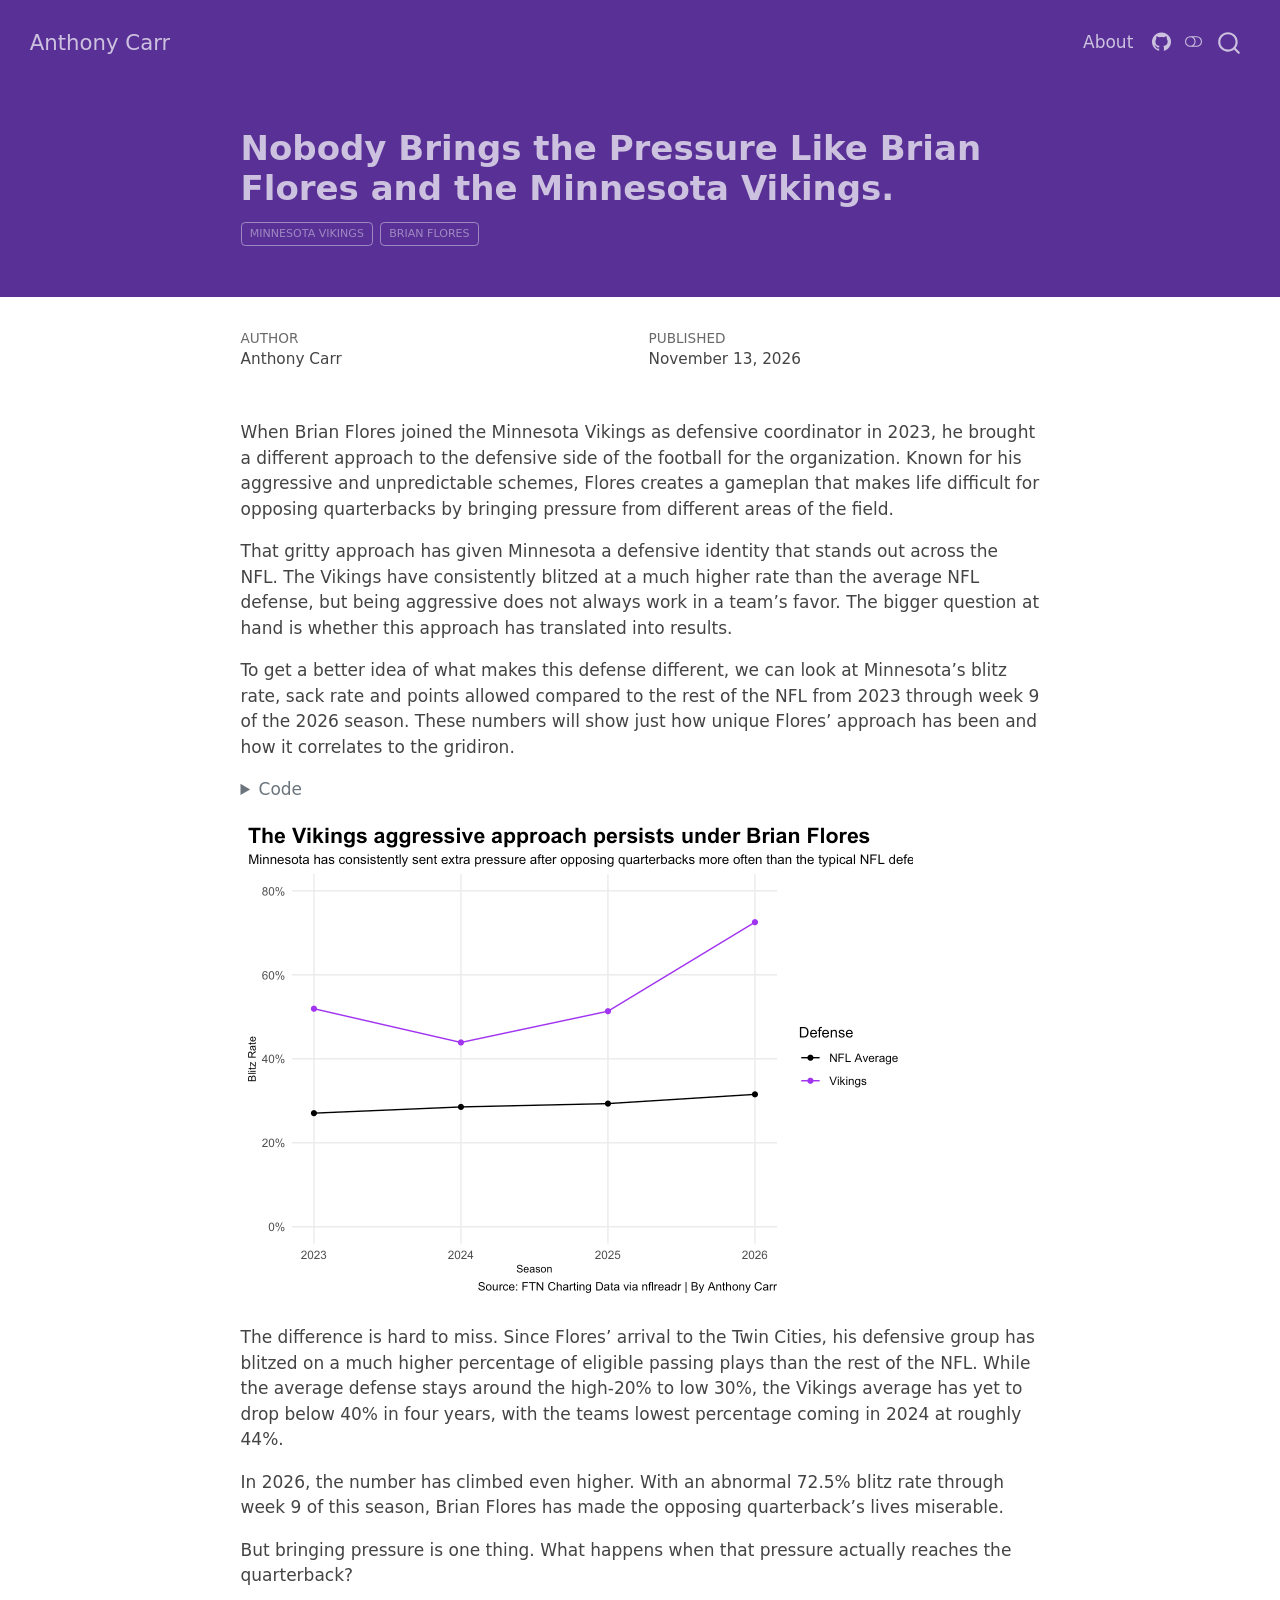
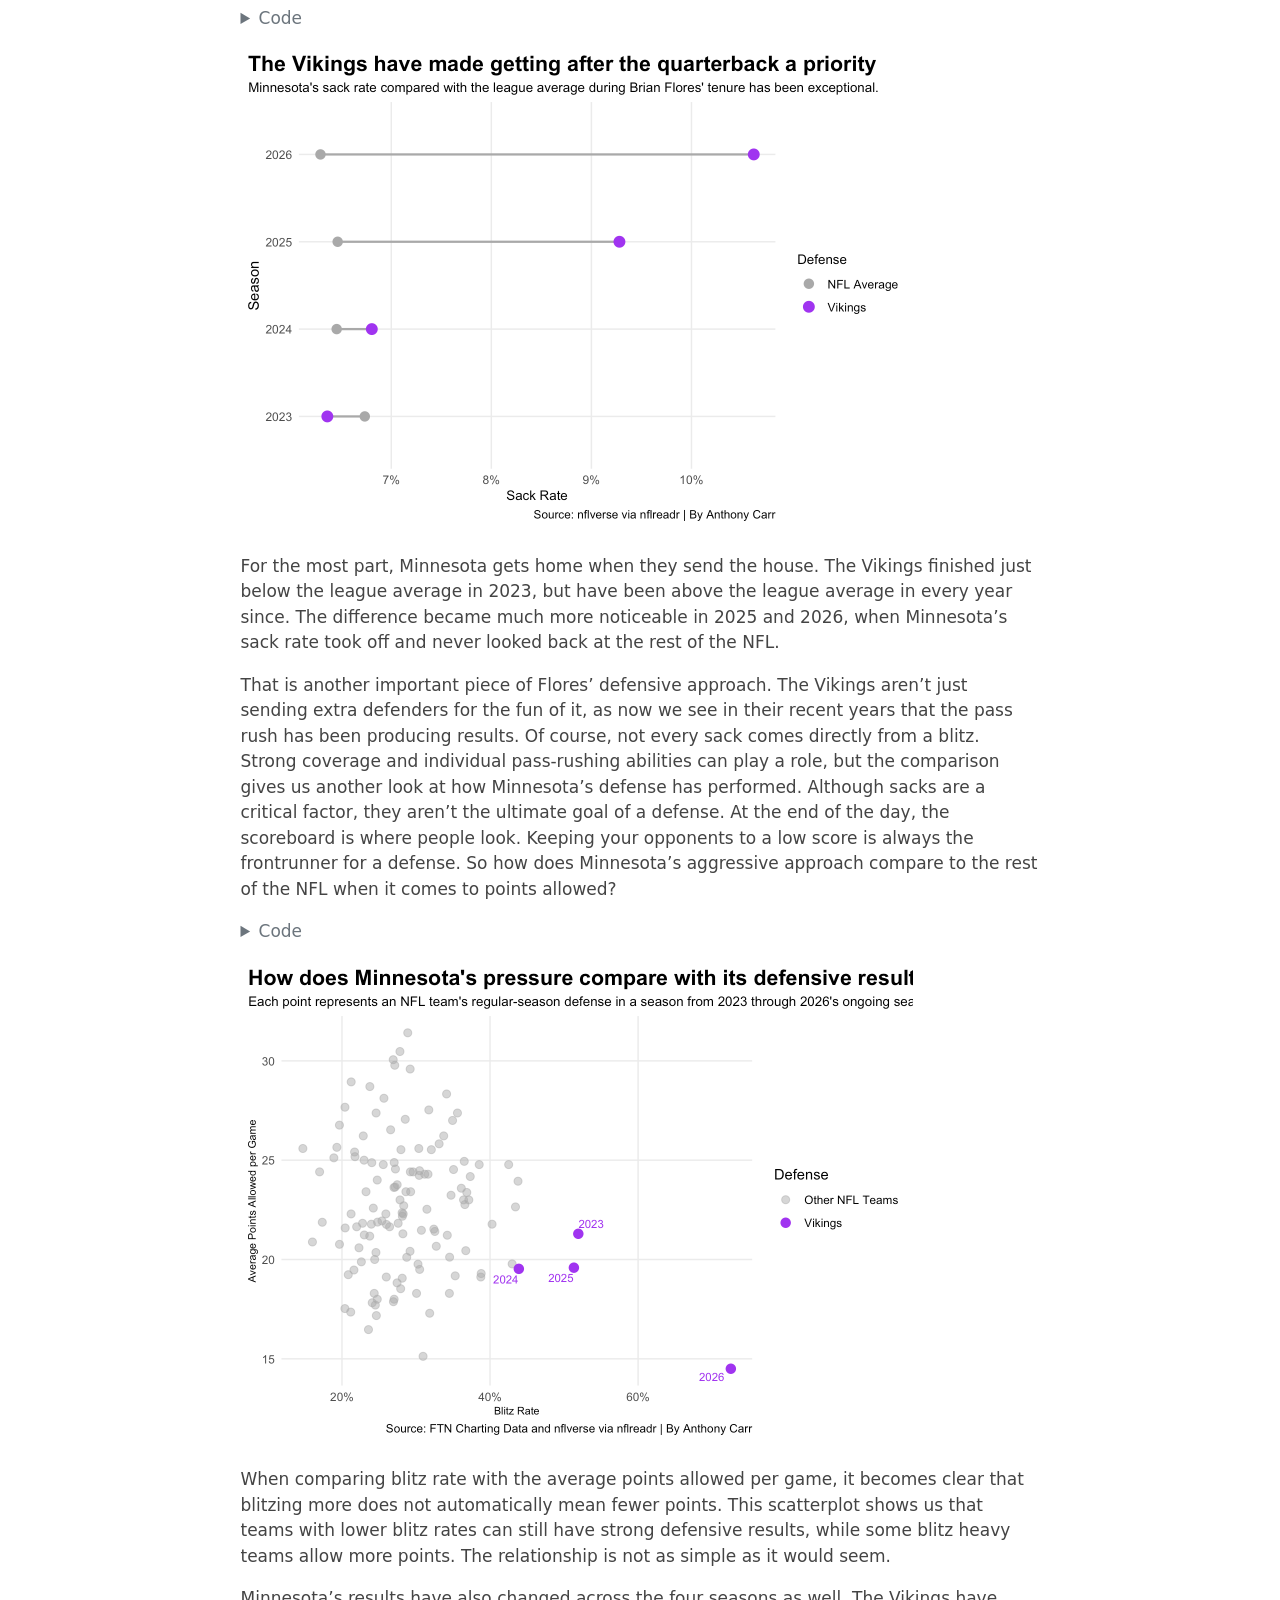
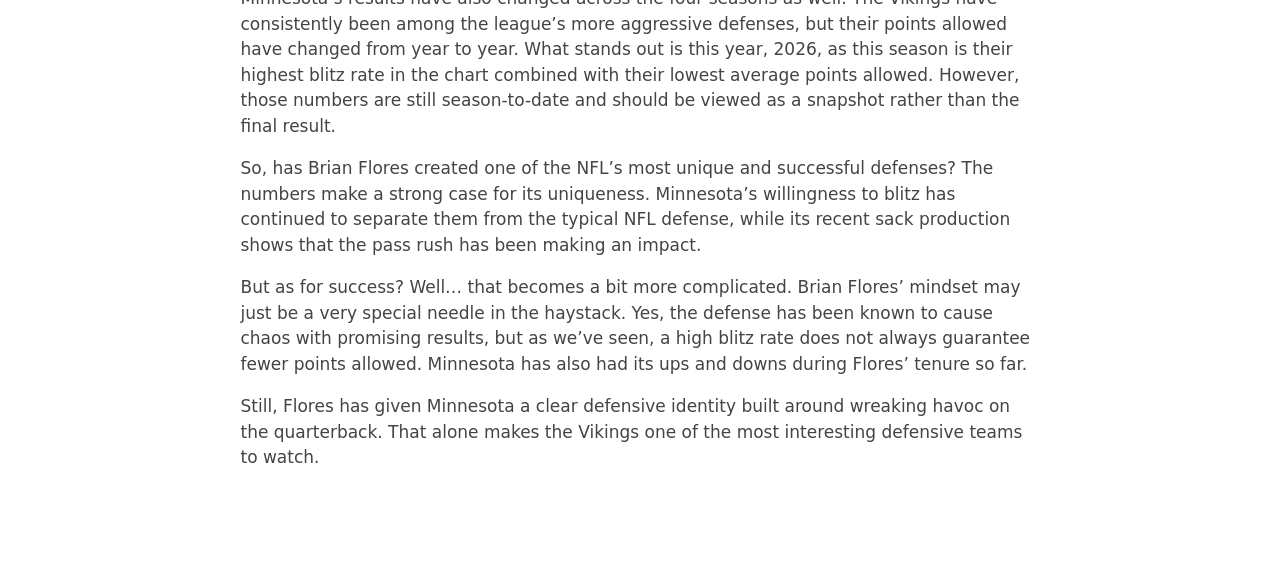
==== commit 60ce0b11: "tn5" ====
--- a/posts/minnesota-vikings-football-brianflores-defense-nfl/index.html
+++ b/posts/minnesota-vikings-football-brianflores-defense-nfl/index.html
@@ -9,7 +9,7 @@
 <meta name="author" content="Anthony Carr">
 <meta name="dcterms.date" content="2026-11-13">
 
-<title>Nobody Brings the Pressure Like Brian Flores and the Minnesota Vikings. – Is Brian Flores creating one of the most unique defenses in the NFL with the Minnesota Vikings?</title>
+<title>Nobody Brings the Pressure Like Brian Flores and the Minnesota Vikings. – Anthony Carr</title>
 <style>
 /* Default styles provided by pandoc.
 ** See https://pandoc.org/MANUAL.html#variables-for-html for config info.
@@ -299,7 +299,7 @@
       <div class="navbar-container container-fluid">
       <div class="navbar-brand-container mx-auto">
     <a class="navbar-brand" href="../../index.html">
-    <span class="navbar-title">Is Brian Flores creating one of the most unique defenses in the NFL with the Minnesota Vikings?</span>
+    <span class="navbar-title">Anthony Carr</span>
     </a>
   </div>
           <button class="navbar-toggler" type="button" data-bs-toggle="collapse" data-bs-target="#navbarCollapse" aria-controls="navbarCollapse" aria-expanded="false" aria-label="Toggle navigation" onclick="if (window.quartoToggleHeadroom) { window.quartoToggleHeadroom(); }">
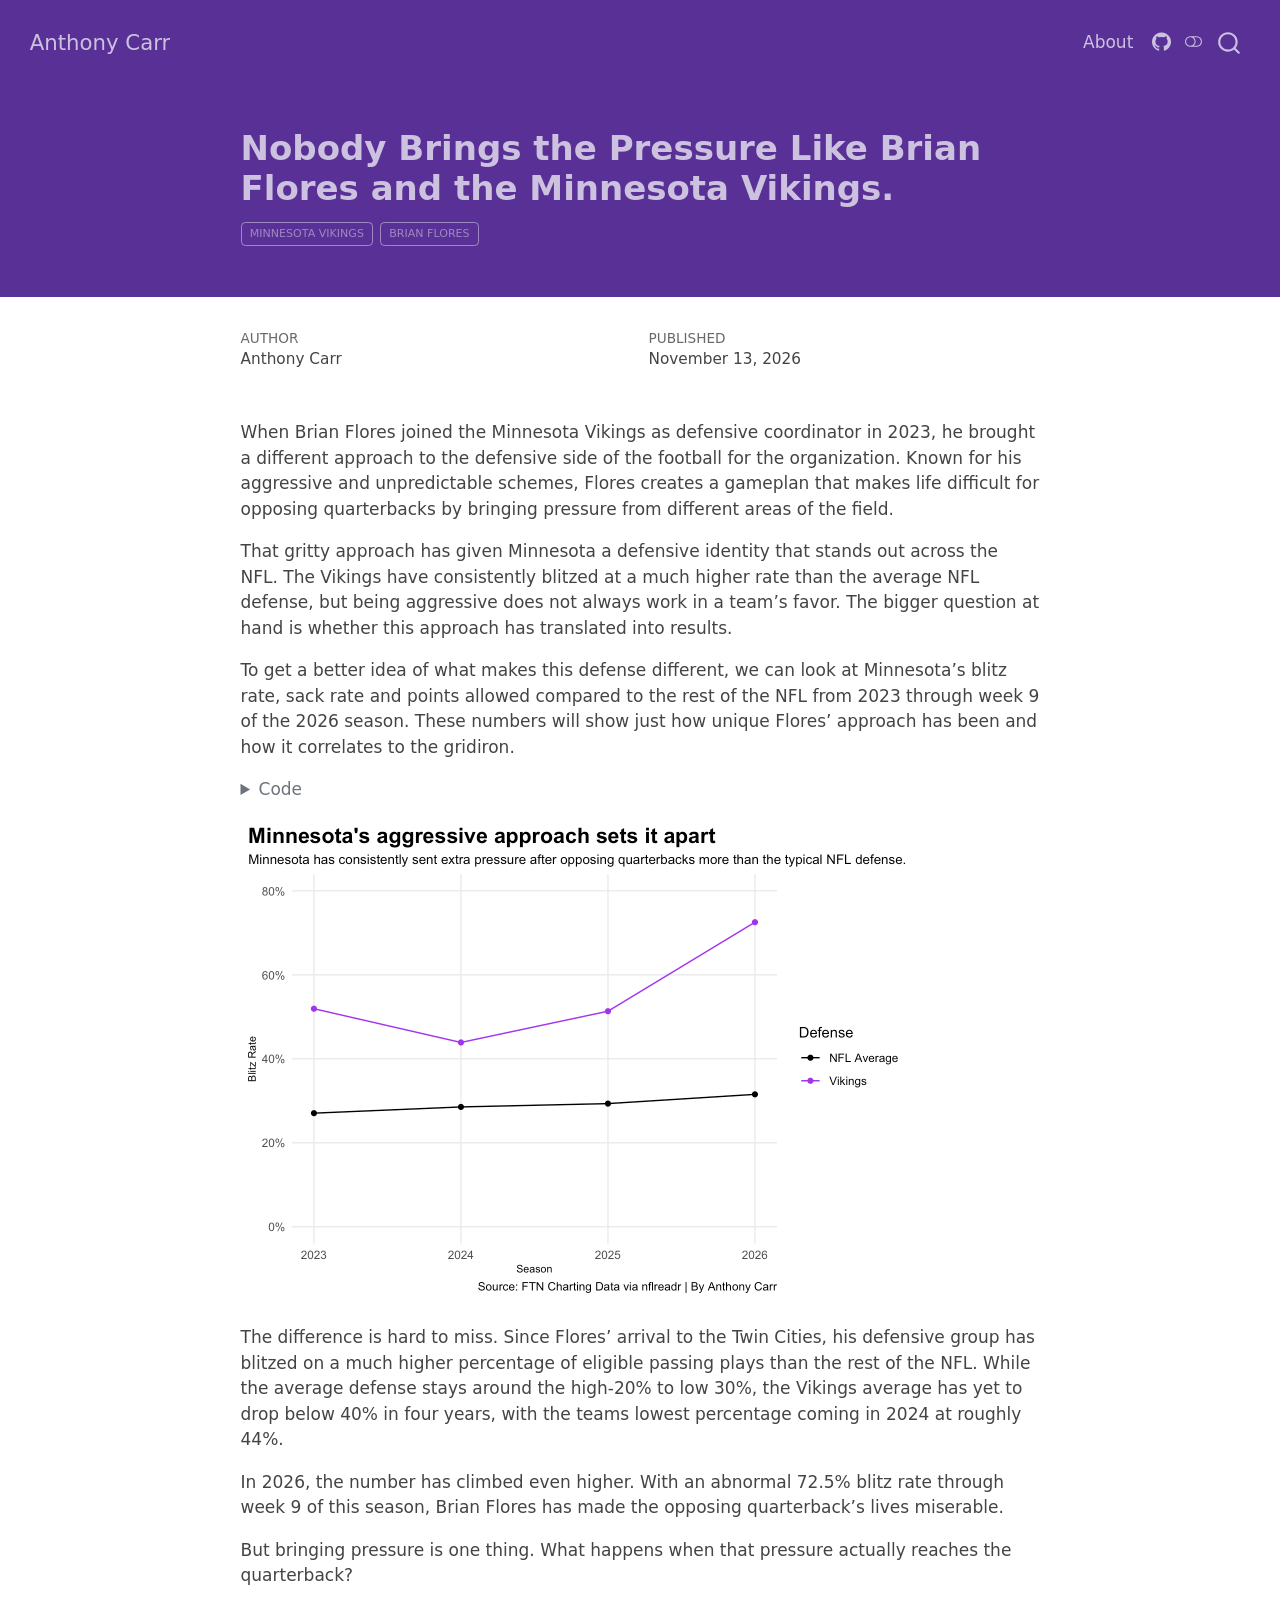
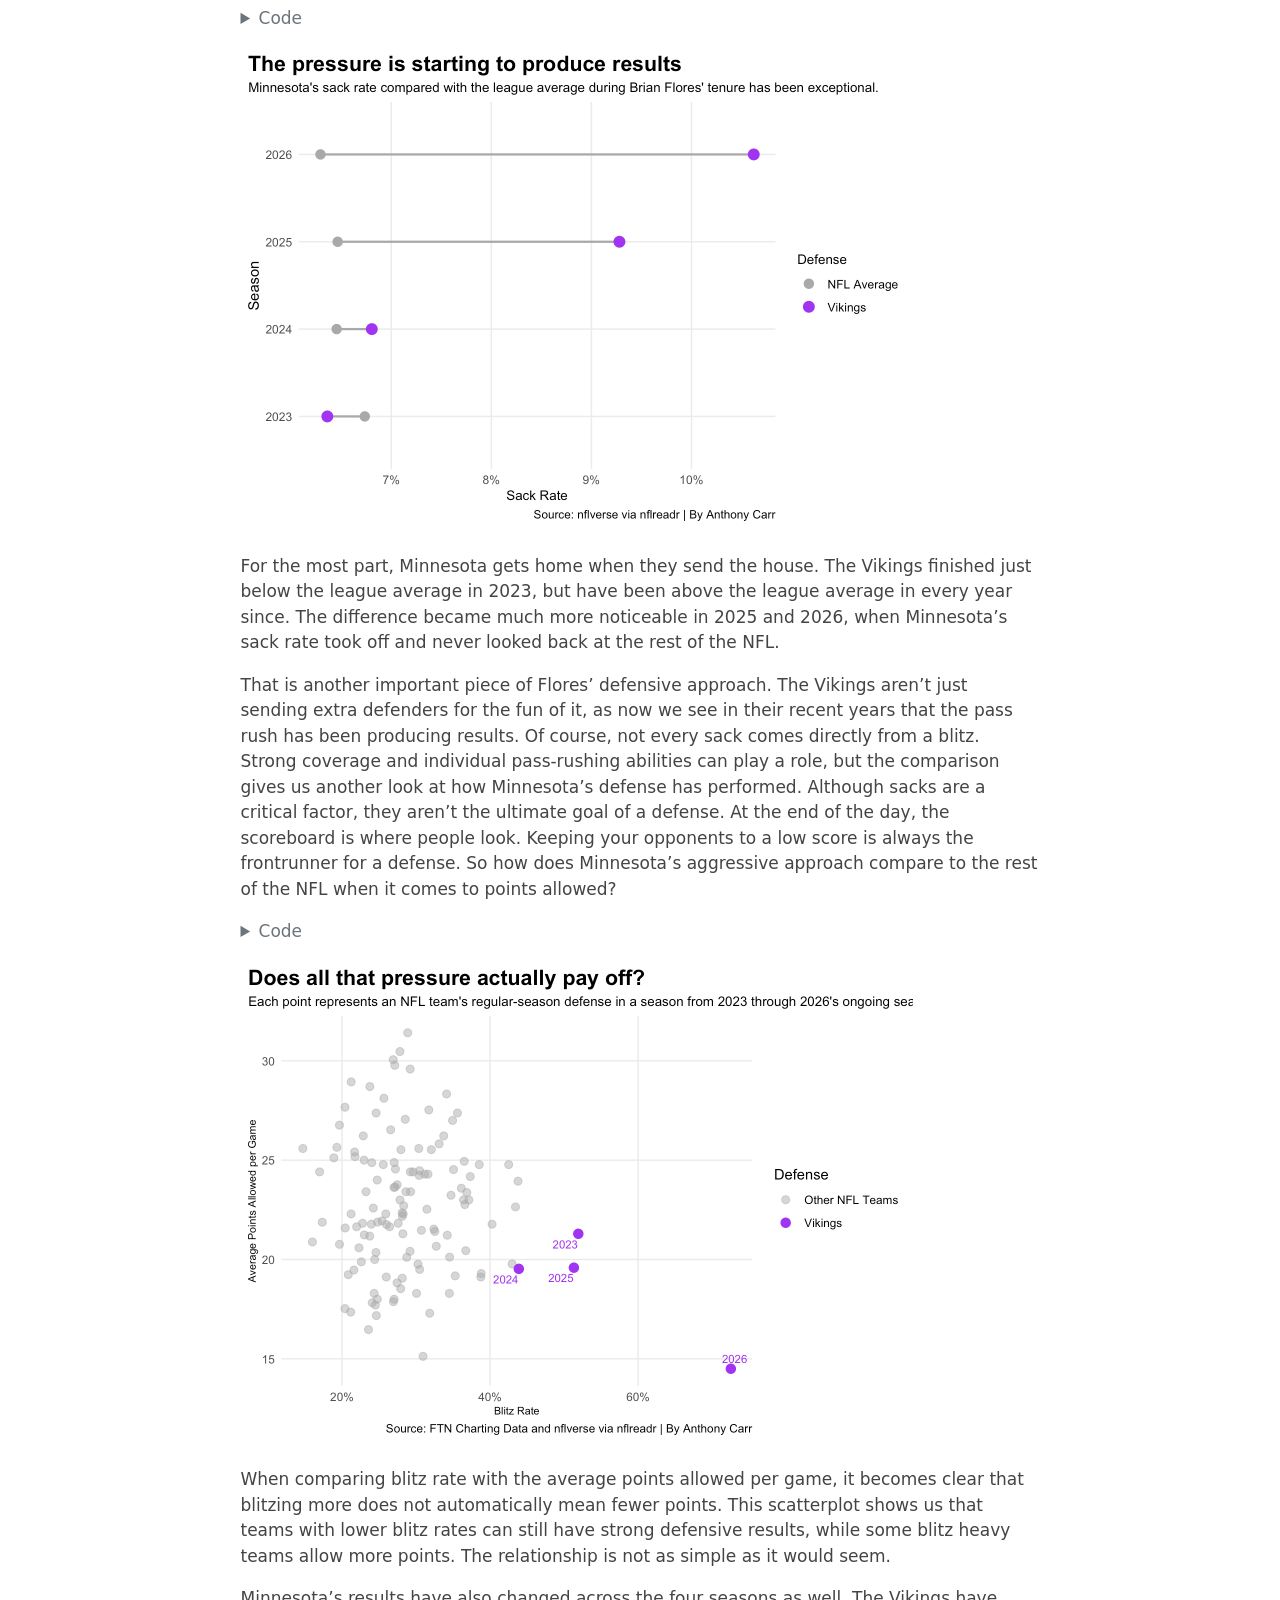
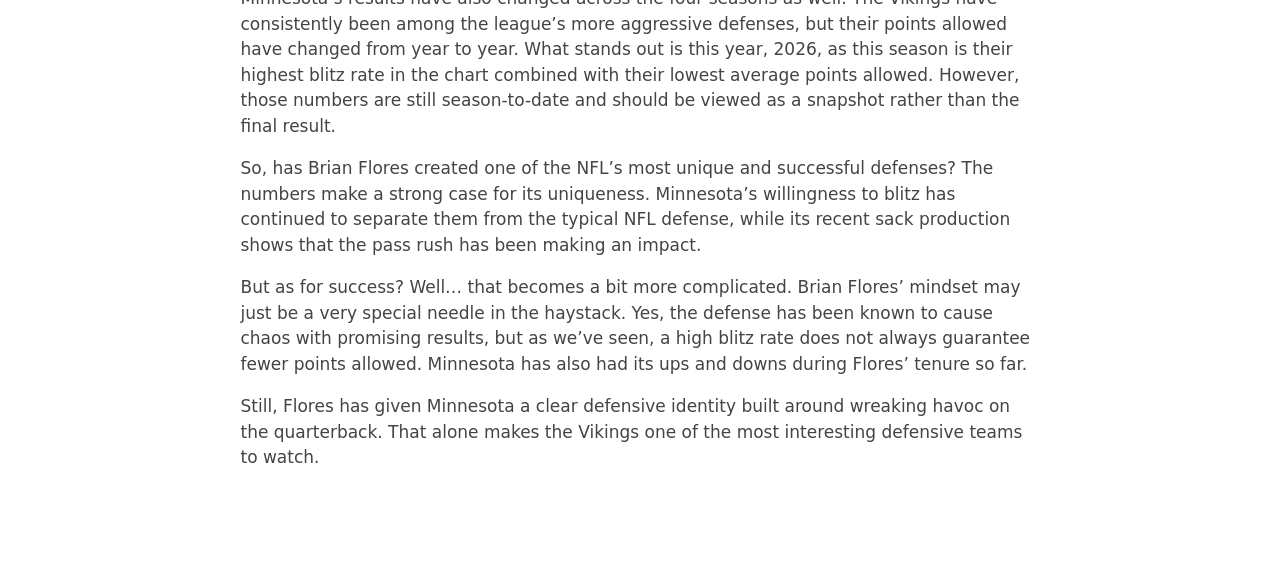
==== commit 85f26f8f: "f1" ====
--- a/posts/minnesota-vikings-football-brianflores-defense-nfl/index.html
+++ b/posts/minnesota-vikings-football-brianflores-defense-nfl/index.html
@@ -468,8 +468,8 @@
 <span id="cb1-90"><a href="#cb1-90" aria-hidden="true" tabindex="-1"></a>  <span class="fu">labs</span>(</span>
 <span id="cb1-91"><a href="#cb1-91" aria-hidden="true" tabindex="-1"></a>    <span class="at">x =</span> <span class="st">"Season"</span>,</span>
 <span id="cb1-92"><a href="#cb1-92" aria-hidden="true" tabindex="-1"></a>    <span class="at">y =</span> <span class="st">"Blitz Rate"</span>,</span>
-<span id="cb1-93"><a href="#cb1-93" aria-hidden="true" tabindex="-1"></a>    <span class="at">title =</span> <span class="st">"The Vikings aggressive approach persists under Brian Flores"</span>,</span>
-<span id="cb1-94"><a href="#cb1-94" aria-hidden="true" tabindex="-1"></a>    <span class="at">subtitle =</span> <span class="st">"Minnesota has consistently sent extra pressure after opposing quarterbacks more often than the typical NFL defense."</span>,</span>
+<span id="cb1-93"><a href="#cb1-93" aria-hidden="true" tabindex="-1"></a>    <span class="at">title =</span> <span class="st">"Minnesota's aggressive approach sets it apart"</span>,</span>
+<span id="cb1-94"><a href="#cb1-94" aria-hidden="true" tabindex="-1"></a>    <span class="at">subtitle =</span> <span class="st">"Minnesota has consistently sent extra pressure after opposing quarterbacks more than the typical NFL defense."</span>,</span>
 <span id="cb1-95"><a href="#cb1-95" aria-hidden="true" tabindex="-1"></a>    <span class="at">caption =</span> <span class="st">"Source: FTN Charting Data via nflreadr | By Anthony Carr"</span></span>
 <span id="cb1-96"><a href="#cb1-96" aria-hidden="true" tabindex="-1"></a>  ) <span class="sc">+</span></span>
 <span id="cb1-97"><a href="#cb1-97" aria-hidden="true" tabindex="-1"></a>  <span class="fu">theme_minimal</span>() <span class="sc">+</span></span>
@@ -554,7 +554,7 @@
 <span id="cb2-57"><a href="#cb2-57" aria-hidden="true" tabindex="-1"></a>  <span class="fu">labs</span>(</span>
 <span id="cb2-58"><a href="#cb2-58" aria-hidden="true" tabindex="-1"></a>    <span class="at">x =</span> <span class="st">"Sack Rate"</span>,</span>
 <span id="cb2-59"><a href="#cb2-59" aria-hidden="true" tabindex="-1"></a>    <span class="at">y =</span> <span class="st">"Season"</span>,</span>
-<span id="cb2-60"><a href="#cb2-60" aria-hidden="true" tabindex="-1"></a>    <span class="at">title =</span> <span class="st">"The Vikings have made getting after the quarterback a priority"</span>,</span>
+<span id="cb2-60"><a href="#cb2-60" aria-hidden="true" tabindex="-1"></a>    <span class="at">title =</span> <span class="st">"The pressure is starting to produce results"</span>,</span>
 <span id="cb2-61"><a href="#cb2-61" aria-hidden="true" tabindex="-1"></a>    <span class="at">subtitle =</span> <span class="st">"Minnesota's sack rate compared with the league average during Brian Flores' tenure has been exceptional."</span>,</span>
 <span id="cb2-62"><a href="#cb2-62" aria-hidden="true" tabindex="-1"></a>    <span class="at">caption =</span> <span class="st">"Source: nflverse via nflreadr | By Anthony Carr"</span></span>
 <span id="cb2-63"><a href="#cb2-63" aria-hidden="true" tabindex="-1"></a>  ) <span class="sc">+</span></span>
@@ -664,7 +664,7 @@
 <span id="cb3-79"><a href="#cb3-79" aria-hidden="true" tabindex="-1"></a>  <span class="fu">labs</span>(</span>
 <span id="cb3-80"><a href="#cb3-80" aria-hidden="true" tabindex="-1"></a>    <span class="at">x =</span> <span class="st">"Blitz Rate"</span>,</span>
 <span id="cb3-81"><a href="#cb3-81" aria-hidden="true" tabindex="-1"></a>    <span class="at">y =</span> <span class="st">"Average Points Allowed per Game"</span>,</span>
-<span id="cb3-82"><a href="#cb3-82" aria-hidden="true" tabindex="-1"></a>    <span class="at">title =</span> <span class="st">"How does Minnesota's pressure compare with its defensive results?"</span>,</span>
+<span id="cb3-82"><a href="#cb3-82" aria-hidden="true" tabindex="-1"></a>    <span class="at">title =</span> <span class="st">"Does all that pressure actually pay off?"</span>,</span>
 <span id="cb3-83"><a href="#cb3-83" aria-hidden="true" tabindex="-1"></a>    <span class="at">subtitle =</span> <span class="st">"Each point represents an NFL team's regular-season defense in a season from 2023 through 2026's ongoing season."</span>,</span>
 <span id="cb3-84"><a href="#cb3-84" aria-hidden="true" tabindex="-1"></a>    <span class="at">caption =</span> <span class="st">"Source: FTN Charting Data and nflverse via nflreadr | By Anthony Carr"</span></span>
 <span id="cb3-85"><a href="#cb3-85" aria-hidden="true" tabindex="-1"></a>  ) <span class="sc">+</span></span>
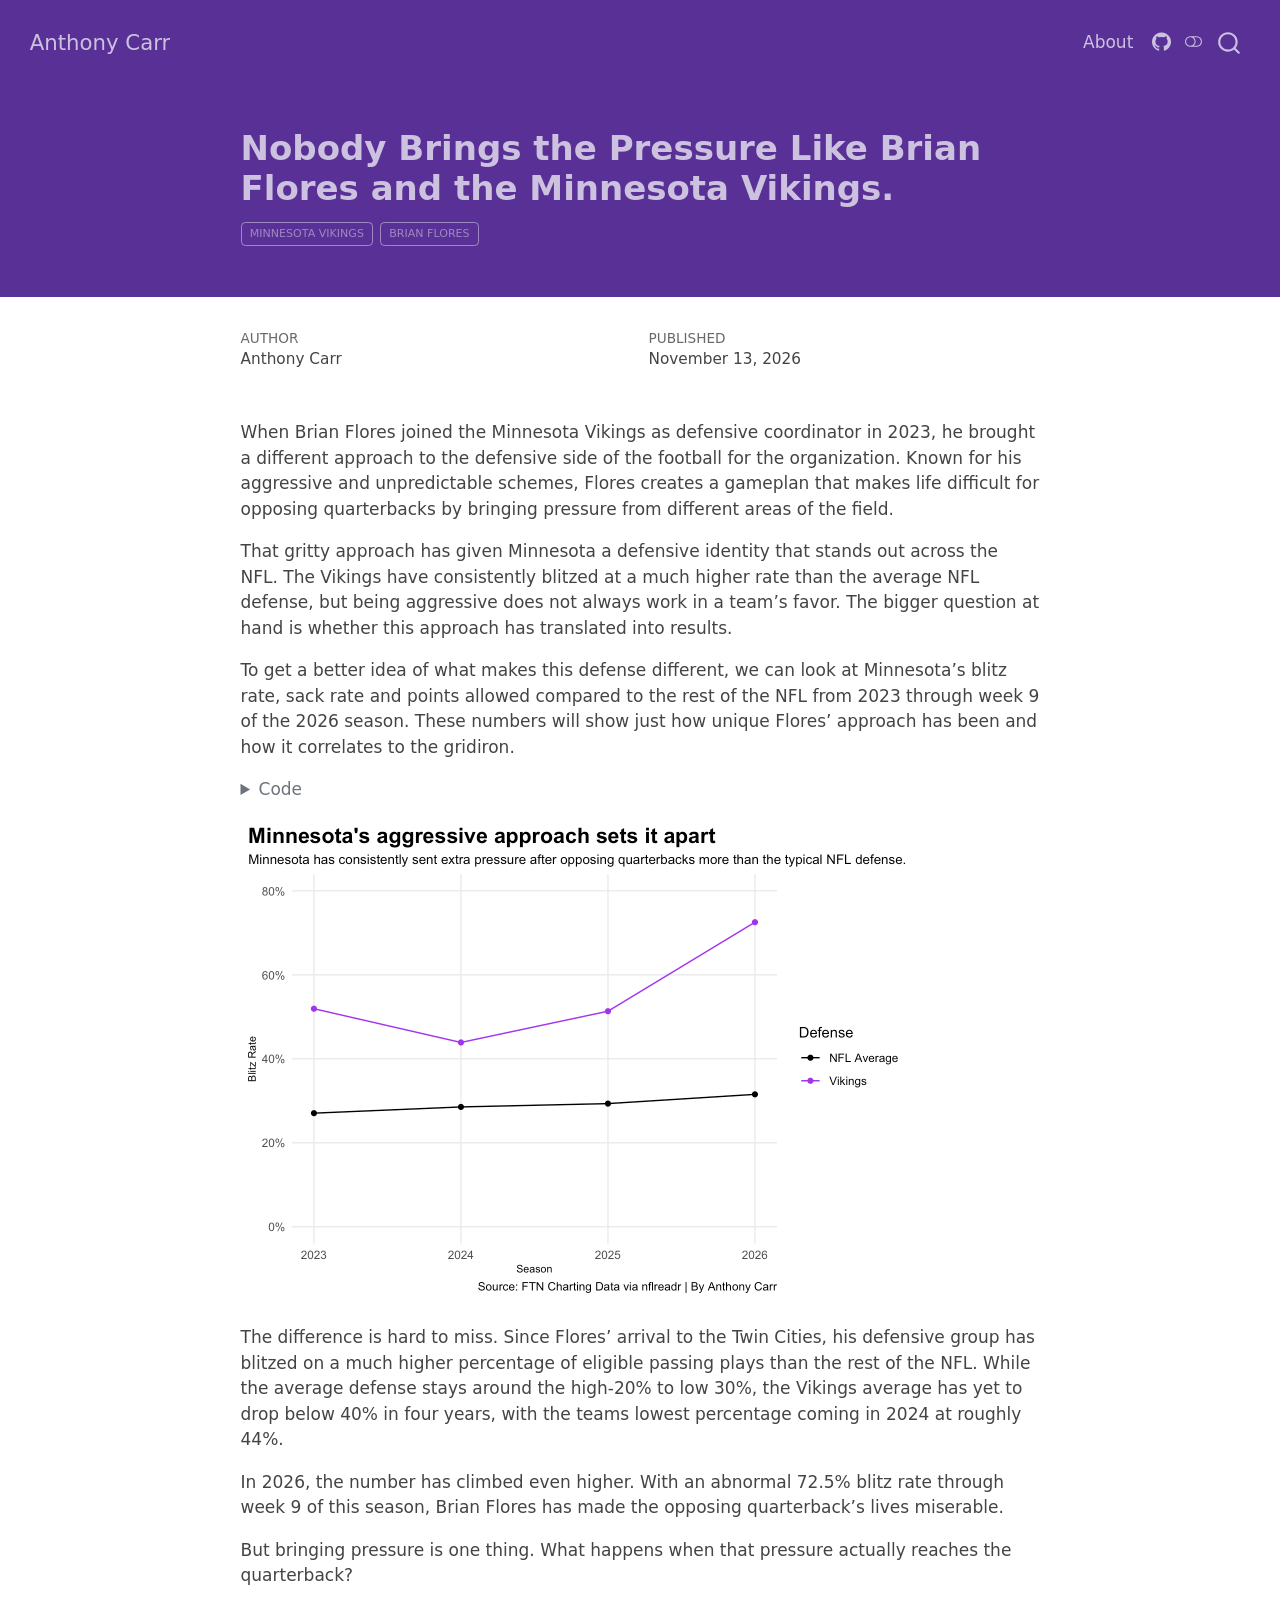
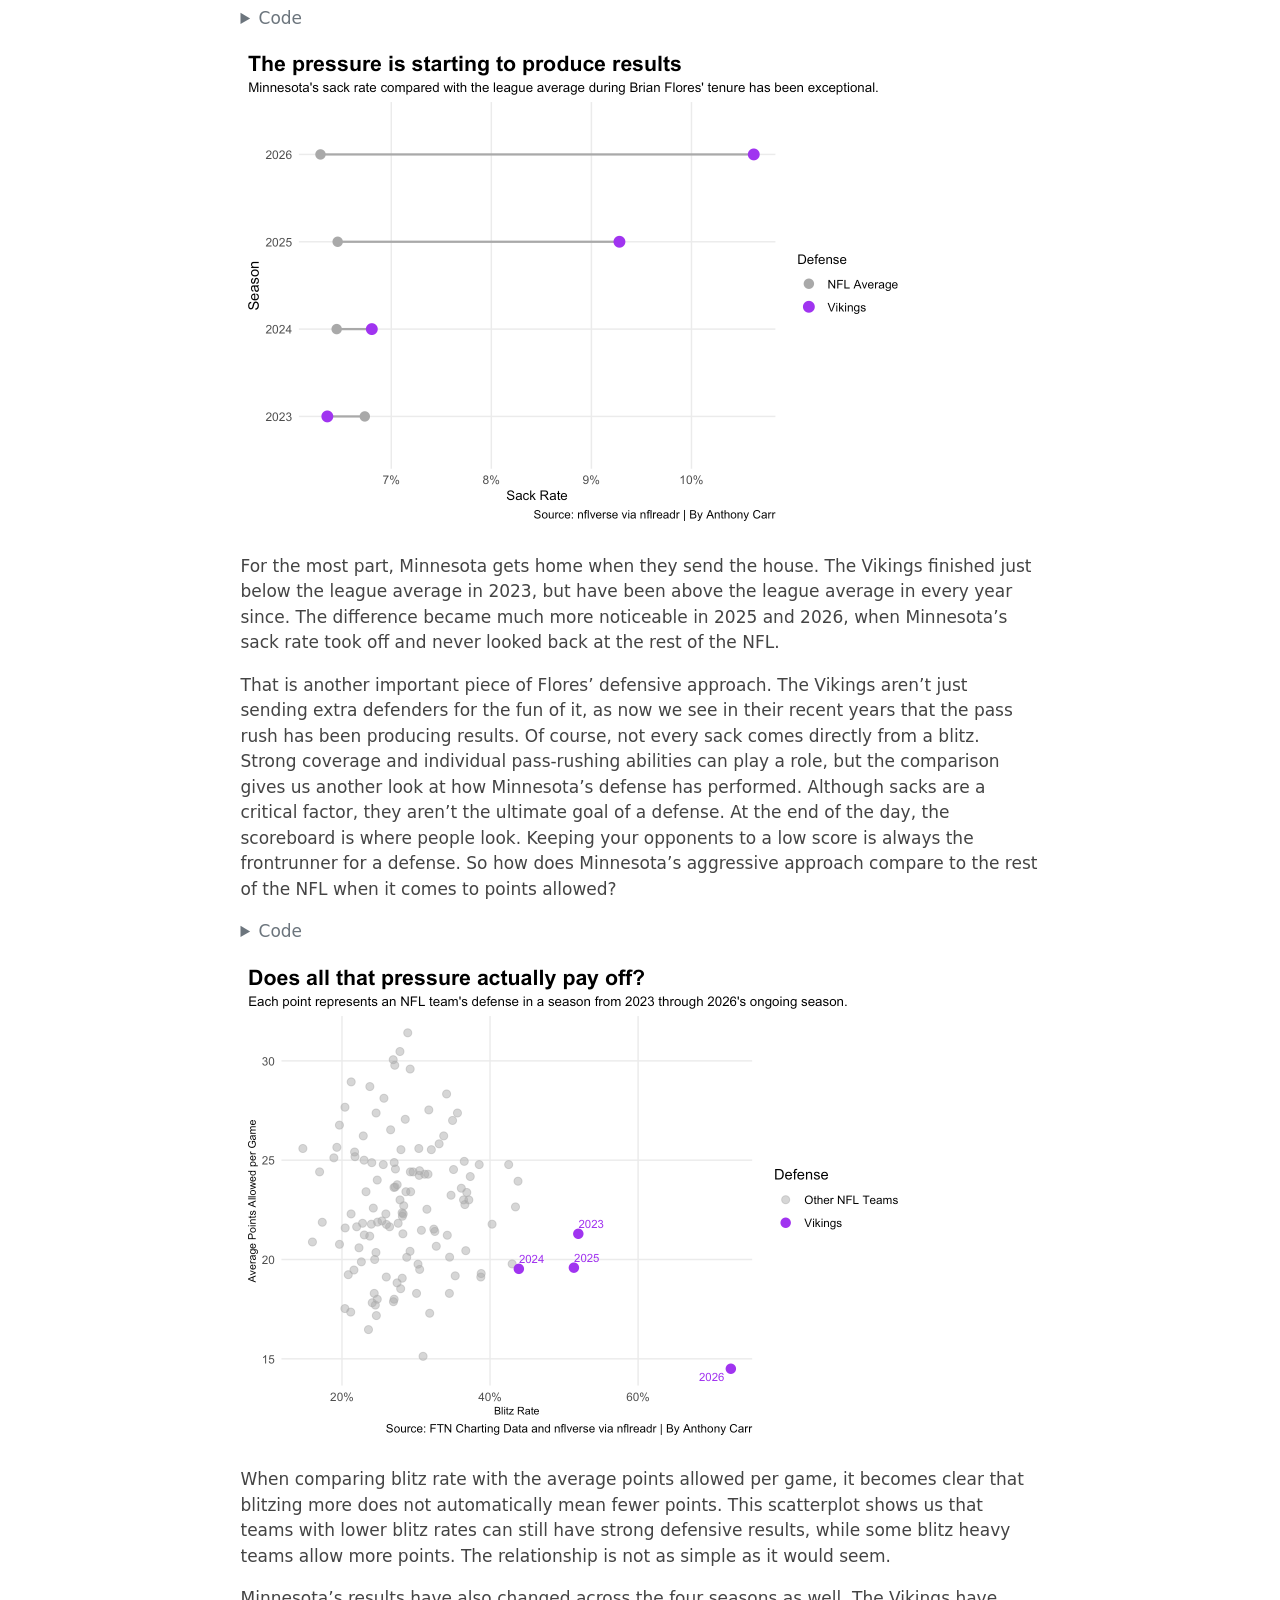
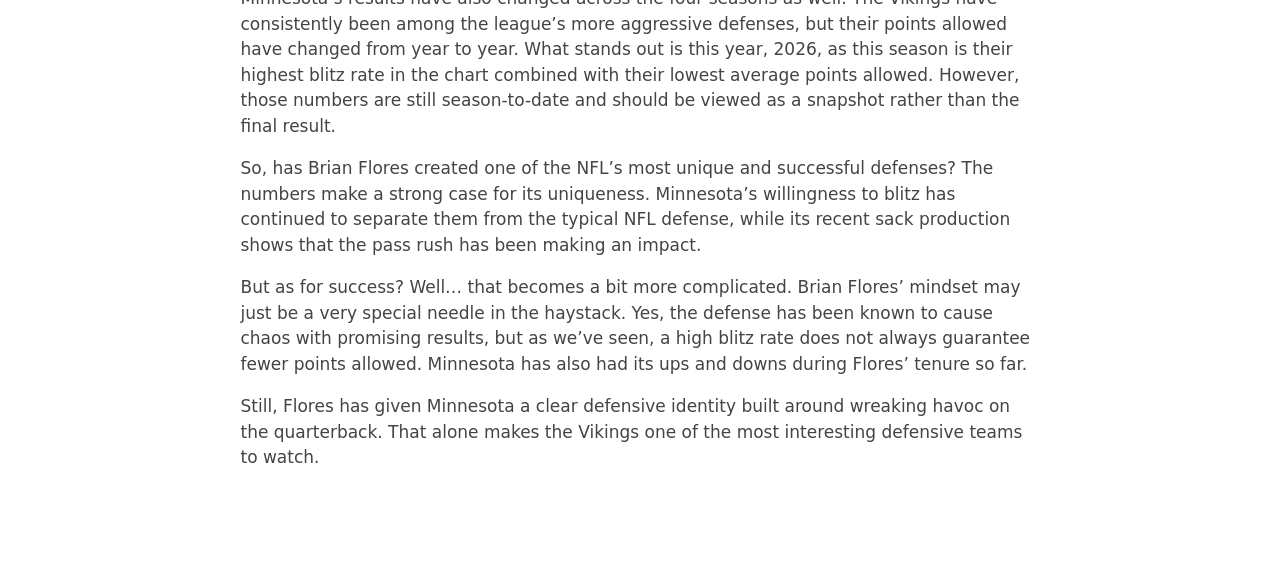
==== commit f36058af: "fn1" ====
--- a/posts/minnesota-vikings-football-brianflores-defense-nfl/index.html
+++ b/posts/minnesota-vikings-football-brianflores-defense-nfl/index.html
@@ -665,7 +665,7 @@
 <span id="cb3-80"><a href="#cb3-80" aria-hidden="true" tabindex="-1"></a>    <span class="at">x =</span> <span class="st">"Blitz Rate"</span>,</span>
 <span id="cb3-81"><a href="#cb3-81" aria-hidden="true" tabindex="-1"></a>    <span class="at">y =</span> <span class="st">"Average Points Allowed per Game"</span>,</span>
 <span id="cb3-82"><a href="#cb3-82" aria-hidden="true" tabindex="-1"></a>    <span class="at">title =</span> <span class="st">"Does all that pressure actually pay off?"</span>,</span>
-<span id="cb3-83"><a href="#cb3-83" aria-hidden="true" tabindex="-1"></a>    <span class="at">subtitle =</span> <span class="st">"Each point represents an NFL team's regular-season defense in a season from 2023 through 2026's ongoing season."</span>,</span>
+<span id="cb3-83"><a href="#cb3-83" aria-hidden="true" tabindex="-1"></a>    <span class="at">subtitle =</span> <span class="st">"Each point represents an NFL team's defense in a season from 2023 through 2026's ongoing season."</span>,</span>
 <span id="cb3-84"><a href="#cb3-84" aria-hidden="true" tabindex="-1"></a>    <span class="at">caption =</span> <span class="st">"Source: FTN Charting Data and nflverse via nflreadr | By Anthony Carr"</span></span>
 <span id="cb3-85"><a href="#cb3-85" aria-hidden="true" tabindex="-1"></a>  ) <span class="sc">+</span></span>
 <span id="cb3-86"><a href="#cb3-86" aria-hidden="true" tabindex="-1"></a>  <span class="fu">theme_minimal</span>() <span class="sc">+</span></span>
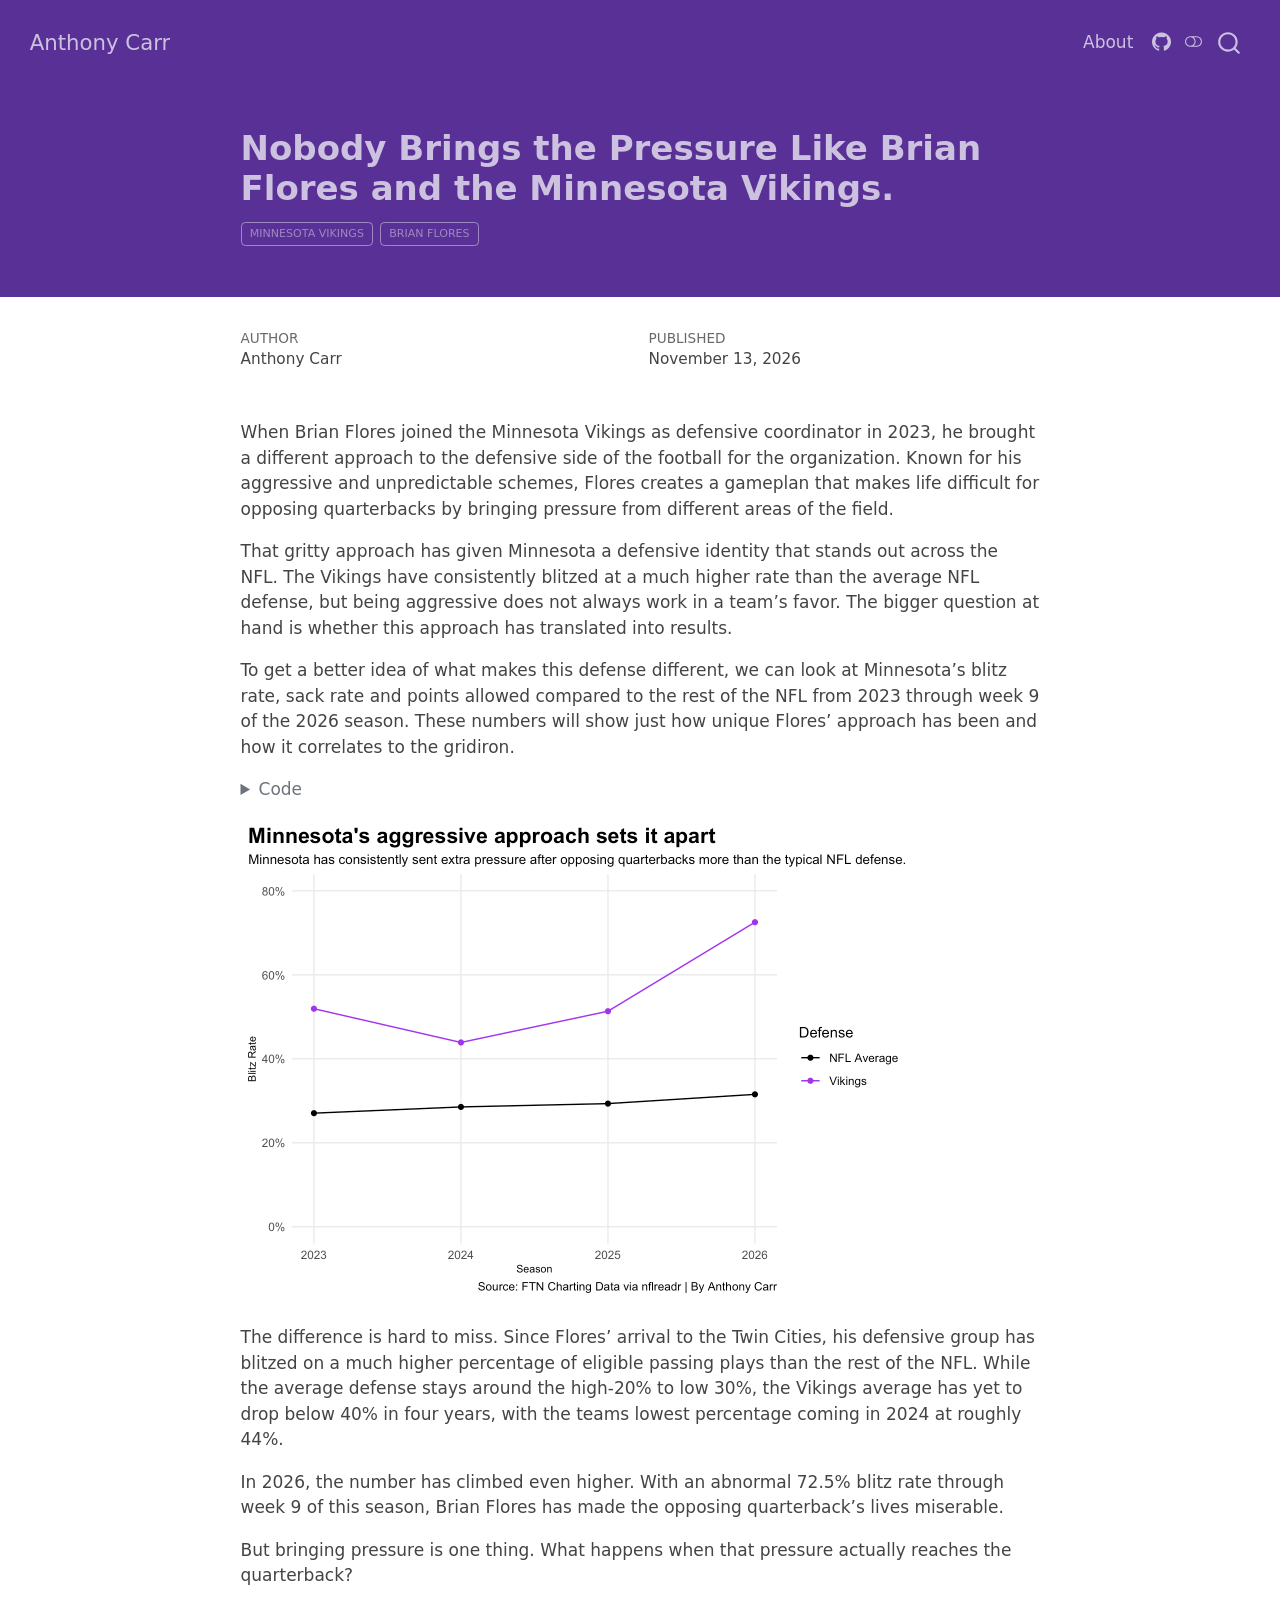
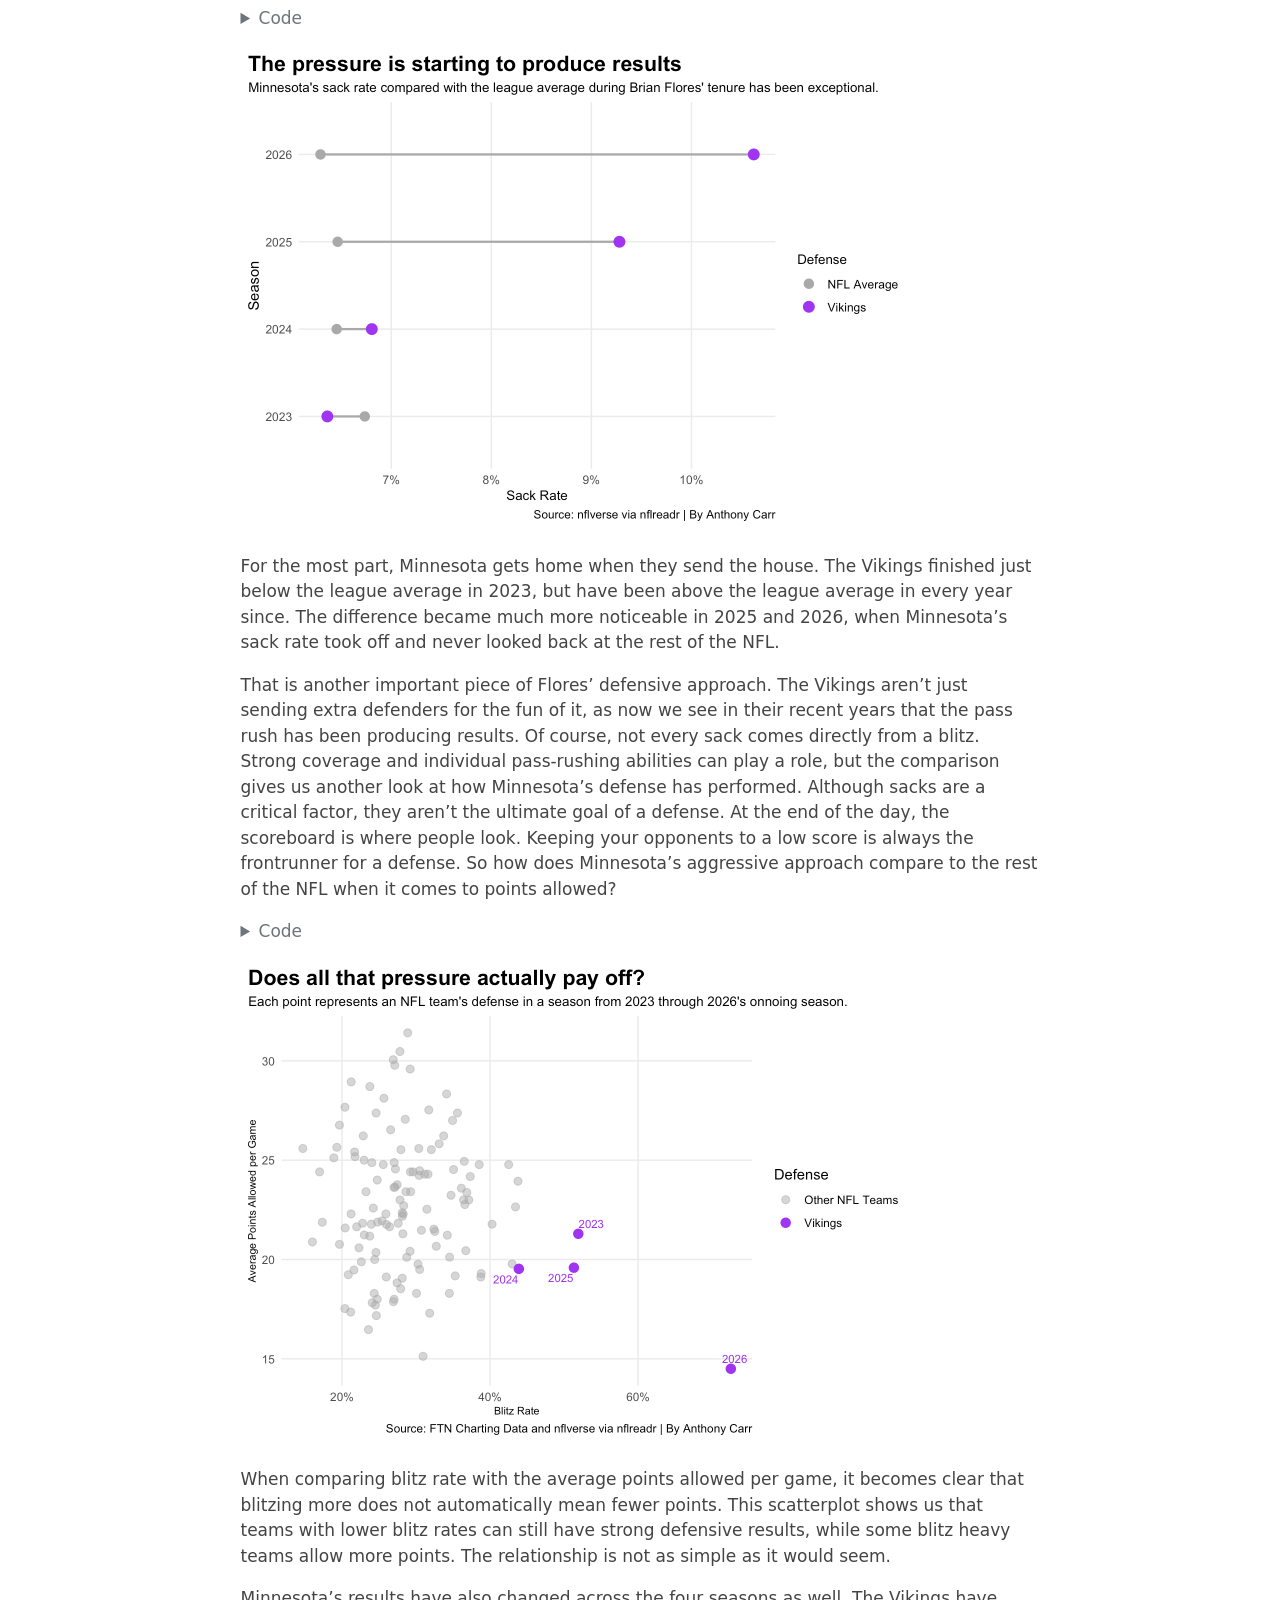
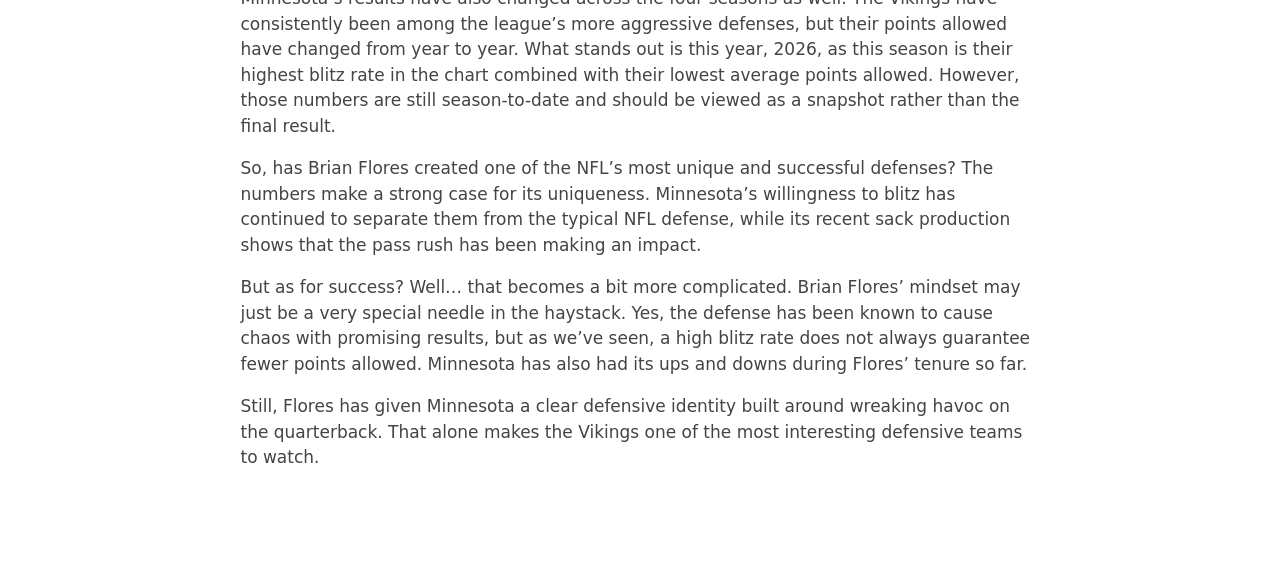
==== commit 2164f1e3: "fn1" ====
--- a/posts/minnesota-vikings-football-brianflores-defense-nfl/index.html
+++ b/posts/minnesota-vikings-football-brianflores-defense-nfl/index.html
@@ -665,7 +665,7 @@
 <span id="cb3-80"><a href="#cb3-80" aria-hidden="true" tabindex="-1"></a>    <span class="at">x =</span> <span class="st">"Blitz Rate"</span>,</span>
 <span id="cb3-81"><a href="#cb3-81" aria-hidden="true" tabindex="-1"></a>    <span class="at">y =</span> <span class="st">"Average Points Allowed per Game"</span>,</span>
 <span id="cb3-82"><a href="#cb3-82" aria-hidden="true" tabindex="-1"></a>    <span class="at">title =</span> <span class="st">"Does all that pressure actually pay off?"</span>,</span>
-<span id="cb3-83"><a href="#cb3-83" aria-hidden="true" tabindex="-1"></a>    <span class="at">subtitle =</span> <span class="st">"Each point represents an NFL team's defense in a season from 2023 through 2026's ongoing season."</span>,</span>
+<span id="cb3-83"><a href="#cb3-83" aria-hidden="true" tabindex="-1"></a>    <span class="at">subtitle =</span> <span class="st">"Each point represents an NFL team's defense in a season from 2023 through 2026's onnoing season."</span>,</span>
 <span id="cb3-84"><a href="#cb3-84" aria-hidden="true" tabindex="-1"></a>    <span class="at">caption =</span> <span class="st">"Source: FTN Charting Data and nflverse via nflreadr | By Anthony Carr"</span></span>
 <span id="cb3-85"><a href="#cb3-85" aria-hidden="true" tabindex="-1"></a>  ) <span class="sc">+</span></span>
 <span id="cb3-86"><a href="#cb3-86" aria-hidden="true" tabindex="-1"></a>  <span class="fu">theme_minimal</span>() <span class="sc">+</span></span>
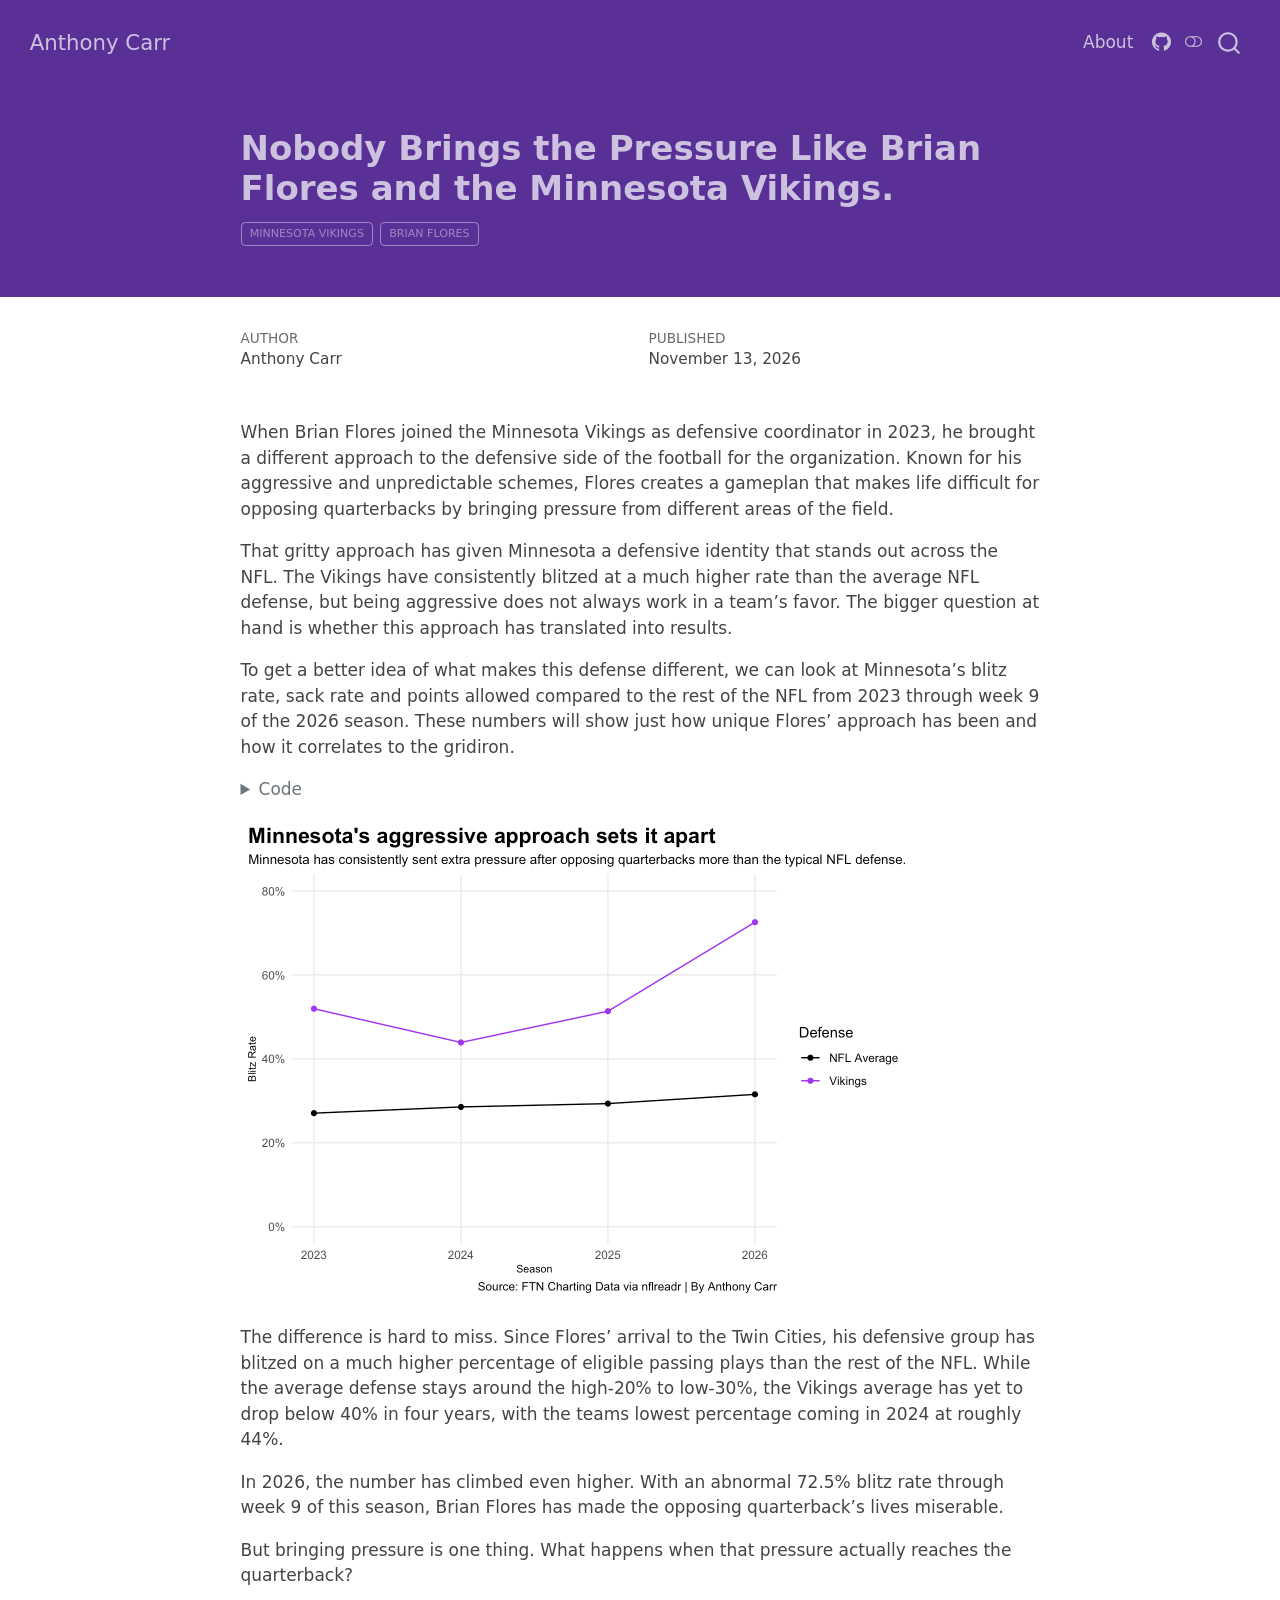
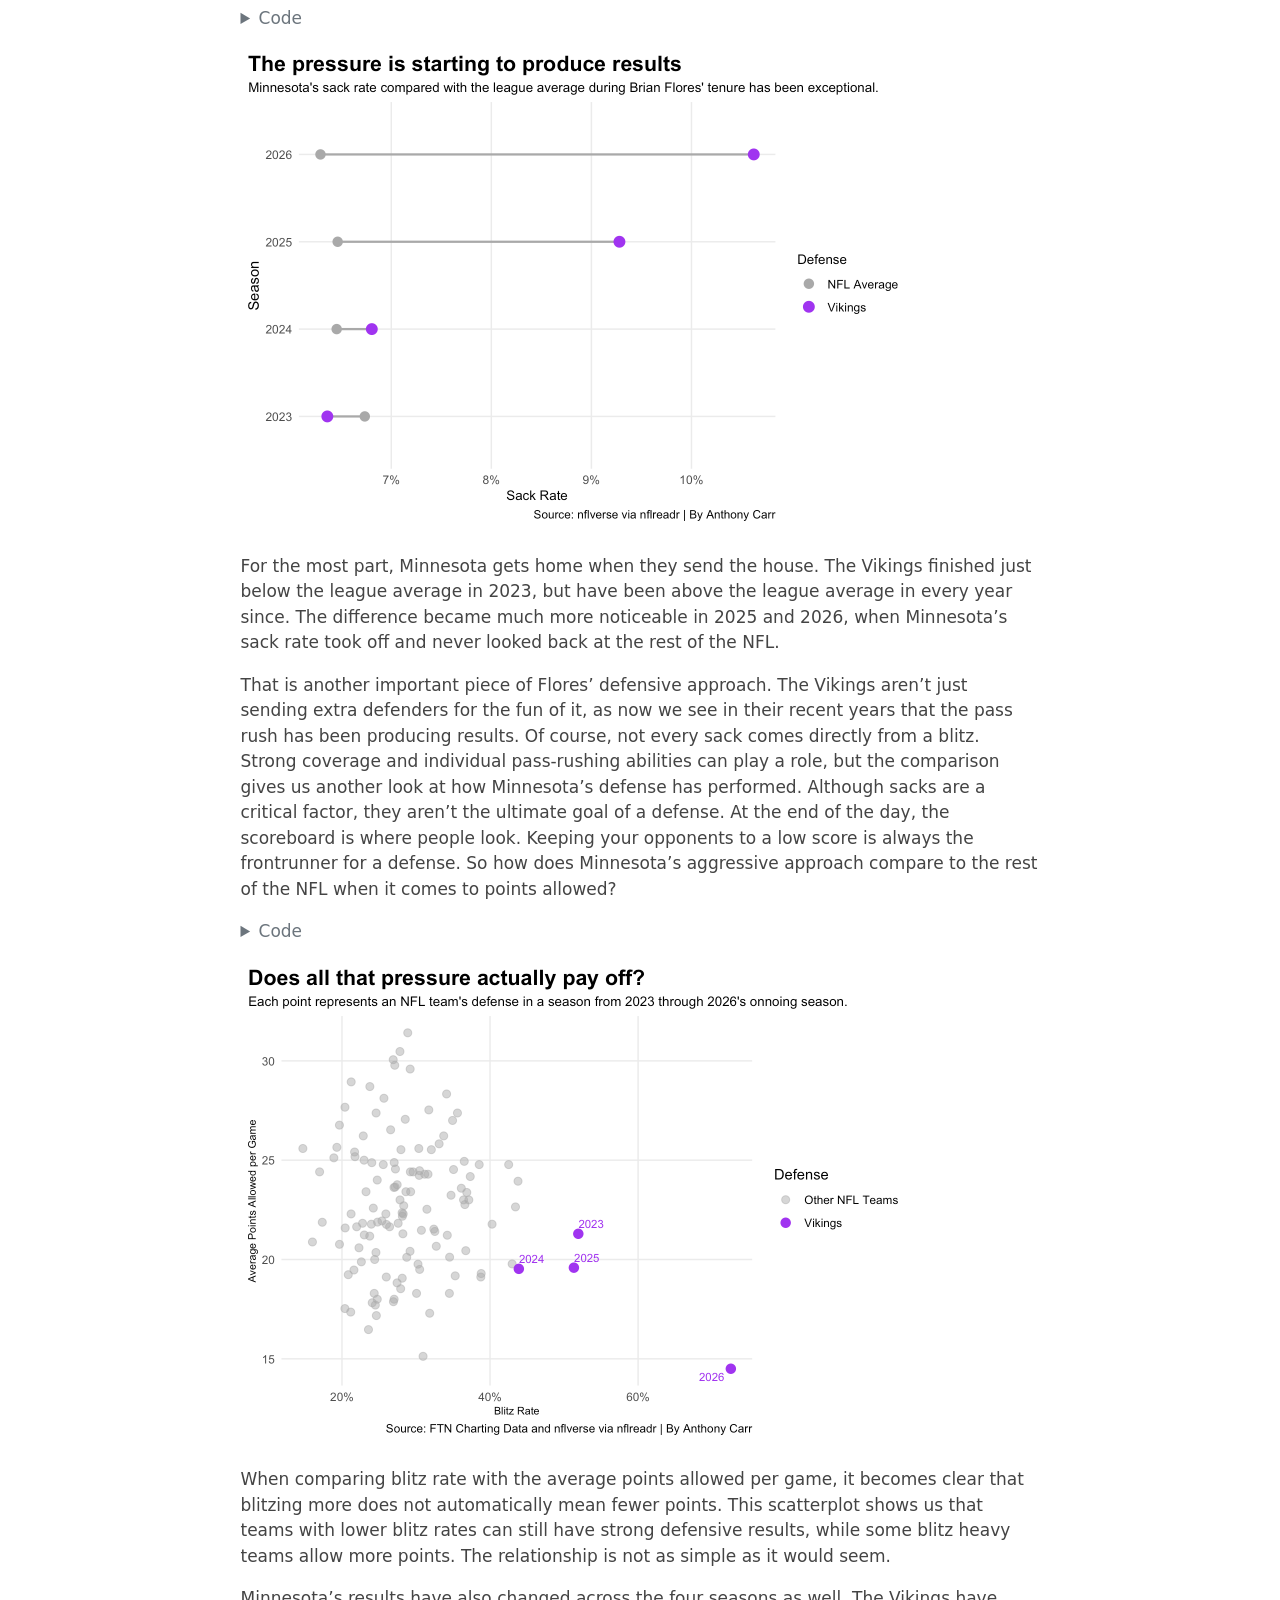
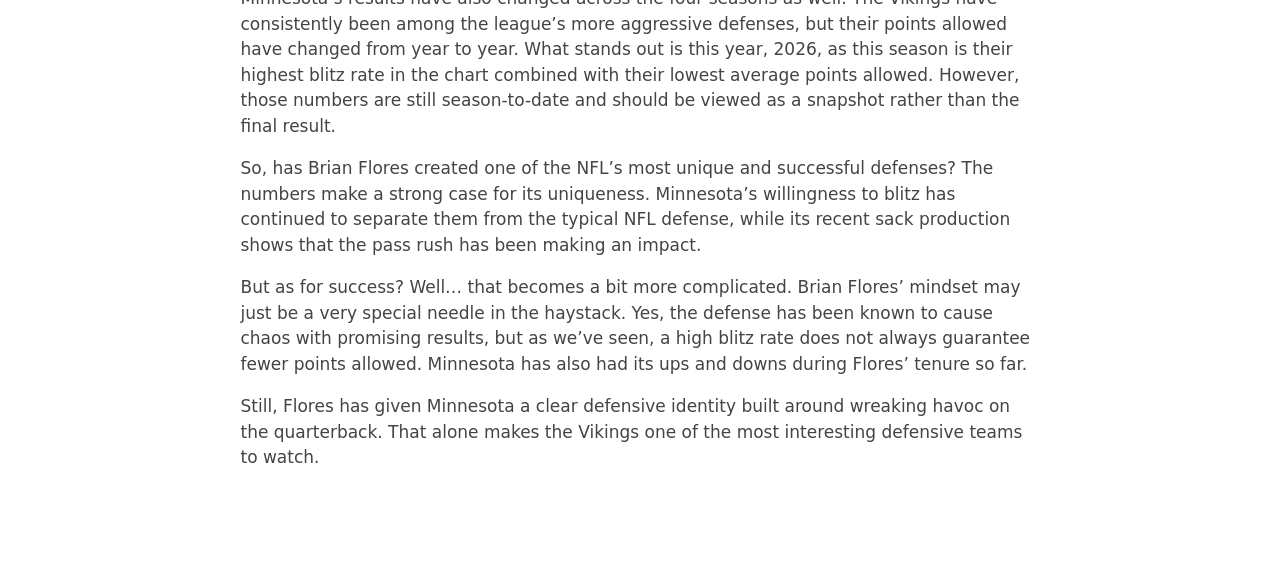
==== commit 12ba4ef1: "a" ====
--- a/posts/minnesota-vikings-football-brianflores-defense-nfl/index.html
+++ b/posts/minnesota-vikings-football-brianflores-defense-nfl/index.html
@@ -489,7 +489,7 @@
 </div>
 </div>
 </div>
-<p>The difference is hard to miss. Since Flores’ arrival to the Twin Cities, his defensive group has blitzed on a much higher percentage of eligible passing plays than the rest of the NFL. While the average defense stays around the high-20% to low 30%, the Vikings average has yet to drop below 40% in four years, with the teams lowest percentage coming in 2024 at roughly 44%.</p>
+<p>The difference is hard to miss. Since Flores’ arrival to the Twin Cities, his defensive group has blitzed on a much higher percentage of eligible passing plays than the rest of the NFL. While the average defense stays around the high-20% to low-30%, the Vikings average has yet to drop below 40% in four years, with the teams lowest percentage coming in 2024 at roughly 44%.</p>
 <p>In 2026, the number has climbed even higher. With an abnormal 72.5% blitz rate through week 9 of this season, Brian Flores has made the opposing quarterback’s lives miserable.</p>
 <p>But bringing pressure is one thing. What happens when that pressure actually reaches the quarterback?</p>
 <div class="cell">
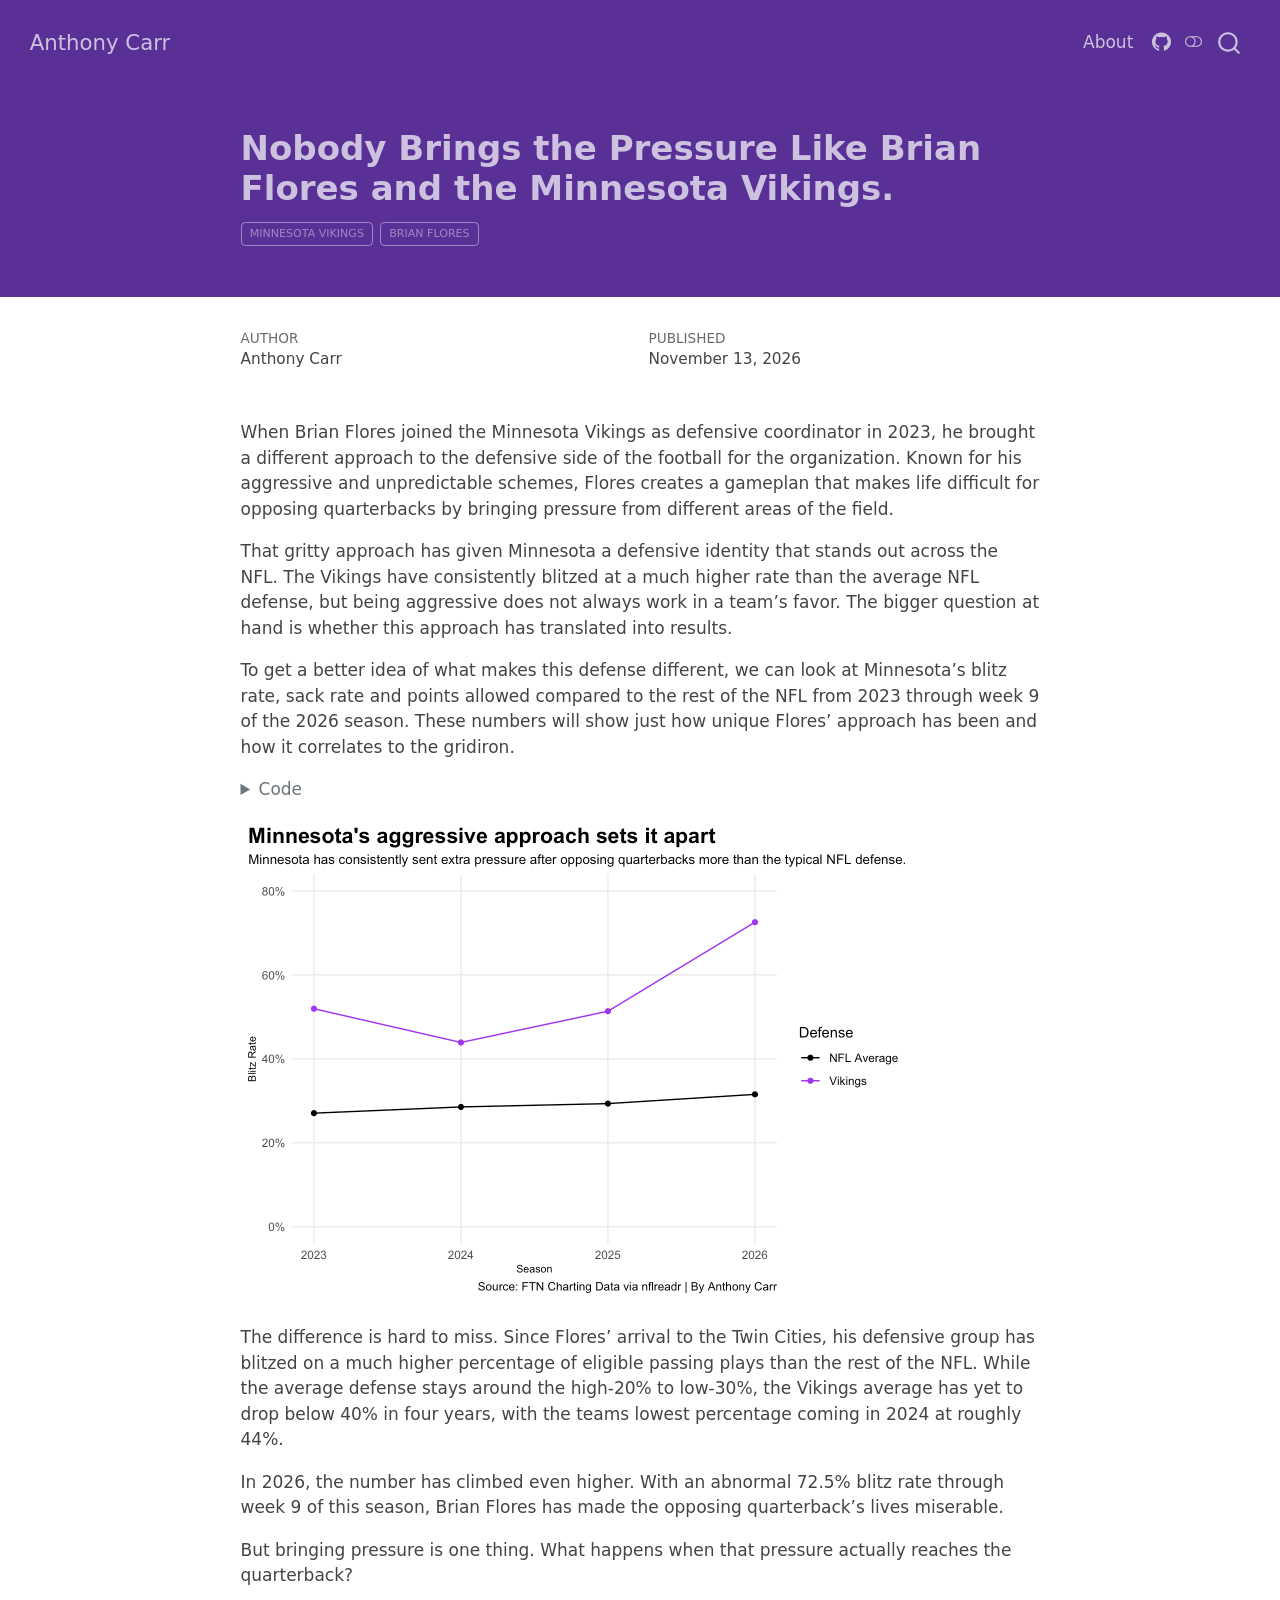
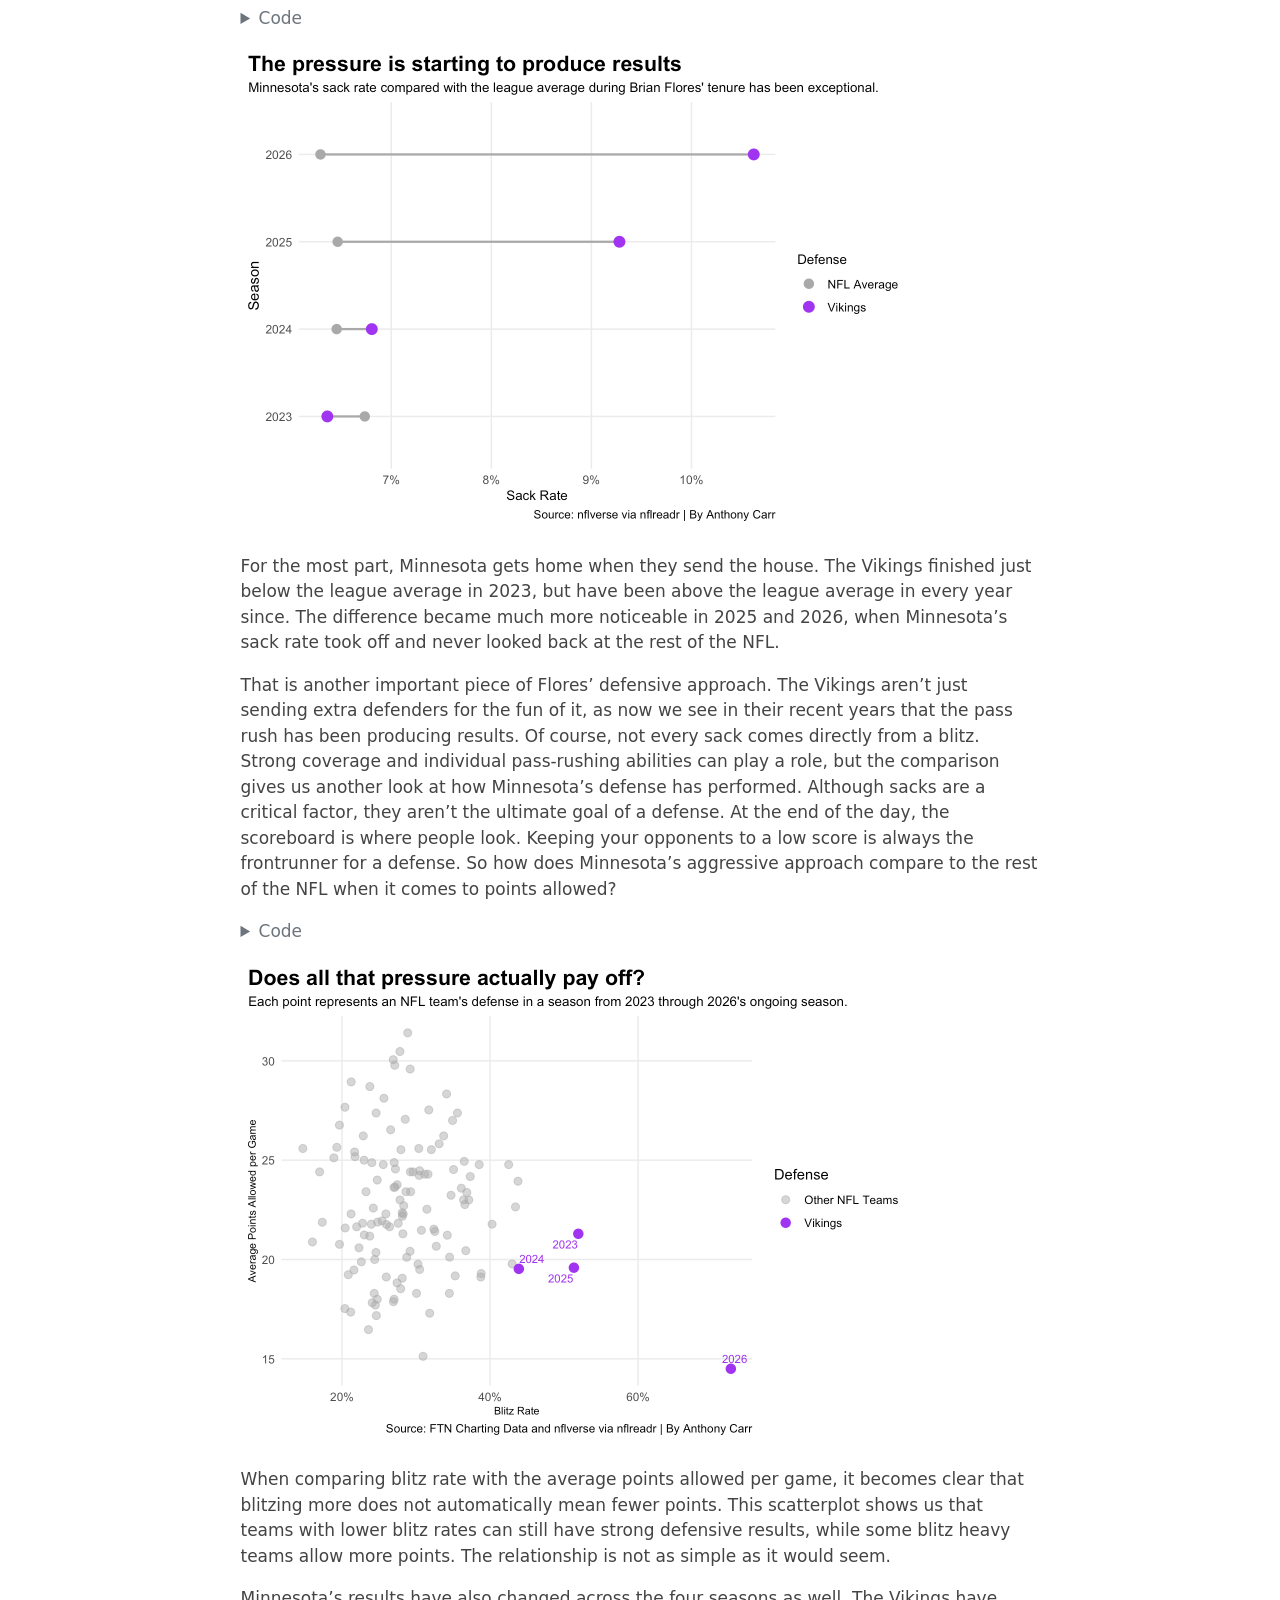
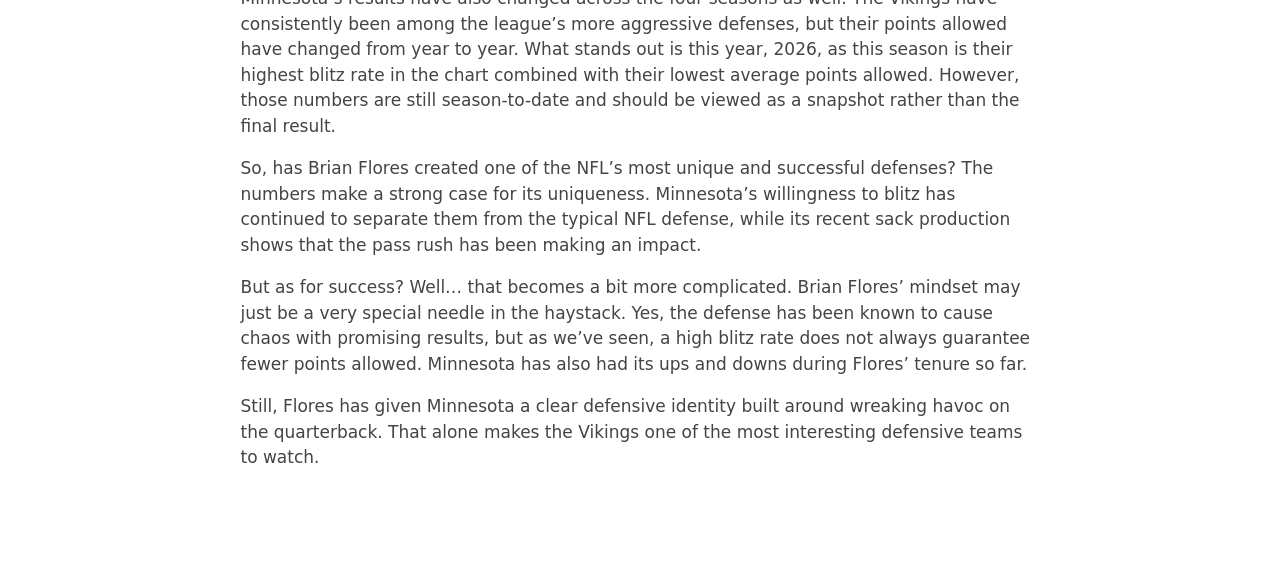
==== commit 3a7d70ca: "a" ====
--- a/posts/minnesota-vikings-football-brianflores-defense-nfl/index.html
+++ b/posts/minnesota-vikings-football-brianflores-defense-nfl/index.html
@@ -665,7 +665,7 @@
 <span id="cb3-80"><a href="#cb3-80" aria-hidden="true" tabindex="-1"></a>    <span class="at">x =</span> <span class="st">"Blitz Rate"</span>,</span>
 <span id="cb3-81"><a href="#cb3-81" aria-hidden="true" tabindex="-1"></a>    <span class="at">y =</span> <span class="st">"Average Points Allowed per Game"</span>,</span>
 <span id="cb3-82"><a href="#cb3-82" aria-hidden="true" tabindex="-1"></a>    <span class="at">title =</span> <span class="st">"Does all that pressure actually pay off?"</span>,</span>
-<span id="cb3-83"><a href="#cb3-83" aria-hidden="true" tabindex="-1"></a>    <span class="at">subtitle =</span> <span class="st">"Each point represents an NFL team's defense in a season from 2023 through 2026's onnoing season."</span>,</span>
+<span id="cb3-83"><a href="#cb3-83" aria-hidden="true" tabindex="-1"></a>    <span class="at">subtitle =</span> <span class="st">"Each point represents an NFL team's defense in a season from 2023 through 2026's ongoing season."</span>,</span>
 <span id="cb3-84"><a href="#cb3-84" aria-hidden="true" tabindex="-1"></a>    <span class="at">caption =</span> <span class="st">"Source: FTN Charting Data and nflverse via nflreadr | By Anthony Carr"</span></span>
 <span id="cb3-85"><a href="#cb3-85" aria-hidden="true" tabindex="-1"></a>  ) <span class="sc">+</span></span>
 <span id="cb3-86"><a href="#cb3-86" aria-hidden="true" tabindex="-1"></a>  <span class="fu">theme_minimal</span>() <span class="sc">+</span></span>
